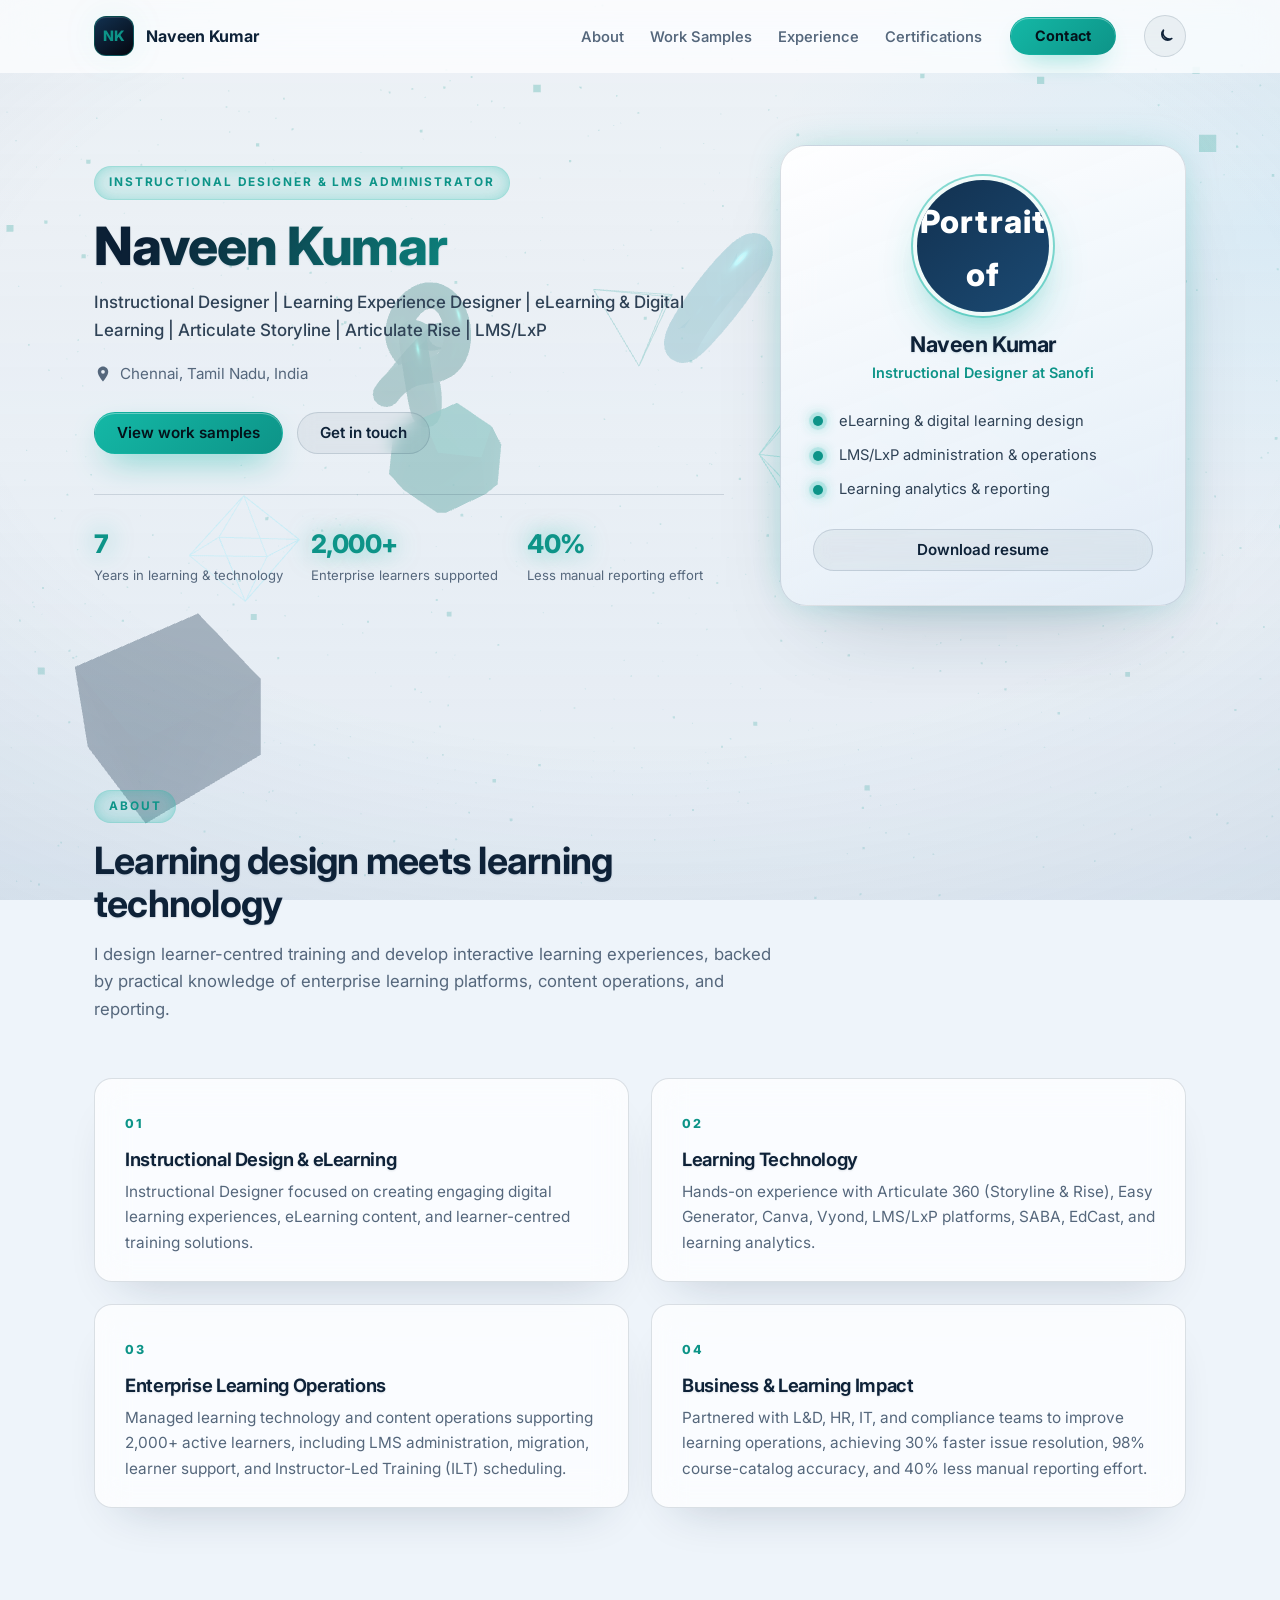
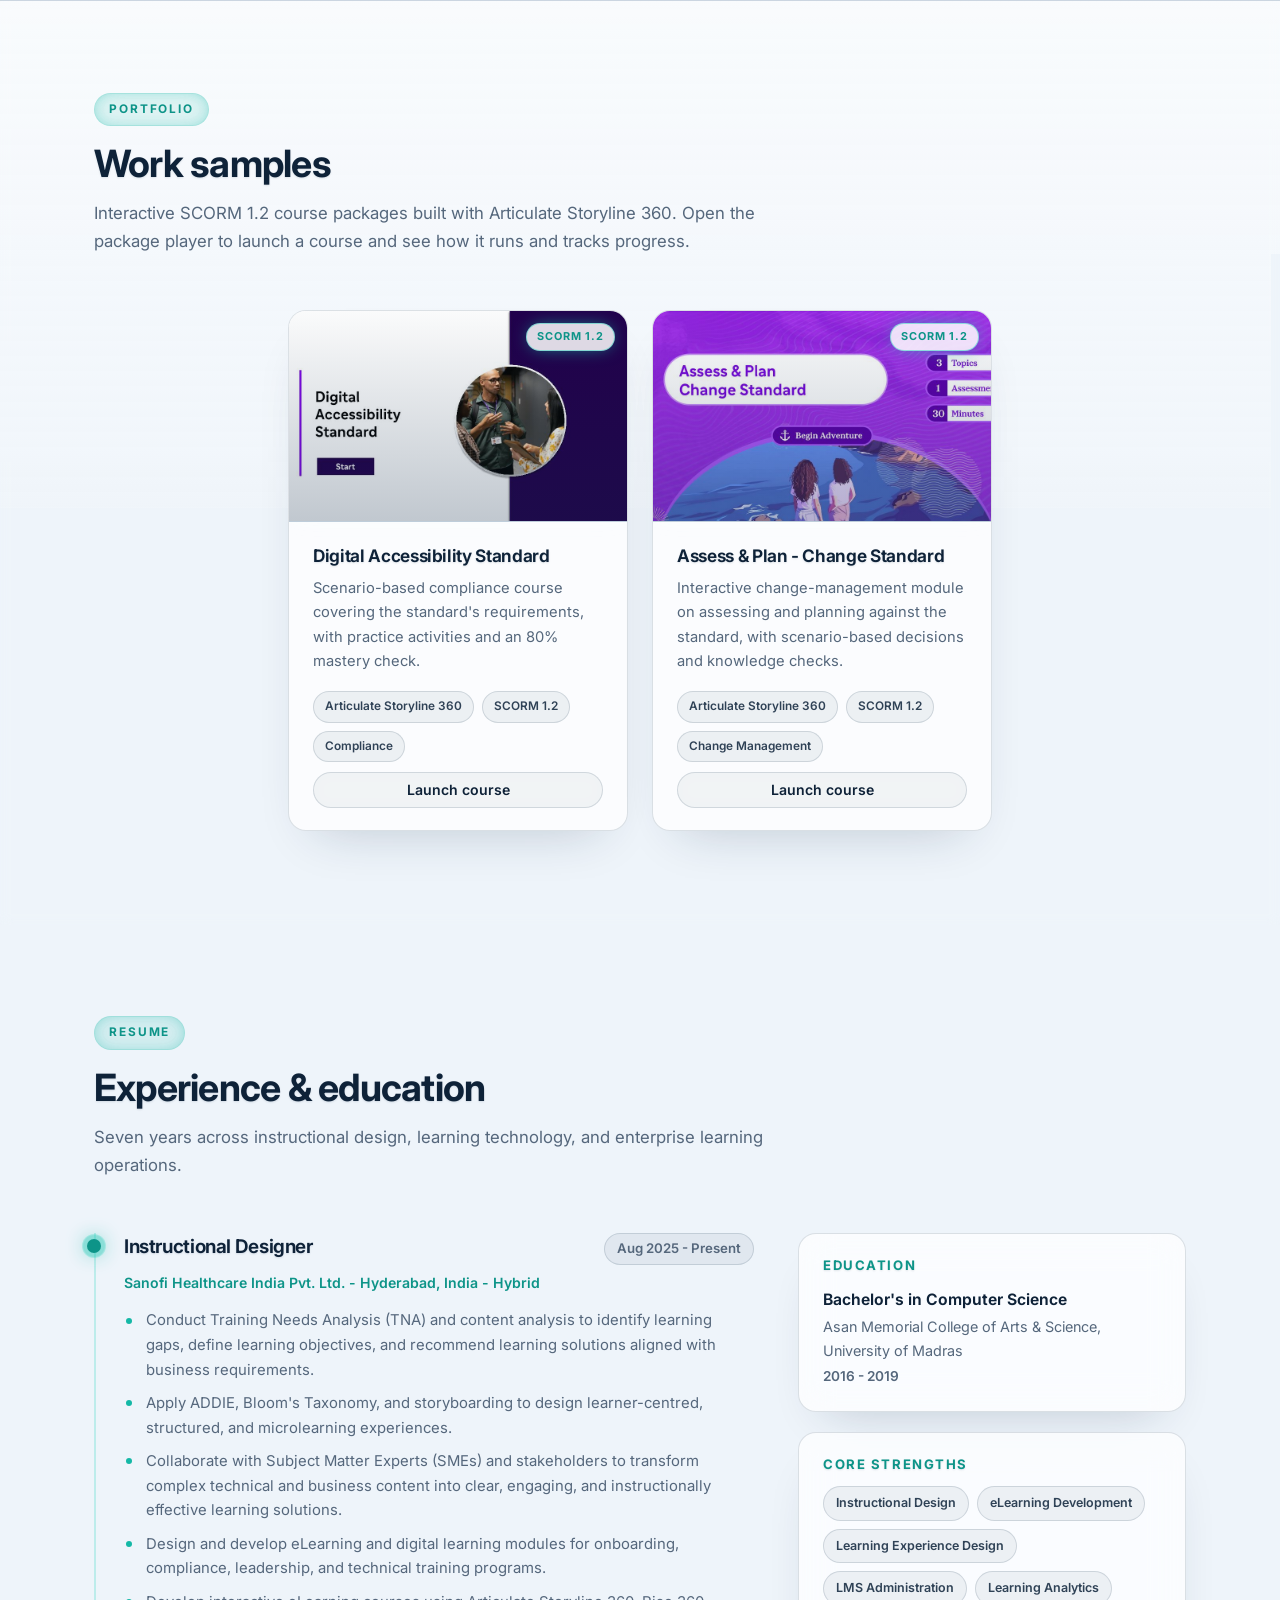
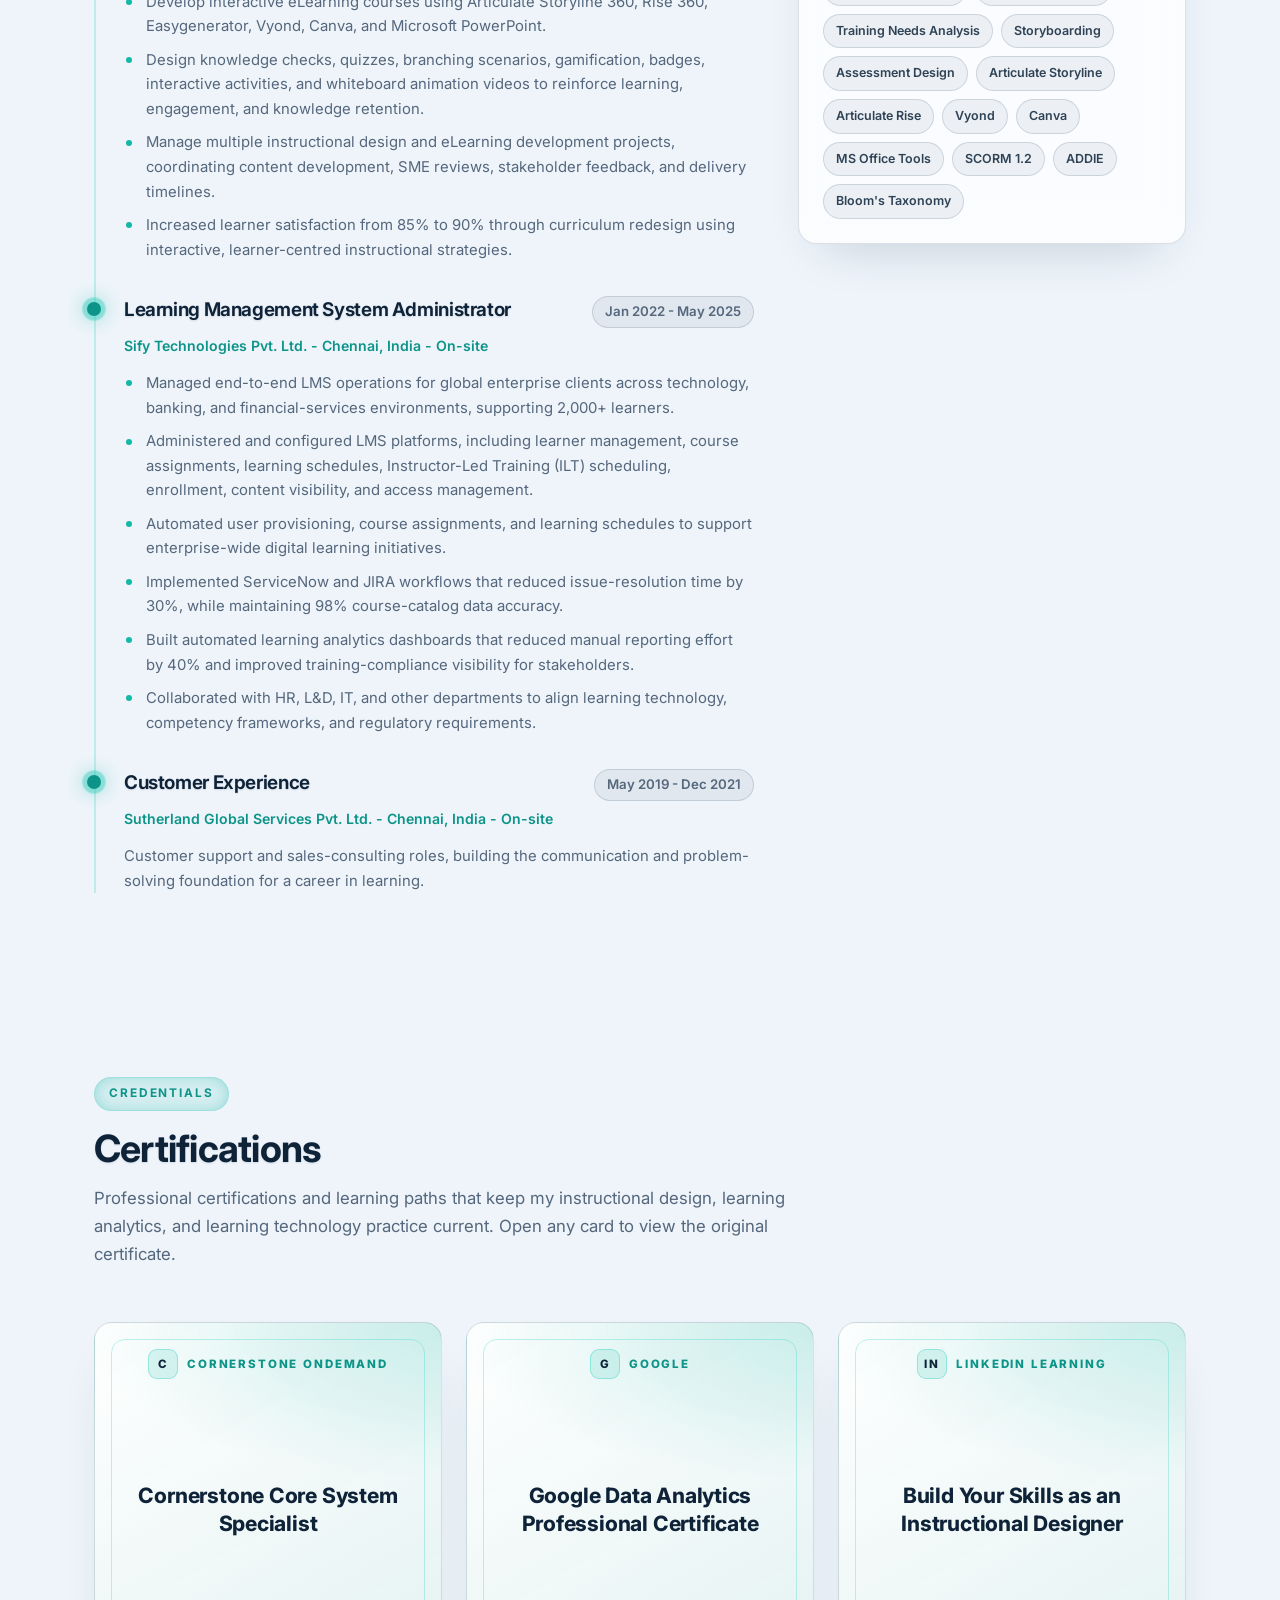
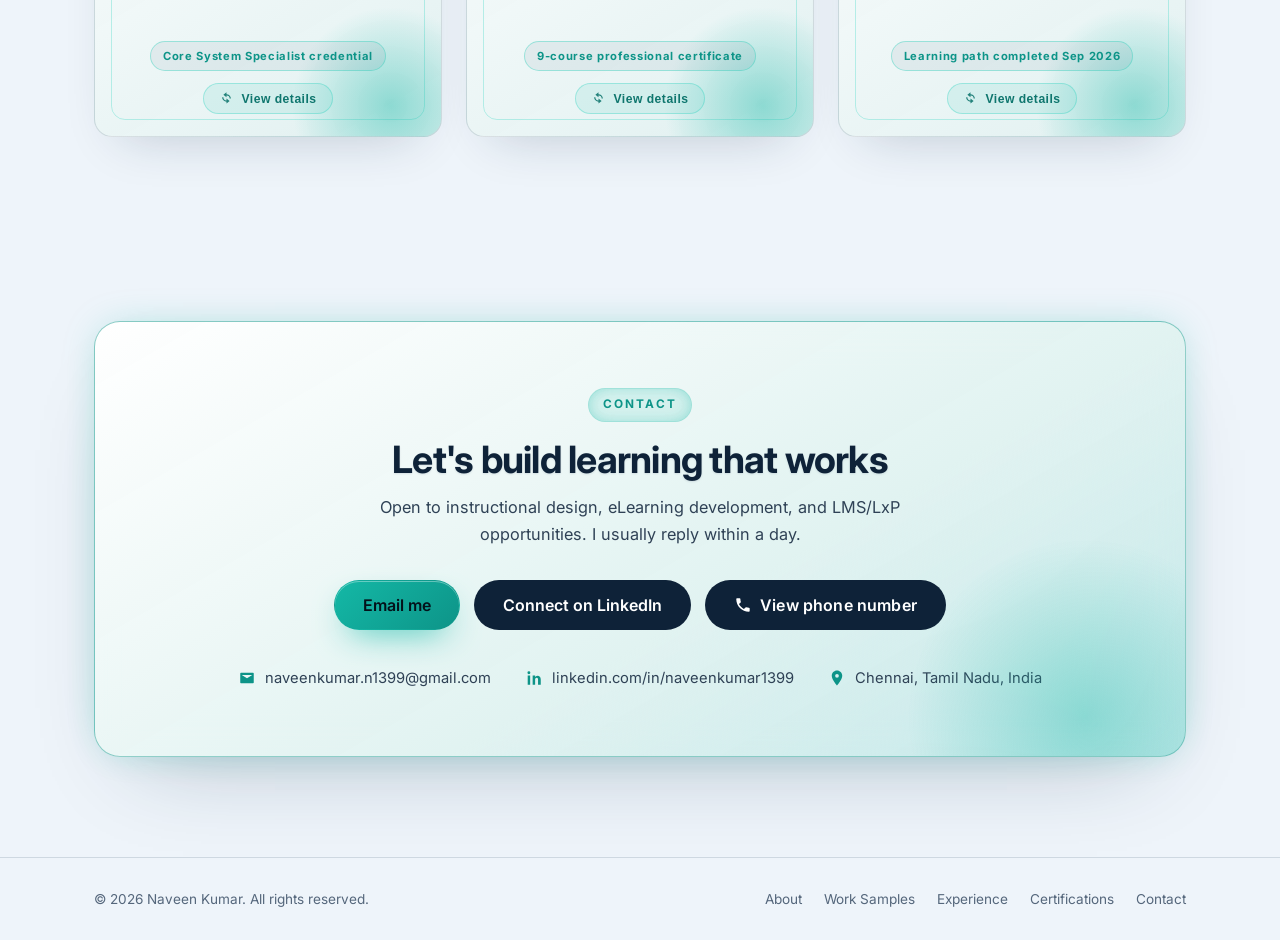
==== index.html @ db0d4ca7 "feat: publish SCORM courses in Work Samples - Replace the three placeholder course cards with the tw" ====
<!DOCTYPE html>
<html lang="en" data-theme="light">
<head>
  <meta charset="UTF-8" />
  <meta name="viewport" content="width=device-width, initial-scale=1.0" />
  <title>Naveen Kumar | Instructional Designer &amp; LMS Administrator</title>
  <meta name="description" content="Naveen Kumar is an Instructional Designer and LMS Administrator with 7 years of experience creating engaging digital learning experiences and running enterprise learning operations." />
  <meta name="author" content="Naveen Kumar" />
  <meta name="theme-color" content="#eef4fa" />

  <meta property="og:type" content="website" />
  <meta property="og:title" content="Naveen Kumar | Instructional Designer &amp; LMS Administrator" />
  <meta property="og:description" content="Instructional Designer and learning technology professional focused on eLearning, digital learning, LMS administration, and learning analytics." />
  <meta name="twitter:card" content="summary_large_image" />
  <meta property="og:image" content="https://naveenkumar1399.github.io/naveen-portfolio/assets/img/naveen-kumar.jpg" />
  <meta property="og:url" content="https://naveenkumar1399.github.io/naveen-portfolio/" />
  <meta name="twitter:image" content="https://naveenkumar1399.github.io/naveen-portfolio/assets/img/naveen-kumar.jpg" />

  <link rel="icon" href="data:image/svg+xml,%3Csvg xmlns='http://www.w3.org/2000/svg' viewBox='0 0 64 64'%3E%3Crect width='64' height='64' rx='14' fill='%230b1f33'/%3E%3Ctext x='50%25' y='54%25' text-anchor='middle' dominant-baseline='middle' font-family='Arial, sans-serif' font-size='30' font-weight='700' fill='%2314b8a6'%3ENK%3C/text%3E%3C/svg%3E" />

  <link rel="preconnect" href="https://fonts.googleapis.com" />
  <link rel="preconnect" href="https://fonts.gstatic.com" crossorigin />
  <link href="https://fonts.googleapis.com/css2?family=Inter:wght@400;500;600;700;800&display=swap" rel="stylesheet" />

  <link rel="stylesheet" href="assets/css/styles.css?v=20261004f" />

  <script>
    (function () {
      try {
        var saved = window.localStorage.getItem("nk-theme");
        var theme = saved === "dark" || saved === "light" ? saved : "light";
        document.documentElement.setAttribute("data-theme", theme);
      } catch (error) {
        document.documentElement.setAttribute("data-theme", "light");
      }
    })();
  </script>
</head>
<body>
  <canvas id="bg-canvas" aria-hidden="true"></canvas>

  <a class="skip-link" href="#home">Skip to content</a>

  <header class="site-header" id="site-header">
    <div class="container header-inner">
      <a class="brand" href="#home" aria-label="Naveen Kumar home">
        <span class="brand-mark">NK</span>
        <span class="brand-text">Naveen Kumar</span>
      </a>

      <button class="nav-toggle" id="nav-toggle" type="button" aria-expanded="false" aria-controls="primary-nav" aria-label="Open navigation menu">
        <span class="nav-toggle-bar"></span>
        <span class="nav-toggle-bar"></span>
        <span class="nav-toggle-bar"></span>
      </button>

      <nav class="primary-nav" id="primary-nav" aria-label="Primary">
        <ul>
          <li><a href="#about">About</a></li>
          <li><a href="#work">Work Samples</a></li>
          <li><a href="#experience">Experience</a></li>
          <li><a href="#certifications">Certifications</a></li>
        </ul>
        <a class="btn btn-primary nav-cta" href="#contact">Contact</a>
        <button class="theme-toggle" id="theme-toggle" type="button" aria-label="Switch to dark theme" aria-pressed="false" title="Toggle light and dark theme">
          <svg class="theme-icon theme-icon-moon" viewBox="0 0 24 24" aria-hidden="true" focusable="false"><path d="M20 14.5A8 8 0 0 1 9.5 4a7 7 0 1 0 10.5 10.5Z" fill="none" stroke="currentColor" stroke-width="2" stroke-linecap="round" stroke-linejoin="round"/></svg>
          <svg class="theme-icon theme-icon-sun" viewBox="0 0 24 24" aria-hidden="true" focusable="false"><circle cx="12" cy="12" r="4.5" fill="none" stroke="currentColor" stroke-width="2"/><path d="M12 2v2M12 20v2M2 12h2M20 12h2M5 5l1.5 1.5M17.5 17.5 19 19M19 5l-1.5 1.5M6.5 17.5 5 19" fill="none" stroke="currentColor" stroke-width="2" stroke-linecap="round"/></svg>
        </button>
      </nav>
    </div>
  </header>

  <main id="main">
    <section class="hero" id="home">
      <div class="container hero-grid">
        <div class="hero-copy">
          <p class="eyebrow">Instructional Designer &amp; LMS Administrator</p>
          <h1>Naveen Kumar</h1>
          <p class="hero-headline">Instructional Designer | Learning Experience Designer | eLearning &amp; Digital Learning | Articulate Storyline | Articulate Rise | LMS/LxP</p>
          <p class="hero-location">
            <svg class="icon" aria-hidden="true" viewBox="0 0 24 24"><path d="M12 2C8.1 2 5 5.1 5 9c0 5.2 7 13 7 13s7-7.8 7-13c0-3.9-3.1-7-7-7Zm0 9.5A2.5 2.5 0 1 1 12 6.5a2.5 2.5 0 0 1 0 5Z"/></svg>
            Chennai, Tamil Nadu, India
          </p>
          <div class="hero-actions">
            <a class="btn btn-primary" href="#work">View work samples</a>
            <a class="btn btn-ghost" href="#contact">Get in touch</a>
          </div>
          <ul class="hero-stats" aria-label="Highlights">
            <li><strong>7</strong><span>Years in learning &amp; technology</span></li>
            <li><strong>2,000+</strong><span>Enterprise learners supported</span></li>
            <li><strong>40%</strong><span>Less manual reporting effort</span></li>
          </ul>
        </div>

        <div class="hero-card" data-reveal data-tilt>
          <div class="avatar">
            <img src="assets/img/naveen-kumar.jpg" alt="Portrait of Naveen Kumar" width="579" height="772" />
          </div>
          <h2>Naveen Kumar</h2>
          <p class="hero-card-role">Instructional Designer at Sanofi</p>
          <ul class="hero-card-list">
            <li>eLearning &amp; digital learning design</li>
            <li>LMS/LxP administration &amp; operations</li>
            <li>Learning analytics &amp; reporting</li>
          </ul>
          <a class="btn btn-outline btn-block" href="assets/files/naveen-kumar-resume.pdf" download>Download resume</a>
        </div>
      </div>
    </section>

    <section class="section" id="about">
      <div class="container">
        <div class="section-head" data-reveal>
          <p class="eyebrow">About</p>
          <h2>Learning design meets learning technology</h2>
          <p class="section-lead">I design learner-centred training and develop interactive learning experiences, backed by practical knowledge of enterprise learning platforms, content operations, and reporting.</p>
        </div>

        <div class="about-grid">
          <article class="about-card" data-reveal data-tilt>
            <span class="about-index">01</span>
            <h3>Instructional Design &amp; eLearning</h3>
            <p>Instructional Designer focused on creating engaging digital learning experiences, eLearning content, and learner-centred training solutions.</p>
          </article>
          <article class="about-card" data-reveal data-tilt>
            <span class="about-index">02</span>
            <h3>Learning Technology</h3>
            <p>Hands-on experience with Articulate 360 (Storyline &amp; Rise), Easy Generator, Canva, Vyond, LMS/LxP platforms, SABA, EdCast, and learning analytics.</p>
          </article>
          <article class="about-card" data-reveal data-tilt>
            <span class="about-index">03</span>
            <h3>Enterprise Learning Operations</h3>
            <p>Managed learning technology and content operations supporting 2,000+ active learners, including LMS administration, migration, learner support, and Instructor-Led Training (ILT) scheduling.</p>
          </article>
          <article class="about-card" data-reveal data-tilt>
            <span class="about-index">04</span>
            <h3>Business &amp; Learning Impact</h3>
            <p>Partnered with L&amp;D, HR, IT, and compliance teams to improve learning operations, achieving 30% faster issue resolution, 98% course-catalog accuracy, and 40% less manual reporting effort.</p>
          </article>
        </div>
      </div>
    </section>

    <section class="section section-alt" id="work">
      <div class="container">
        <div class="section-head" data-reveal>
          <p class="eyebrow">Portfolio</p>
          <h2>Work samples</h2>
          <p class="section-lead">Interactive SCORM 1.2 course packages built with Articulate Storyline 360. Open the package player to launch a course and see how it runs and tracks progress.</p>
        </div>

        <div class="work-grid">
          <article class="work-card" data-reveal data-tilt>
            <div class="work-thumb">
              <img src="assets/scorm/digital-accessibility-standard/story_content/thumbnail.jpg" alt="Preview for the Digital Accessibility Standard course" loading="lazy" />
              <span class="work-badge">SCORM 1.2</span>
            </div>
            <div class="work-body">
              <h3>Digital Accessibility Standard</h3>
              <p>Scenario-based compliance course covering the standard's requirements, with practice activities and an 80% mastery check.</p>
              <ul class="tag-list">
                <li>Articulate Storyline 360</li>
                <li>SCORM 1.2</li>
                <li>Compliance</li>
              </ul>
              <a class="btn btn-outline btn-sm" href="player.html?course=digital-accessibility-standard">Launch course</a>
            </div>
          </article>

          <article class="work-card" data-reveal data-tilt>
            <div class="work-thumb">
              <img src="assets/scorm/assess-plan-change-standard/story_content/thumbnail.jpg" alt="Preview for the Assess &amp; Plan - Change Standard course" loading="lazy" />
              <span class="work-badge">SCORM 1.2</span>
            </div>
            <div class="work-body">
              <h3>Assess &amp; Plan - Change Standard</h3>
              <p>Interactive change-management module on assessing and planning against the standard, with scenario-based decisions and knowledge checks.</p>
              <ul class="tag-list">
                <li>Articulate Storyline 360</li>
                <li>SCORM 1.2</li>
                <li>Change Management</li>
              </ul>
              <a class="btn btn-outline btn-sm" href="player.html?course=assess-plan-change-standard">Launch course</a>
            </div>
          </article>
        </div>
      </div>
    </section>

    <section class="section" id="experience">
      <div class="container">
        <div class="section-head" data-reveal>
          <p class="eyebrow">Resume</p>
          <h2>Experience &amp; education</h2>
          <p class="section-lead">Seven years across instructional design, learning technology, and enterprise learning operations.</p>
        </div>

        <div class="resume-layout">
          <div class="timeline">
            <article class="timeline-item" data-reveal>
              <div class="timeline-head">
                <h3>Instructional Designer</h3>
                <span class="timeline-date">Aug 2025 - Present</span>
              </div>
              <p class="timeline-meta">Sanofi Healthcare India Pvt. Ltd. - Hyderabad, India - Hybrid</p>
              <ul class="timeline-list">
                <li>Conduct Training Needs Analysis (TNA) and content analysis to identify learning gaps, define learning objectives, and recommend learning solutions aligned with business requirements.</li>
                <li>Apply ADDIE, Bloom's Taxonomy, and storyboarding to design learner-centred, structured, and microlearning experiences.</li>
                <li>Collaborate with Subject Matter Experts (SMEs) and stakeholders to transform complex technical and business content into clear, engaging, and instructionally effective learning solutions.</li>
                <li>Design and develop eLearning and digital learning modules for onboarding, compliance, leadership, and technical training programs.</li>
                <li>Develop interactive eLearning courses using Articulate Storyline 360, Rise 360, Easygenerator, Vyond, Canva, and Microsoft PowerPoint.</li>
                <li>Design knowledge checks, quizzes, branching scenarios, gamification, badges, interactive activities, and whiteboard animation videos to reinforce learning, engagement, and knowledge retention.</li>
                <li>Manage multiple instructional design and eLearning development projects, coordinating content development, SME reviews, stakeholder feedback, and delivery timelines.</li>
                <li>Increased learner satisfaction from 85% to 90% through curriculum redesign using interactive, learner-centred instructional strategies.</li>
              </ul>
            </article>

            <article class="timeline-item" data-reveal>
              <div class="timeline-head">
                <h3>Learning Management System Administrator</h3>
                <span class="timeline-date">Jan 2022 - May 2025</span>
              </div>
              <p class="timeline-meta">Sify Technologies Pvt. Ltd. - Chennai, India - On-site</p>
              <ul class="timeline-list">
                <li>Managed end-to-end LMS operations for global enterprise clients across technology, banking, and financial-services environments, supporting 2,000+ learners.</li>
                <li>Administered and configured LMS platforms, including learner management, course assignments, learning schedules, Instructor-Led Training (ILT) scheduling, enrollment, content visibility, and access management.</li>
                <li>Automated user provisioning, course assignments, and learning schedules to support enterprise-wide digital learning initiatives.</li>
                <li>Implemented ServiceNow and JIRA workflows that reduced issue-resolution time by 30%, while maintaining 98% course-catalog data accuracy.</li>
                <li>Built automated learning analytics dashboards that reduced manual reporting effort by 40% and improved training-compliance visibility for stakeholders.</li>
                <li>Collaborated with HR, L&amp;D, IT, and other departments to align learning technology, competency frameworks, and regulatory requirements.</li>
              </ul>
            </article>

            <article class="timeline-item" data-reveal>
              <div class="timeline-head">
                <h3>Customer Experience</h3>
                <span class="timeline-date">May 2019 - Dec 2021</span>
              </div>
              <p class="timeline-meta">Sutherland Global Services Pvt. Ltd. - Chennai, India - On-site</p>
              <p class="timeline-note">Customer support and sales-consulting roles, building the communication and problem-solving foundation for a career in learning.</p>
            </article>
          </div>

          <aside class="resume-side">
            <div class="side-card" data-reveal data-tilt>
              <h3>Education</h3>
              <p class="side-title">Bachelor's in Computer Science</p>
              <p class="side-meta">Asan Memorial College of Arts &amp; Science, University of Madras</p>
              <p class="side-date">2016 - 2019</p>
            </div>
            <div class="side-card" data-reveal data-tilt>
              <h3>Core strengths</h3>
              <ul class="chip-list">
                <li>Instructional Design</li>
                <li>eLearning Development</li>
                <li>Learning Experience Design</li>
                <li>LMS Administration</li>
                <li>Learning Analytics</li>
                <li>Training Needs Analysis</li>
                <li>Storyboarding</li>
                <li>Assessment Design</li>
                <li>Articulate Storyline</li>
                <li>Articulate Rise</li>
                <li>Vyond</li>
                <li>Canva</li>
                <li>MS Office Tools</li>
                <li>SCORM 1.2</li>
                <li>ADDIE</li>
                <li>Bloom's Taxonomy</li>
              </ul>
            </div>
          </aside>
        </div>
      </div>
    </section>

    <section class="section section-certs" id="certifications">
      <div class="container">
        <div class="section-head" data-reveal>
          <p class="eyebrow">Credentials</p>
          <h2>Certifications</h2>
          <p class="section-lead">Professional certifications and learning paths that keep my instructional design, learning analytics, and learning technology practice current. Open any card to view the original certificate.</p>
        </div>

        <div class="cert-grid">
          <article class="cert-card" data-reveal>
            <div class="cert-flip">
              <div class="cert-face cert-front">
                <span class="cert-issuer">
                  <span class="cert-issuer-mark">C</span>
                  Cornerstone OnDemand
                </span>
                <p class="cert-seal">Cornerstone Core System Specialist</p>
                <div class="cert-front-foot">
                  <span class="cert-ribbon">Core System Specialist credential</span>
                  <button class="cert-flip-toggle" type="button" data-cert-flip>
                    <svg class="icon" aria-hidden="true" viewBox="0 0 24 24"><path d="M12 5V2L7 6l5 4V7a5 5 0 0 1 5 5h2a7 7 0 0 0-7-7Zm-5 5H5a7 7 0 0 0 7 7v3l5-4-5-4v3a5 5 0 0 1-5-5Z"/></svg>
                    View details
                  </button>
                </div>
              </div>
              <div class="cert-face cert-back">
                <h3>Cornerstone Core System Specialist</h3>
                <p class="cert-meta">Cornerstone OnDemand &middot; Issued Oct 2026</p>
                <p class="cert-cred"><strong>Credential ID:</strong> 3afedf22-fa6c-4b36-a67e-3aca06ec3f6c</p>
                <ul class="cert-skills">
                  <li>System Administration</li>
                  <li>Users, Groups &amp; Security Roles</li>
                  <li>System Configuration</li>
                  <li>Custom Pages &amp; Emails</li>
                  <li>Reporting</li>
                </ul>
                <div class="cert-actions">
                  <button class="btn btn-primary btn-sm" type="button" data-cert-open="assets/files/certificates/cornerstone-core-system-specialist.pdf" data-cert-title="Cornerstone Core System Specialist">View certificate</button>
                  <button class="cert-flip-back" type="button" data-cert-flip>
                    <svg class="icon" aria-hidden="true" viewBox="0 0 24 24"><path d="M15 18l-6-6 6-6"/></svg>
                    Back
                  </button>
                </div>
              </div>
            </div>
          </article>

          <article class="cert-card" data-reveal>
            <div class="cert-flip">
              <div class="cert-face cert-front">
                <span class="cert-issuer">
                  <span class="cert-issuer-mark">G</span>
                  Google
                </span>
                <p class="cert-seal">Google Data Analytics Professional Certificate</p>
                <div class="cert-front-foot">
                  <span class="cert-ribbon">9-course professional certificate</span>
                  <button class="cert-flip-toggle" type="button" data-cert-flip>
                    <svg class="icon" aria-hidden="true" viewBox="0 0 24 24"><path d="M12 5V2L7 6l5 4V7a5 5 0 0 1 5 5h2a7 7 0 0 0-7-7Zm-5 5H5a7 7 0 0 0 7 7v3l5-4-5-4v3a5 5 0 0 1-5-5Z"/></svg>
                    View details
                  </button>
                </div>
              </div>
              <div class="cert-face cert-back">
                <h3>Google Data Analytics Professional Certificate</h3>
                <p class="cert-meta">Google via Coursera &middot; Issued Jul 2025</p>
                <p class="cert-cred"><strong>Credential:</strong> coursera.org/verify/professional-cert/PO6W2OP6JRH4</p>
                <ul class="cert-skills">
                  <li>Data Analysis</li>
                  <li>SQL</li>
                  <li>Tableau</li>
                  <li>R Programming</li>
                  <li>Data Visualization</li>
                </ul>
                <div class="cert-actions">
                  <button class="btn btn-primary btn-sm" type="button" data-cert-open="assets/files/certificates/google-data-analytics-professional-certificate.pdf" data-cert-title="Google Data Analytics Professional Certificate">View certificate</button>
                  <a class="btn btn-outline btn-sm" href="https://coursera.org/verify/professional-cert/PO6W2OP6JRH4" target="_blank" rel="noopener noreferrer">Verify credential</a>
                  <button class="cert-flip-back" type="button" data-cert-flip>
                    <svg class="icon" aria-hidden="true" viewBox="0 0 24 24"><path d="M15 18l-6-6 6-6"/></svg>
                    Back
                  </button>
                </div>
              </div>
            </div>
          </article>

          <article class="cert-card" data-reveal>
            <div class="cert-flip">
              <div class="cert-face cert-front">
                <span class="cert-issuer">
                  <span class="cert-issuer-mark">in</span>
                  LinkedIn Learning
                </span>
                <p class="cert-seal">Build Your Skills as an Instructional Designer</p>
                <div class="cert-front-foot">
                  <span class="cert-ribbon">Learning path completed Sep 2026</span>
                  <button class="cert-flip-toggle" type="button" data-cert-flip>
                    <svg class="icon" aria-hidden="true" viewBox="0 0 24 24"><path d="M12 5V2L7 6l5 4V7a5 5 0 0 1 5 5h2a7 7 0 0 0-7-7Zm-5 5H5a7 7 0 0 0 7 7v3l5-4-5-4v3a5 5 0 0 1-5-5Z"/></svg>
                    View details
                  </button>
                </div>
              </div>
              <div class="cert-face cert-back">
                <h3>Build Your Skills as an Instructional Designer</h3>
                <p class="cert-meta">LinkedIn Learning &middot; Completed Sep 19, 2026 &middot; 6h 35m</p>
                <p class="cert-cred"><strong>Certificate ID:</strong> 92671c406e8a9181b6e2be0c33030f8ade44d1dbb69646f8abb63472164da065</p>
                <ul class="cert-skills">
                  <li>Instructional Design</li>
                  <li>Training and Development</li>
                  <li>Learning Analytics</li>
                </ul>
                <div class="cert-actions">
                  <button class="btn btn-primary btn-sm" type="button" data-cert-open="assets/files/certificates/linkedin-instructional-designer-learning-path.pdf" data-cert-title="Build Your Skills as an Instructional Designer">View certificate</button>
                  <button class="cert-flip-back" type="button" data-cert-flip>
                    <svg class="icon" aria-hidden="true" viewBox="0 0 24 24"><path d="M15 18l-6-6 6-6"/></svg>
                    Back
                  </button>
                </div>
              </div>
            </div>
          </article>
        </div>
      </div>
    </section>

    <section class="section section-contact" id="contact">
      <div class="container">
        <div class="contact-card" data-reveal>
          <p class="eyebrow eyebrow-light">Contact</p>
          <h2>Let's build learning that works</h2>
          <p class="contact-lead">Open to instructional design, eLearning development, and LMS/LxP opportunities. I usually reply within a day.</p>

          <div class="contact-actions">
            <a class="btn btn-primary btn-lg" href="mailto:naveenkumar.n1399@gmail.com">Email me</a>
            <a class="btn btn-light btn-lg" href="https://www.linkedin.com/in/naveenkumar1399/" target="_blank" rel="noopener noreferrer">Connect on LinkedIn</a>
            <button class="btn btn-light btn-lg contact-phone-toggle" type="button" id="view-phone" data-phone="+91 729-969-7333" aria-pressed="false" aria-label="View phone number">
              <svg class="icon" aria-hidden="true" viewBox="0 0 24 24"><path d="M6.6 10.8c1.4 2.8 3.8 5.2 6.6 6.6l2.2-2.2c.3-.3.7-.4 1-.2 1.1.4 2.3.6 3.5.6.6 0 1 .4 1 1V20c0 .6-.4 1-1 1C10.6 21 3 13.4 3 4c0-.6.4-1 1-1h3.5c.6 0 1 .4 1 1 0 1.2.2 2.4.6 3.5.1.4 0 .8-.2 1L6.6 10.8Z"/></svg>
              <span id="phone-text">View phone number</span>
            </button>
          </div>

          <ul class="contact-list">
            <li>
              <svg class="icon" aria-hidden="true" viewBox="0 0 24 24"><path d="M4 5h16a1 1 0 0 1 1 1v12a1 1 0 0 1-1 1H4a1 1 0 0 1-1-1V6a1 1 0 0 1 1-1Zm8 7.2 7-4.2H5l7 4.2Z"/></svg>
              <a href="mailto:naveenkumar.n1399@gmail.com">naveenkumar.n1399@gmail.com</a>
            </li>
            <li>
              <svg class="icon" aria-hidden="true" viewBox="0 0 24 24"><path d="M6.9 8.5H3.6V21h3.3V8.5ZM5.2 3a1.9 1.9 0 1 0 0 3.9 1.9 1.9 0 0 0 0-3.9ZM21 13.9c0-3.4-1.8-5-4.2-5-1.9 0-2.8 1-3.3 1.8V8.5H10.2V21h3.3v-6.6c0-1.5.3-2.9 2.1-2.9 1.8 0 1.8 1.7 1.8 3V21H21v-7.1Z"/></svg>
              <a href="https://www.linkedin.com/in/naveenkumar1399/" target="_blank" rel="noopener noreferrer">linkedin.com/in/naveenkumar1399</a>
            </li>
            <li>
              <svg class="icon" aria-hidden="true" viewBox="0 0 24 24"><path d="M12 2C8.1 2 5 5.1 5 9c0 5.2 7 13 7 13s7-7.8 7-13c0-3.9-3.1-7-7-7Zm0 9.5A2.5 2.5 0 1 1 12 6.5a2.5 2.5 0 0 1 0 5Z"/></svg>
              <span>Chennai, Tamil Nadu, India</span>
            </li>
          </ul>
        </div>
      </div>
    </section>
  </main>

  <footer class="site-footer">
    <div class="container footer-inner">
      <p>&copy; <span id="year">2026</span> Naveen Kumar. All rights reserved.</p>
      <nav class="footer-nav" aria-label="Footer">
        <a href="#about">About</a>
        <a href="#work">Work Samples</a>
        <a href="#experience">Experience</a>
        <a href="#certifications">Certifications</a>
        <a href="#contact">Contact</a>
      </nav>
    </div>
  </footer>

  <div class="cert-modal" id="cert-modal" role="dialog" aria-modal="true" aria-labelledby="cert-modal-title" aria-hidden="true">
    <div class="cert-modal-panel">
      <div class="cert-modal-head">
        <h3 id="cert-modal-title">Certificate</h3>
        <div class="cert-modal-actions">
          <button class="btn btn-outline btn-sm" id="cert-modal-download" type="button" disabled aria-disabled="true" title="Downloading certificates is disabled">Download</button>
          <button class="cert-modal-close" type="button" data-cert-close aria-label="Close certificate viewer">&times;</button>
        </div>
      </div>
      <div class="cert-modal-body">
        <iframe id="cert-frame" title="Certificate preview" src="about:blank" loading="lazy"></iframe>
      </div>
    </div>
  </div>

  <script src="assets/vendor/three.min.js?v=20261004"></script>
  <script src="assets/js/three-bg.js?v=20261004" defer></script>
  <script src="assets/js/main.js?v=20261004e" defer></script>
</body>
</html>
---- assets/css/styles.css ----
:root {
  color-scheme: light;

  --navy-900: #04070f;
  --navy-800: #0b1f33;
  --navy-700: #123150;
  --navy-600: #1b4a73;
  --teal-600: #0d9488;
  --teal-500: #14b8a6;
  --teal-400: #0d9488;
  --teal-100: rgba(20, 184, 166, 0.14);
  --ice-400: #38bdf8;
  --ink: #0e2238;
  --muted: #55677c;
  --muted-strong: #2f4256;

  --surface: rgba(255, 255, 255, 0.74);
  --surface-2: rgba(255, 255, 255, 0.9);
  --surface-solid: #ffffff;

  --border: rgba(15, 42, 70, 0.14);
  --border-strong: rgba(13, 148, 136, 0.45);
  --bg: #eef4fa;

  --page-bg:
    radial-gradient(1100px 620px at 8% -8%, rgba(13, 148, 136, 0.16), transparent 62%),
    radial-gradient(900px 560px at 100% 4%, rgba(56, 189, 248, 0.14), transparent 60%),
    radial-gradient(900px 700px at 50% 120%, rgba(148, 197, 235, 0.38), transparent 65%),
    var(--bg);
  --overlay:
    radial-gradient(1200px 700px at 50% 40%, transparent 55%, rgba(120, 152, 184, 0.18) 100%),
    linear-gradient(180deg, rgba(255, 255, 255, 0.25), rgba(226, 236, 246, 0.4));

  --header-bg: rgba(255, 255, 255, 0.72);
  --header-bg-scrolled: rgba(255, 255, 255, 0.88);
  --header-shadow: 0 16px 44px -30px rgba(15, 42, 70, 0.45);
  --mobile-nav-bg: rgba(255, 255, 255, 0.97);
  --footer-bg: rgba(238, 244, 250, 0.92);

  --glass-soft: rgba(15, 42, 70, 0.05);
  --glass-soft-hover: rgba(20, 184, 166, 0.14);
  --chip-bg: rgba(15, 42, 70, 0.06);
  --chip-bg-hover: rgba(15, 42, 70, 0.12);

  --btn-light-bg: #0e2238;
  --btn-light-color: #ffffff;
  --btn-light-bg-hover: #123150;

  --heading-shadow: 0 1px 2px rgba(15, 42, 70, 0.12);
  --hero-title-grad: linear-gradient(120deg, #0b1f33 10%, #0d9488 60%, #0369a1 100%);
  --avatar-ring: rgba(255, 255, 255, 0.9);

  --hero-card-bg: linear-gradient(160deg, rgba(255, 255, 255, 0.94), rgba(226, 236, 246, 0.88));
  --section-alt-bg: linear-gradient(180deg, rgba(255, 255, 255, 0.62), rgba(226, 236, 246, 0.38));
  --thumb-bg: #dbe7f2;
  --thumb-overlay: linear-gradient(180deg, rgba(15, 42, 70, 0.02), rgba(15, 42, 70, 0.26));
  --badge-bg: rgba(255, 255, 255, 0.85);

  --contact-card-bg: linear-gradient(150deg, rgba(255, 255, 255, 0.96), rgba(224, 242, 240, 0.94) 60%, rgba(20, 184, 166, 0.2));
  --contact-text: #2f4256;
  --contact-strong: #0e2238;

  --cert-front-bg:
    radial-gradient(600px 260px at 100% 0%, rgba(20, 184, 166, 0.2), transparent 60%),
    linear-gradient(150deg, rgba(255, 255, 255, 0.98), rgba(224, 240, 240, 0.96));
  --cert-back-bg: linear-gradient(160deg, rgba(255, 255, 255, 0.98), rgba(226, 236, 246, 0.97));
  --cert-seal: #0e2238;
  --cert-issuer-mark-color: #0e2238;
  --cert-ribbon-bg: rgba(15, 42, 70, 0.06);
  --cert-toggle: #0f766e;
  --cert-toggle-hover: #0b1f33;

  --modal-overlay: rgba(206, 220, 234, 0.8);
  --modal-head-bg: rgba(255, 255, 255, 0.9);
  --modal-body-bg: #f2f6fb;

  --shadow-sm: 0 1px 2px rgba(15, 42, 70, 0.08);
  --shadow-md: 0 24px 50px -28px rgba(15, 42, 70, 0.24);
  --shadow-lg: 0 40px 90px -44px rgba(15, 42, 70, 0.3);
  --glow-teal: 0 0 40px -12px rgba(20, 184, 166, 0.4);
  --radius-sm: 10px;
  --radius: 18px;
  --radius-lg: 26px;
  --max-width: 1140px;
  --header-height: 72px;
  --font: "Inter", -apple-system, BlinkMacSystemFont, "Segoe UI", Roboto, Helvetica, Arial, sans-serif;
}

[data-theme="dark"] {
  color-scheme: dark;

  --teal-400: #2dd4bf;
  --ink: #eaf2fb;
  --muted: #9fb3c8;
  --muted-strong: #c3d3e2;

  --surface: rgba(13, 29, 48, 0.58);
  --surface-2: rgba(16, 36, 58, 0.78);
  --surface-solid: #0b1c2f;

  --border: rgba(125, 211, 252, 0.16);
  --border-strong: rgba(45, 212, 191, 0.42);
  --bg: #04070f;

  --page-bg:
    radial-gradient(1100px 620px at 8% -8%, rgba(13, 148, 136, 0.22), transparent 62%),
    radial-gradient(900px 560px at 100% 4%, rgba(56, 189, 248, 0.16), transparent 60%),
    radial-gradient(900px 700px at 50% 120%, rgba(23, 57, 92, 0.4), transparent 65%),
    var(--bg);
  --overlay:
    radial-gradient(1200px 700px at 50% 40%, transparent 55%, rgba(2, 6, 14, 0.72) 100%),
    linear-gradient(180deg, rgba(4, 7, 15, 0.35), rgba(4, 7, 15, 0.55));

  --header-bg: rgba(6, 14, 26, 0.62);
  --header-bg-scrolled: rgba(5, 11, 20, 0.78);
  --header-shadow: 0 16px 44px -30px rgba(0, 0, 0, 0.95);
  --mobile-nav-bg: rgba(5, 11, 20, 0.96);
  --footer-bg: rgba(4, 9, 17, 0.85);

  --glass-soft: rgba(226, 232, 240, 0.06);
  --glass-soft-hover: rgba(20, 184, 166, 0.16);
  --chip-bg: rgba(148, 163, 184, 0.1);
  --chip-bg-hover: rgba(148, 163, 184, 0.16);

  --btn-light-bg: rgba(255, 255, 255, 0.92);
  --btn-light-color: #04070f;
  --btn-light-bg-hover: #ffffff;

  --heading-shadow: 0 2px 30px rgba(4, 7, 15, 0.6);
  --hero-title-grad: linear-gradient(120deg, #ffffff 20%, #99f6e4 60%, #7dd3fc 100%);
  --avatar-ring: rgba(4, 7, 15, 0.9);

  --hero-card-bg: linear-gradient(160deg, rgba(16, 36, 58, 0.9), rgba(7, 18, 32, 0.82));
  --section-alt-bg: linear-gradient(180deg, rgba(9, 22, 38, 0.55), rgba(6, 14, 26, 0.35));
  --thumb-bg: #0e2238;
  --thumb-overlay: linear-gradient(180deg, rgba(4, 7, 15, 0.05), rgba(4, 7, 15, 0.55));
  --badge-bg: rgba(4, 7, 15, 0.75);

  --contact-card-bg: linear-gradient(150deg, rgba(11, 31, 51, 0.94), rgba(18, 49, 80, 0.9) 60%, rgba(13, 148, 136, 0.28));
  --contact-text: #cbd5e1;
  --contact-strong: #ffffff;

  --cert-front-bg:
    radial-gradient(600px 260px at 100% 0%, rgba(20, 184, 166, 0.24), transparent 60%),
    linear-gradient(150deg, rgba(18, 49, 80, 0.96), rgba(6, 14, 26, 0.96));
  --cert-back-bg: linear-gradient(160deg, rgba(13, 29, 48, 0.97), rgba(6, 14, 26, 0.97));
  --cert-seal: #f8fafc;
  --cert-issuer-mark-color: #ffffff;
  --cert-ribbon-bg: rgba(4, 7, 15, 0.5);
  --cert-toggle: #99f6e4;
  --cert-toggle-hover: #ffffff;

  --modal-overlay: rgba(2, 6, 14, 0.82);
  --modal-head-bg: rgba(6, 14, 26, 0.7);
  --modal-body-bg: #0a1526;

  --shadow-sm: 0 1px 2px rgba(0, 0, 0, 0.4);
  --shadow-md: 0 24px 50px -24px rgba(0, 0, 0, 0.8);
  --shadow-lg: 0 40px 90px -40px rgba(0, 0, 0, 0.9);
  --glow-teal: 0 0 40px -8px rgba(20, 184, 166, 0.55);
}

*,
*::before,
*::after {
  box-sizing: border-box;
}

html {
  scroll-behavior: smooth;
  scroll-padding-top: calc(var(--header-height) + 16px);
  -webkit-text-size-adjust: 100%;
  background: var(--page-bg);
  background-color: var(--bg);
  transition: background-color 0.3s ease;
}

body {
  position: relative;
  margin: 0;
  min-height: 100vh;
  font-family: var(--font);
  font-size: 16px;
  line-height: 1.65;
  color: var(--muted-strong);
  background: transparent;
  -webkit-font-smoothing: antialiased;
  -moz-osx-font-smoothing: grayscale;
}

body::after {
  content: "";
  position: fixed;
  inset: 0;
  z-index: -1;
  pointer-events: none;
  background: var(--overlay);
}

#bg-canvas {
  position: fixed;
  inset: 0;
  z-index: -1;
  width: 100%;
  height: 100%;
  display: block;
}

#bg-canvas.is-hidden {
  display: none;
}

[data-theme="light"] #bg-canvas {
  opacity: 0.72;
}

img {
  max-width: 100%;
  display: block;
}

a {
  color: var(--teal-400);
  text-decoration: none;
}

a:hover {
  text-decoration: underline;
}

h1,
h2,
h3 {
  color: var(--ink);
  line-height: 1.15;
  margin: 0 0 0.5em;
  letter-spacing: -0.02em;
  text-shadow: var(--heading-shadow);
}

h1 {
  font-size: clamp(2.1rem, 5vw, 3.3rem);
  font-weight: 800;
}

h2 {
  font-size: clamp(1.6rem, 3.5vw, 2.35rem);
  font-weight: 700;
}

h3 {
  font-size: 1.15rem;
  font-weight: 650;
}

p {
  margin: 0 0 1rem;
}

ul {
  margin: 0;
  padding: 0;
  list-style: none;
}

.icon {
  width: 18px;
  height: 18px;
  flex: 0 0 auto;
  fill: currentColor;
}

.container {
  width: 100%;
  max-width: var(--max-width);
  margin: 0 auto;
  padding: 0 24px;
}

.skip-link {
  position: absolute;
  left: -9999px;
  top: 0;
  z-index: 999;
  background: var(--navy-800);
  color: #fff;
  padding: 12px 18px;
  border-radius: 0 0 8px 0;
}

.skip-link:focus {
  left: 0;
}

:focus-visible {
  outline: 3px solid var(--teal-400);
  outline-offset: 3px;
  border-radius: 4px;
}

.btn {
  display: inline-flex;
  align-items: center;
  justify-content: center;
  gap: 8px;
  padding: 12px 22px;
  border-radius: 999px;
  border: 1.5px solid transparent;
  font-family: inherit;
  font-size: 0.95rem;
  font-weight: 600;
  line-height: 1;
  cursor: pointer;
  text-decoration: none;
  transition: transform 0.25s ease, background-color 0.25s ease, color 0.25s ease, border-color 0.25s ease, box-shadow 0.25s ease;
}

.btn:hover {
  text-decoration: none;
  transform: translateY(-3px);
}

.btn:disabled,
.btn[disabled],
.btn[aria-disabled="true"] {
  opacity: 0.5;
  cursor: not-allowed;
  transform: none;
  pointer-events: none;
  box-shadow: none;
}

.btn-primary {
  background: linear-gradient(135deg, var(--teal-500), var(--teal-600));
  color: #04121a;
  box-shadow: 0 14px 34px -14px rgba(20, 184, 166, 0.95), inset 0 1px 0 rgba(255, 255, 255, 0.35);
}

.btn-primary:hover {
  background: linear-gradient(135deg, var(--teal-400), var(--teal-500));
  color: #04121a;
  box-shadow: 0 20px 42px -14px rgba(45, 212, 191, 0.95), var(--glow-teal);
}

.btn-ghost {
  background: var(--glass-soft);
  color: var(--ink);
  border-color: var(--border);
  backdrop-filter: blur(8px);
  -webkit-backdrop-filter: blur(8px);
}

.btn-ghost:hover {
  border-color: var(--border-strong);
  color: var(--teal-400);
  background: var(--glass-soft-hover);
}

.btn-outline {
  background: var(--glass-soft);
  color: var(--ink);
  border-color: var(--border);
  backdrop-filter: blur(8px);
  -webkit-backdrop-filter: blur(8px);
}

.btn-outline:hover {
  border-color: var(--border-strong);
  color: var(--teal-400);
  background: var(--glass-soft-hover);
}

.btn-light {
  background: var(--btn-light-bg);
  color: var(--btn-light-color);
}

.btn-light:hover {
  background: var(--btn-light-bg-hover);
  color: var(--btn-light-color);
}

.btn-lg {
  padding: 15px 28px;
  font-size: 1rem;
}

.btn-block {
  width: 100%;
}

.btn-sm {
  padding: 10px 18px;
  font-size: 0.88rem;
}

.site-header {
  position: sticky;
  top: 0;
  z-index: 100;
  background: var(--header-bg);
  backdrop-filter: blur(18px) saturate(150%);
  -webkit-backdrop-filter: blur(18px) saturate(150%);
  border-bottom: 1px solid transparent;
  transition: border-color 0.25s ease, box-shadow 0.25s ease, background-color 0.25s ease;
}

.site-header.is-scrolled {
  border-bottom-color: var(--border);
  box-shadow: var(--header-shadow);
  background: var(--header-bg-scrolled);
}

.header-inner {
  display: flex;
  align-items: center;
  justify-content: space-between;
  min-height: var(--header-height);
  gap: 16px;
}

.brand {
  display: inline-flex;
  align-items: center;
  gap: 12px;
  color: var(--ink);
  font-weight: 700;
  text-decoration: none;
}

.brand:hover {
  text-decoration: none;
}

.brand-mark {
  display: grid;
  place-items: center;
  width: 40px;
  height: 40px;
  border-radius: 12px;
  background: linear-gradient(145deg, var(--navy-700), var(--navy-900));
  color: var(--teal-400);
  font-size: 0.9rem;
  font-weight: 800;
  letter-spacing: 0.02em;
  border: 1px solid var(--border-strong);
  box-shadow: var(--glow-teal), inset 0 1px 0 rgba(255, 255, 255, 0.12);
  transform-style: preserve-3d;
  transition: transform 0.35s ease;
}

.brand:hover .brand-mark {
  transform: rotateY(18deg) rotateX(-8deg) translateZ(6px);
}

.brand-text {
  font-size: 1rem;
}

.primary-nav {
  display: flex;
  align-items: center;
  gap: 28px;
}

.primary-nav ul {
  display: flex;
  align-items: center;
  gap: 26px;
}

.primary-nav ul a {
  color: var(--muted);
  font-size: 0.92rem;
  font-weight: 550;
  text-decoration: none;
  position: relative;
  padding: 6px 0;
}

.primary-nav ul a::after {
  content: "";
  position: absolute;
  left: 0;
  right: 0;
  bottom: 0;
  height: 2px;
  background: linear-gradient(90deg, var(--teal-500), var(--ice-400));
  border-radius: 2px;
  transform: scaleX(0);
  transform-origin: left;
  transition: transform 0.22s ease;
  box-shadow: 0 0 12px rgba(20, 184, 166, 0.8);
}

.primary-nav ul a:hover {
  color: var(--ink);
  text-decoration: none;
}

.primary-nav ul a:hover::after,
.primary-nav ul a.is-active::after {
  transform: scaleX(1);
}

.primary-nav ul a.is-active {
  color: var(--ink);
}

.nav-cta {
  position: relative;
  padding: 11px 24px;
  font-size: 0.9rem;
  font-weight: 700;
  letter-spacing: 0.01em;
  box-shadow: 0 12px 28px -14px rgba(20, 184, 166, 0.9), inset 0 1px 0 rgba(255, 255, 255, 0.35);
  transition: transform 0.25s ease, box-shadow 0.25s ease, filter 0.25s ease;
}

.nav-cta:hover {
  transform: translateY(-1px);
  filter: brightness(1.05);
  box-shadow: 0 16px 34px -14px rgba(20, 184, 166, 1), inset 0 1px 0 rgba(255, 255, 255, 0.45);
}

.nav-cta:focus-visible {
  outline: 2px solid var(--teal-400);
  outline-offset: 3px;
}

.theme-toggle {
  position: relative;
  display: inline-grid;
  place-items: center;
  width: 42px;
  height: 42px;
  padding: 0;
  border-radius: 50%;
  border: 1px solid var(--border);
  background: var(--glass-soft);
  color: var(--ink);
  cursor: pointer;
  transition: transform 0.25s ease, border-color 0.25s ease, background-color 0.25s ease, color 0.25s ease;
}

.theme-toggle:hover {
  transform: translateY(-1px);
  border-color: var(--border-strong);
  color: var(--teal-400);
  background: var(--glass-soft-hover);
}

.theme-toggle:focus-visible {
  outline: 2px solid var(--teal-400);
  outline-offset: 3px;
}

.theme-toggle .theme-icon {
  grid-area: 1 / 1;
  width: 19px;
  height: 19px;
  transition: opacity 0.25s ease, transform 0.35s ease;
}

.theme-toggle .theme-icon-sun {
  opacity: 0;
  transform: rotate(-90deg) scale(0.6);
}

[data-theme="dark"] .theme-toggle .theme-icon-sun {
  opacity: 1;
  transform: none;
}

[data-theme="dark"] .theme-toggle .theme-icon-moon {
  opacity: 0;
  transform: rotate(90deg) scale(0.6);
}

.nav-toggle {
  display: none;
  flex-direction: column;
  justify-content: center;
  gap: 5px;
  width: 44px;
  height: 44px;
  padding: 0 10px;
  background: var(--glass-soft);
  border: 1px solid var(--border);
  border-radius: 10px;
  cursor: pointer;
}

.nav-toggle-bar {
  display: block;
  width: 100%;
  height: 2px;
  background: var(--ink);
  border-radius: 2px;
  transition: transform 0.25s ease, opacity 0.2s ease;
}

.nav-toggle[aria-expanded="true"] .nav-toggle-bar:nth-child(1) {
  transform: translateY(7px) rotate(45deg);
}

.nav-toggle[aria-expanded="true"] .nav-toggle-bar:nth-child(2) {
  opacity: 0;
}

.nav-toggle[aria-expanded="true"] .nav-toggle-bar:nth-child(3) {
  transform: translateY(-7px) rotate(-45deg);
}

.hero {
  position: relative;
  padding: 72px 0 92px;
  overflow: hidden;
}

.hero-grid {
  display: grid;
  grid-template-columns: 1.55fr 1fr;
  gap: 56px;
  align-items: center;
  perspective: 1400px;
}

.eyebrow {
  display: inline-flex;
  align-items: center;
  gap: 8px;
  margin: 0 0 16px;
  padding: 6px 14px;
  border-radius: 999px;
  color: var(--teal-400);
  background: rgba(20, 184, 166, 0.1);
  border: 1px solid rgba(20, 184, 166, 0.28);
  font-size: 0.74rem;
  font-weight: 700;
  letter-spacing: 0.16em;
  text-transform: uppercase;
  box-shadow: inset 0 0 20px -8px rgba(20, 184, 166, 0.7);
}

.eyebrow-light {
  color: var(--teal-400);
}

.hero h1 {
  margin-bottom: 0.25em;
  background: var(--hero-title-grad);
  -webkit-background-clip: text;
  background-clip: text;
  -webkit-text-fill-color: transparent;
}

.hero-headline {
  max-width: 620px;
  color: var(--muted-strong);
  font-size: 1.06rem;
  font-weight: 500;
}

.hero-location {
  display: flex;
  align-items: center;
  gap: 8px;
  color: var(--muted);
  font-size: 0.95rem;
}

.hero-actions {
  display: flex;
  flex-wrap: wrap;
  gap: 14px;
  margin: 26px 0 40px;
}

.hero-stats {
  display: grid;
  grid-template-columns: repeat(3, minmax(0, 1fr));
  gap: 20px;
  padding-top: 28px;
  border-top: 1px solid var(--border);
}

.hero-stats li {
  display: flex;
  flex-direction: column;
  gap: 2px;
}

.hero-stats strong {
  color: var(--teal-400);
  font-size: 1.6rem;
  font-weight: 800;
  letter-spacing: -0.02em;
  text-shadow: 0 0 24px rgba(20, 184, 166, 0.6);
}

.hero-stats span {
  color: var(--muted);
  font-size: 0.82rem;
  line-height: 1.35;
}

.hero-card {
  position: relative;
  background: var(--hero-card-bg);
  border: 1px solid var(--border);
  border-radius: var(--radius-lg);
  padding: 34px 32px;
  text-align: center;
  box-shadow: var(--shadow-lg), var(--glow-teal);
  backdrop-filter: blur(20px) saturate(140%);
  -webkit-backdrop-filter: blur(20px) saturate(140%);
  transform-style: preserve-3d;
}

.hero-card::before {
  content: "";
  position: absolute;
  inset: 0;
  border-radius: inherit;
  background: radial-gradient(220px 180px at var(--glare-x, 50%) var(--glare-y, 0%), rgba(125, 211, 252, 0.22), transparent 70%);
  opacity: 0;
  transition: opacity 0.3s ease;
  pointer-events: none;
}

.hero-card.is-tilting::before {
  opacity: 1;
}

.avatar {
  display: grid;
  place-items: center;
  width: 132px;
  height: 132px;
  margin: 0 auto 20px;
  border-radius: 50%;
  overflow: hidden;
  background: linear-gradient(140deg, var(--navy-700), var(--navy-600));
  color: #fff;
  font-size: 2rem;
  font-weight: 800;
  letter-spacing: 0.04em;
  box-shadow: 0 0 0 4px var(--avatar-ring), 0 0 0 6px rgba(20, 184, 166, 0.5), 0 22px 50px -18px rgba(20, 184, 166, 0.8);
  transform: translateZ(50px);
  transform-style: preserve-3d;
}

.avatar img {
  width: 100%;
  height: 100%;
  object-fit: cover;
  object-position: 50% 18%;
}

.hero-card h2 {
  margin-bottom: 4px;
  font-size: 1.35rem;
  transform: translateZ(34px);
}

.hero-card-role {
  color: var(--teal-400);
  font-size: 0.9rem;
  font-weight: 600;
  transform: translateZ(26px);
}

.hero-card-list {
  display: grid;
  gap: 10px;
  margin: 24px 0 28px;
  text-align: left;
  transform: translateZ(18px);
}

.hero-card-list li {
  position: relative;
  padding-left: 26px;
  color: var(--muted-strong);
  font-size: 0.92rem;
}

.hero-card-list li::before {
  content: "";
  position: absolute;
  left: 0;
  top: 0.52em;
  width: 10px;
  height: 10px;
  border-radius: 50%;
  background: var(--teal-400);
  box-shadow: 0 0 0 4px rgba(20, 184, 166, 0.16), 0 0 14px rgba(20, 184, 166, 0.9);
}

.btn-block {
  transform: translateZ(24px);
}

.section {
  position: relative;
  padding: 92px 0;
}

.section-alt {
  background: var(--section-alt-bg);
  border-top: 1px solid var(--border);
  border-bottom: 1px solid var(--border);
  backdrop-filter: blur(6px);
  -webkit-backdrop-filter: blur(6px);
}

.section-head {
  max-width: 700px;
  margin-bottom: 54px;
}

.section-head h2 {
  margin-bottom: 0.4em;
}

.section-lead {
  color: var(--muted);
  font-size: 1.05rem;
  margin: 0;
}

.about-grid {
  display: grid;
  grid-template-columns: repeat(2, minmax(0, 1fr));
  gap: 22px;
  perspective: 1400px;
}

.about-card {
  position: relative;
  background: var(--surface);
  border: 1px solid var(--border);
  border-radius: var(--radius);
  padding: 30px 30px 26px;
  box-shadow: var(--shadow-md);
  backdrop-filter: blur(16px) saturate(140%);
  -webkit-backdrop-filter: blur(16px) saturate(140%);
  transform-style: preserve-3d;
  overflow: hidden;
}

.about-card::after {
  content: "";
  position: absolute;
  inset: 0;
  border-radius: inherit;
  background: radial-gradient(260px 200px at var(--glare-x, 50%) var(--glare-y, 0%), rgba(45, 212, 191, 0.2), transparent 70%);
  opacity: 0;
  transition: opacity 0.3s ease;
  pointer-events: none;
}

.about-card.is-tilting::after {
  opacity: 1;
}

.about-index {
  display: inline-block;
  margin-bottom: 14px;
  color: var(--teal-400);
  font-size: 0.78rem;
  font-weight: 800;
  letter-spacing: 0.14em;
  transform: translateZ(30px);
}

.about-card h3 {
  margin-bottom: 0.5em;
  transform: translateZ(24px);
}

.about-card p {
  margin: 0;
  color: var(--muted);
  font-size: 0.96rem;
  transform: translateZ(14px);
}

.work-grid {
  display: grid;
  grid-template-columns: repeat(auto-fit, minmax(280px, 340px));
  justify-content: center;
  gap: 24px;
  perspective: 1400px;
}

.work-card {
  display: flex;
  flex-direction: column;
  background: var(--surface);
  border: 1px solid var(--border);
  border-radius: var(--radius);
  overflow: hidden;
  box-shadow: var(--shadow-md);
  backdrop-filter: blur(16px) saturate(140%);
  -webkit-backdrop-filter: blur(16px) saturate(140%);
  transform-style: preserve-3d;
}

.work-thumb {
  position: relative;
  aspect-ratio: 16 / 10;
  background: var(--thumb-bg);
  border-bottom: 1px solid var(--border);
  overflow: hidden;
  transform: translateZ(20px);
}

.work-thumb::after {
  content: "";
  position: absolute;
  inset: 0;
  background: var(--thumb-overlay);
}

.work-thumb img {
  width: 100%;
  height: 100%;
  object-fit: cover;
  transition: transform 0.5s ease;
}

.work-card:hover .work-thumb img {
  transform: scale(1.06);
}

.work-badge {
  position: absolute;
  z-index: 2;
  top: 12px;
  right: 12px;
  padding: 4px 10px;
  border-radius: 999px;
  background: var(--badge-bg);
  border: 1px solid rgba(45, 212, 191, 0.5);
  color: var(--teal-400);
  font-size: 0.68rem;
  font-weight: 700;
  letter-spacing: 0.08em;
  text-transform: uppercase;
  box-shadow: 0 0 18px -4px rgba(20, 184, 166, 0.8);
}

.work-body {
  display: flex;
  flex-direction: column;
  gap: 10px;
  padding: 24px 24px 22px;
  flex: 1;
  transform: translateZ(28px);
}

.work-body h3 {
  margin: 0;
  font-size: 1.08rem;
}

.work-body p {
  margin: 0;
  color: var(--muted);
  font-size: 0.92rem;
}

.tag-list {
  display: flex;
  flex-wrap: wrap;
  gap: 8px;
  margin-top: auto;
  padding-top: 8px;
}

.tag-list li {
  padding: 5px 11px;
  border-radius: 999px;
  background: var(--chip-bg);
  border: 1px solid var(--border);
  color: var(--muted-strong);
  font-size: 0.74rem;
  font-weight: 600;
}

.resume-layout {
  display: grid;
  grid-template-columns: 1.7fr 1fr;
  gap: 44px;
  align-items: start;
}

.timeline {
  position: relative;
  display: grid;
  gap: 34px;
  padding-left: 28px;
  border-left: 2px solid rgba(45, 212, 191, 0.25);
}

.timeline-item {
  position: relative;
}

.timeline-item::before {
  content: "";
  position: absolute;
  left: -37px;
  top: 6px;
  width: 14px;
  height: 14px;
  border-radius: 50%;
  background: var(--teal-400);
  box-shadow: 0 0 0 4px rgba(20, 184, 166, 0.16), 0 0 0 5px rgba(45, 212, 191, 0.28), 0 0 20px rgba(20, 184, 166, 0.9);
}

.timeline-head {
  display: flex;
  flex-wrap: wrap;
  align-items: baseline;
  justify-content: space-between;
  gap: 8px 16px;
}

.timeline-head h3 {
  margin: 0;
  font-size: 1.18rem;
}

.timeline-date {
  color: var(--muted);
  font-size: 0.83rem;
  font-weight: 600;
  white-space: nowrap;
  padding: 4px 12px;
  border-radius: 999px;
  background: var(--chip-bg);
  border: 1px solid var(--border);
}

.timeline-meta {
  margin: 6px 0 14px;
  color: var(--teal-400);
  font-size: 0.88rem;
  font-weight: 600;
}

.timeline-list {
  display: grid;
  gap: 9px;
}

.timeline-list li {
  position: relative;
  padding-left: 22px;
  color: var(--muted);
  font-size: 0.93rem;
}

.timeline-list li::before {
  content: "";
  position: absolute;
  left: 2px;
  top: 0.62em;
  width: 6px;
  height: 6px;
  border-radius: 50%;
  background: var(--teal-500);
}

.timeline-note {
  margin: 0;
  color: var(--muted);
  font-size: 0.93rem;
}

.resume-side {
  display: grid;
  gap: 20px;
}

.side-card {
  background: var(--surface);
  border: 1px solid var(--border);
  border-radius: var(--radius);
  padding: 24px;
  box-shadow: var(--shadow-md);
  backdrop-filter: blur(16px) saturate(140%);
  -webkit-backdrop-filter: blur(16px) saturate(140%);
}

.side-card h3 {
  margin-bottom: 14px;
  font-size: 0.82rem;
  font-weight: 700;
  letter-spacing: 0.12em;
  text-transform: uppercase;
  color: var(--teal-400);
}

.side-title {
  margin: 0 0 2px;
  color: var(--ink);
  font-weight: 650;
  font-size: 0.98rem;
}

.side-meta {
  margin: 0 0 2px;
  color: var(--muted);
  font-size: 0.9rem;
}

.side-date {
  margin: 0;
  color: var(--muted);
  font-size: 0.85rem;
  font-weight: 600;
}

.side-cred {
  margin: 6px 0 0;
  color: var(--muted);
  font-size: 0.8rem;
  word-break: break-word;
}

.chip-list {
  display: flex;
  flex-wrap: wrap;
  gap: 8px;
}

.chip-list li {
  padding: 6px 12px;
  border-radius: 999px;
  background: var(--chip-bg);
  border: 1px solid var(--border);
  color: var(--muted-strong);
  font-size: 0.78rem;
  font-weight: 600;
  transition: transform 0.25s ease, border-color 0.25s ease, color 0.25s ease;
}

.chip-list li:hover {
  transform: translateY(-2px);
  border-color: var(--border-strong);
  color: var(--teal-400);
}

.section-contact {
  padding: 92px 0 100px;
}

.contact-card {
  position: relative;
  background: var(--contact-card-bg);
  border: 1px solid var(--border-strong);
  border-radius: var(--radius-lg);
  padding: 66px 48px;
  text-align: center;
  color: var(--contact-text);
  box-shadow: var(--shadow-lg), var(--glow-teal);
  overflow: hidden;
  backdrop-filter: blur(18px);
  -webkit-backdrop-filter: blur(18px);
}

.contact-card::after {
  content: "";
  position: absolute;
  inset: auto -80px -140px auto;
  width: 360px;
  height: 360px;
  border-radius: 50%;
  background: radial-gradient(circle, rgba(20, 184, 166, 0.35), transparent 70%);
  pointer-events: none;
}

.contact-card h2 {
  color: var(--contact-strong);
  margin-bottom: 0.35em;
}

.contact-lead {
  max-width: 560px;
  margin: 0 auto 32px;
  color: var(--contact-text);
  font-size: 1.02rem;
}

.contact-actions {
  display: flex;
  flex-wrap: wrap;
  justify-content: center;
  gap: 14px;
  margin-bottom: 36px;
}

.contact-phone-toggle.is-revealed {
  border-color: var(--border-strong);
  color: var(--teal-400);
}

.contact-phone-toggle #phone-text {
  letter-spacing: 0.01em;
  font-variant-numeric: tabular-nums;
}

.contact-list {
  display: flex;
  flex-wrap: wrap;
  justify-content: center;
  gap: 14px 34px;
}

.contact-list li {
  display: flex;
  align-items: center;
  gap: 9px;
  color: var(--contact-text);
  font-size: 0.92rem;
}

.contact-list a {
  color: var(--contact-text);
}

.contact-list a:hover {
  color: var(--contact-strong);
}

.contact-list .icon {
  color: var(--teal-400);
}

/* Certifications */
.section-certs {
  overflow: hidden;
}

.cert-grid {
  display: grid;
  grid-template-columns: repeat(3, minmax(0, 1fr));
  gap: 24px;
  align-items: stretch;
}

.cert-card {
  position: relative;
  perspective: 1600px;
  -webkit-perspective: 1600px;
  min-height: 320px;
}

.cert-flip {
  position: relative;
  display: grid;
  height: 100%;
  min-height: 320px;
  transform-style: preserve-3d;
  -webkit-transform-style: preserve-3d;
  transition: transform 0.7s cubic-bezier(0.22, 1, 0.36, 1);
}

.cert-card.is-flipped .cert-flip {
  transform: rotateY(180deg);
  -webkit-transform: rotateY(180deg);
}

.cert-face {
  grid-area: 1 / 1;
  position: relative;
  display: flex;
  flex-direction: column;
  height: 100%;
  border-radius: var(--radius);
  border: 1px solid var(--border);
  overflow: hidden;
  box-shadow: var(--shadow-md);
  -webkit-backface-visibility: hidden;
  backface-visibility: hidden;
}

.cert-front {
  position: relative;
  justify-content: space-between;
  gap: 14px;
  padding: 26px 24px 22px;
  text-align: center;
  transform: rotateY(0deg);
  -webkit-transform: rotateY(0deg);
  background: var(--cert-front-bg);
}

.cert-front::before {
  content: "";
  position: absolute;
  inset: 16px;
  border: 1px solid rgba(45, 212, 191, 0.3);
  border-radius: 14px;
  pointer-events: none;
}

.cert-front::after {
  content: "";
  position: absolute;
  right: -50px;
  bottom: -70px;
  width: 200px;
  height: 200px;
  border-radius: 50%;
  background: radial-gradient(circle, rgba(20, 184, 166, 0.42), transparent 70%);
  pointer-events: none;
}

.cert-front .cert-issuer {
  position: relative;
  z-index: 1;
  align-self: center;
}

.cert-front .cert-seal {
  position: relative;
  z-index: 1;
  align-self: center;
  margin: auto 0;
  max-width: 22ch;
  font-size: 1.32rem;
}

.cert-front-foot {
  position: relative;
  z-index: 1;
  display: flex;
  flex-direction: column;
  align-items: center;
  gap: 12px;
}

.cert-issuer {
  display: inline-flex;
  align-items: center;
  gap: 9px;
  font-size: 0.72rem;
  font-weight: 800;
  letter-spacing: 0.16em;
  text-transform: uppercase;
  color: var(--teal-400);
}

.cert-issuer-mark {
  display: grid;
  place-items: center;
  width: 30px;
  height: 30px;
  border-radius: 9px;
  background: rgba(20, 184, 166, 0.14);
  border: 1px solid rgba(45, 212, 191, 0.4);
  font-size: 0.72rem;
  font-weight: 800;
  color: var(--cert-issuer-mark-color);
}

.cert-seal {
  color: var(--cert-seal);
  font-size: 1.12rem;
  font-weight: 750;
  line-height: 1.3;
  letter-spacing: -0.01em;
}

.cert-ribbon {
  display: inline-flex;
  align-items: center;
  gap: 6px;
  align-self: center;
  padding: 5px 12px;
  border-radius: 999px;
  background: var(--cert-ribbon-bg);
  border: 1px solid rgba(45, 212, 191, 0.4);
  color: var(--teal-400);
  font-size: 0.7rem;
  font-weight: 700;
  letter-spacing: 0.06em;
}

.cert-flip-toggle,
.cert-flip-back {
  display: inline-flex;
  align-items: center;
  justify-content: center;
  gap: 7px;
  align-self: center;
  padding: 7px 15px;
  border-radius: 999px;
  font-size: 0.76rem;
  font-weight: 700;
  letter-spacing: 0.04em;
  cursor: pointer;
  transition: background 0.2s ease, border-color 0.2s ease, color 0.2s ease;
}

.cert-flip-toggle {
  border: 1px solid rgba(45, 212, 191, 0.35);
  background: rgba(20, 184, 166, 0.1);
  color: var(--cert-toggle);
}

.cert-flip-toggle:hover {
  border-color: rgba(45, 212, 191, 0.6);
  background: rgba(20, 184, 166, 0.2);
  color: var(--cert-toggle-hover);
}

.cert-flip-back {
  align-self: flex-start;
  border: 1px solid var(--border);
  background: var(--chip-bg);
  color: var(--muted-strong);
}

.cert-flip-back:hover {
  border-color: var(--border-strong);
  background: var(--chip-bg-hover);
  color: var(--ink);
}

.cert-flip-toggle:focus-visible,
.cert-flip-back:focus-visible {
  outline: 2px solid var(--teal-400);
  outline-offset: 2px;
}

.cert-flip-toggle .icon,
.cert-flip-back .icon {
  width: 15px;
  height: 15px;
  opacity: 0.9;
}

.cert-back {
  transform: rotateY(180deg);
  -webkit-transform: rotateY(180deg);
  gap: 10px;
  padding: 24px;
  pointer-events: none;
  background: var(--cert-back-bg);
}

.cert-card.is-flipped .cert-back {
  pointer-events: auto;
}

.cert-card.is-flipped .cert-front {
  pointer-events: none;
}

.cert-back h3 {
  margin: 0;
  font-size: 1.1rem;
}

.cert-meta {
  margin: 0;
  color: var(--muted);
  font-size: 0.9rem;
}

.cert-cred {
  margin: 0;
  padding: 8px 12px;
  border-radius: 10px;
  background: var(--chip-bg);
  border: 1px solid var(--border);
  color: var(--muted-strong);
  font-size: 0.78rem;
  word-break: break-word;
}

.cert-cred strong {
  color: var(--teal-400);
  font-weight: 700;
}

.cert-skills {
  display: flex;
  flex-wrap: wrap;
  gap: 7px;
  margin: 2px 0 0;
}

.cert-skills li {
  padding: 4px 10px;
  border-radius: 999px;
  background: rgba(20, 184, 166, 0.1);
  border: 1px solid rgba(45, 212, 191, 0.25);
  color: var(--muted-strong);
  font-size: 0.72rem;
  font-weight: 600;
}

.cert-actions {
  display: flex;
  flex-wrap: wrap;
  gap: 10px;
  margin-top: auto;
  padding-top: 18px;
}

.cert-modal {
  position: fixed;
  inset: 0;
  z-index: 200;
  display: grid;
  place-items: center;
  padding: 24px;
  background: var(--modal-overlay);
  backdrop-filter: blur(10px);
  -webkit-backdrop-filter: blur(10px);
  opacity: 0;
  visibility: hidden;
  transition: opacity 0.25s ease, visibility 0.25s ease;
}

.cert-modal.is-open {
  opacity: 1;
  visibility: visible;
}

.cert-modal-panel {
  width: min(960px, 100%);
  height: min(86vh, 760px);
  display: flex;
  flex-direction: column;
  background: var(--surface-solid);
  border: 1px solid var(--border-strong);
  border-radius: var(--radius);
  overflow: hidden;
  box-shadow: var(--shadow-lg), var(--glow-teal);
  transform: translateY(16px) scale(0.98);
  transition: transform 0.3s ease;
}

.cert-modal.is-open .cert-modal-panel {
  transform: none;
}

.cert-modal-head {
  display: flex;
  align-items: center;
  gap: 12px;
  padding: 14px 18px;
  border-bottom: 1px solid var(--border);
  background: var(--modal-head-bg);
}

.cert-modal-head h3 {
  margin: 0;
  font-size: 0.98rem;
}

.cert-modal-head .cert-modal-actions {
  margin-left: auto;
  display: flex;
  gap: 10px;
}

.cert-modal-close {
  display: grid;
  place-items: center;
  width: 38px;
  height: 38px;
  border-radius: 10px;
  border: 1px solid var(--border);
  background: var(--glass-soft);
  color: var(--ink);
  font-size: 1.1rem;
  line-height: 1;
  cursor: pointer;
}

.cert-modal-close:hover {
  border-color: var(--border-strong);
  color: var(--teal-400);
}

.cert-modal-body {
  flex: 1;
  background: var(--modal-body-bg);
}

.cert-modal-body iframe {
  width: 100%;
  height: 100%;
  border: 0;
}

.site-footer {
  position: relative;
  background: var(--footer-bg);
  border-top: 1px solid var(--border);
  color: var(--muted);
  padding: 30px 0;
}

.footer-inner {
  display: flex;
  flex-wrap: wrap;
  align-items: center;
  justify-content: space-between;
  gap: 14px;
}

.footer-inner p {
  margin: 0;
  font-size: 0.85rem;
}

.footer-nav {
  display: flex;
  flex-wrap: wrap;
  gap: 22px;
}

.footer-nav a {
  color: var(--muted);
  font-size: 0.85rem;
}

.footer-nav a:hover {
  color: var(--ink);
}

[data-reveal] {
  opacity: 0;
  translate: 0 30px;
  rotate: 1 0 0 8deg;
  transform-origin: center top;
  transition: opacity 0.7s cubic-bezier(0.22, 1, 0.36, 1), translate 0.7s cubic-bezier(0.22, 1, 0.36, 1), rotate 0.7s cubic-bezier(0.22, 1, 0.36, 1);
}

[data-reveal].is-visible {
  opacity: 1;
  translate: 0 0;
  rotate: none;
}

[data-tilt] {
  transform: perspective(1000px) rotateX(var(--tilt-x, 0deg)) rotateY(var(--tilt-y, 0deg));
  transition: transform 0.4s cubic-bezier(0.22, 1, 0.36, 1), box-shadow 0.4s ease, border-color 0.4s ease;
  will-change: transform;
}

[data-reveal][data-tilt] {
  rotate: none;
  transition: opacity 0.7s cubic-bezier(0.22, 1, 0.36, 1), translate 0.7s cubic-bezier(0.22, 1, 0.36, 1), transform 0.4s cubic-bezier(0.22, 1, 0.36, 1), box-shadow 0.4s ease, border-color 0.4s ease;
}

[data-tilt]:hover {
  border-color: var(--border-strong);
  box-shadow: var(--shadow-lg), var(--glow-teal);
}

[data-tilt].is-tilting {
  transition: opacity 0.7s cubic-bezier(0.22, 1, 0.36, 1), translate 0.7s cubic-bezier(0.22, 1, 0.36, 1), transform 0.08s linear, box-shadow 0.4s ease, border-color 0.4s ease;
}

@media (prefers-reduced-motion: reduce) {
  html {
    scroll-behavior: auto;
  }

  [data-reveal],
  [data-tilt] {
    opacity: 1;
    translate: none;
    rotate: none;
    transform: none;
    transition: none;
  }

  .btn:hover,
  .about-card:hover,
  .work-card:hover,
  .hero-card:hover {
    transform: none;
  }

  #bg-canvas {
    opacity: 0.5;
  }

  .cert-flip {
    transition: none;
  }
}

@media (min-width: 901px) and (max-width: 1080px) {
  .cert-grid {
    gap: 18px;
  }

  .cert-front {
    padding: 22px 18px 18px;
  }

  .cert-seal {
    font-size: 1.12rem;
  }

  .cert-issuer {
    font-size: 0.64rem;
    letter-spacing: 0.1em;
    gap: 7px;
  }

  .cert-issuer-mark {
    width: 26px;
    height: 26px;
  }
}

@media (max-width: 900px) {
  .cert-grid {
    grid-template-columns: 1fr;
  }
}

@media (max-width: 1024px) {
  .hero-grid {
    grid-template-columns: 1fr;
    gap: 44px;
  }

  .hero-card {
    max-width: 480px;
  }

  .resume-layout {
    grid-template-columns: 1fr;
    gap: 40px;
  }
}

@media (max-width: 820px) {
  .nav-toggle {
    display: flex;
  }

  .primary-nav {
    position: absolute;
    top: var(--header-height);
    left: 0;
    right: 0;
    flex-direction: column;
    align-items: stretch;
    gap: 6px;
    padding: 16px 24px 24px;
    background: var(--mobile-nav-bg);
    border-bottom: 1px solid var(--border);
    box-shadow: var(--shadow-lg);
    transform: translateY(-12px);
    opacity: 0;
    visibility: hidden;
    transition: transform 0.25s ease, opacity 0.25s ease, visibility 0.25s ease;
  }

  .primary-nav.is-open {
    transform: translateY(0);
    opacity: 1;
    visibility: visible;
  }

  .primary-nav ul {
    flex-direction: column;
    align-items: stretch;
    gap: 2px;
  }

  .primary-nav ul a {
    display: block;
    padding: 12px 4px;
    border-bottom: 1px solid var(--border);
    font-size: 0.98rem;
  }

  .primary-nav ul a::after {
    display: none;
  }

  .nav-cta {
    margin-top: 14px;
    padding: 14px 20px;
  }

  .theme-toggle {
    align-self: center;
    margin-top: 12px;
  }

  .header-inner {
    position: relative;
  }

  .cert-grid {
    grid-template-columns: 1fr;
  }
}

@media (max-width: 640px) {
  .section {
    padding: 66px 0;
  }

  .hero {
    padding: 52px 0 66px;
  }

  .hero-stats {
    grid-template-columns: 1fr;
    gap: 14px;
  }

  .hero-stats li {
    flex-direction: row;
    align-items: baseline;
    gap: 10px;
  }

  .about-grid {
    grid-template-columns: 1fr;
  }

  .contact-card {
    padding: 46px 24px;
  }

  .contact-actions .btn {
    width: 100%;
  }

  .timeline {
    padding-left: 22px;
  }

  .timeline-item::before {
    left: -31px;
  }

  .cert-actions .btn {
    width: 100%;
  }
}
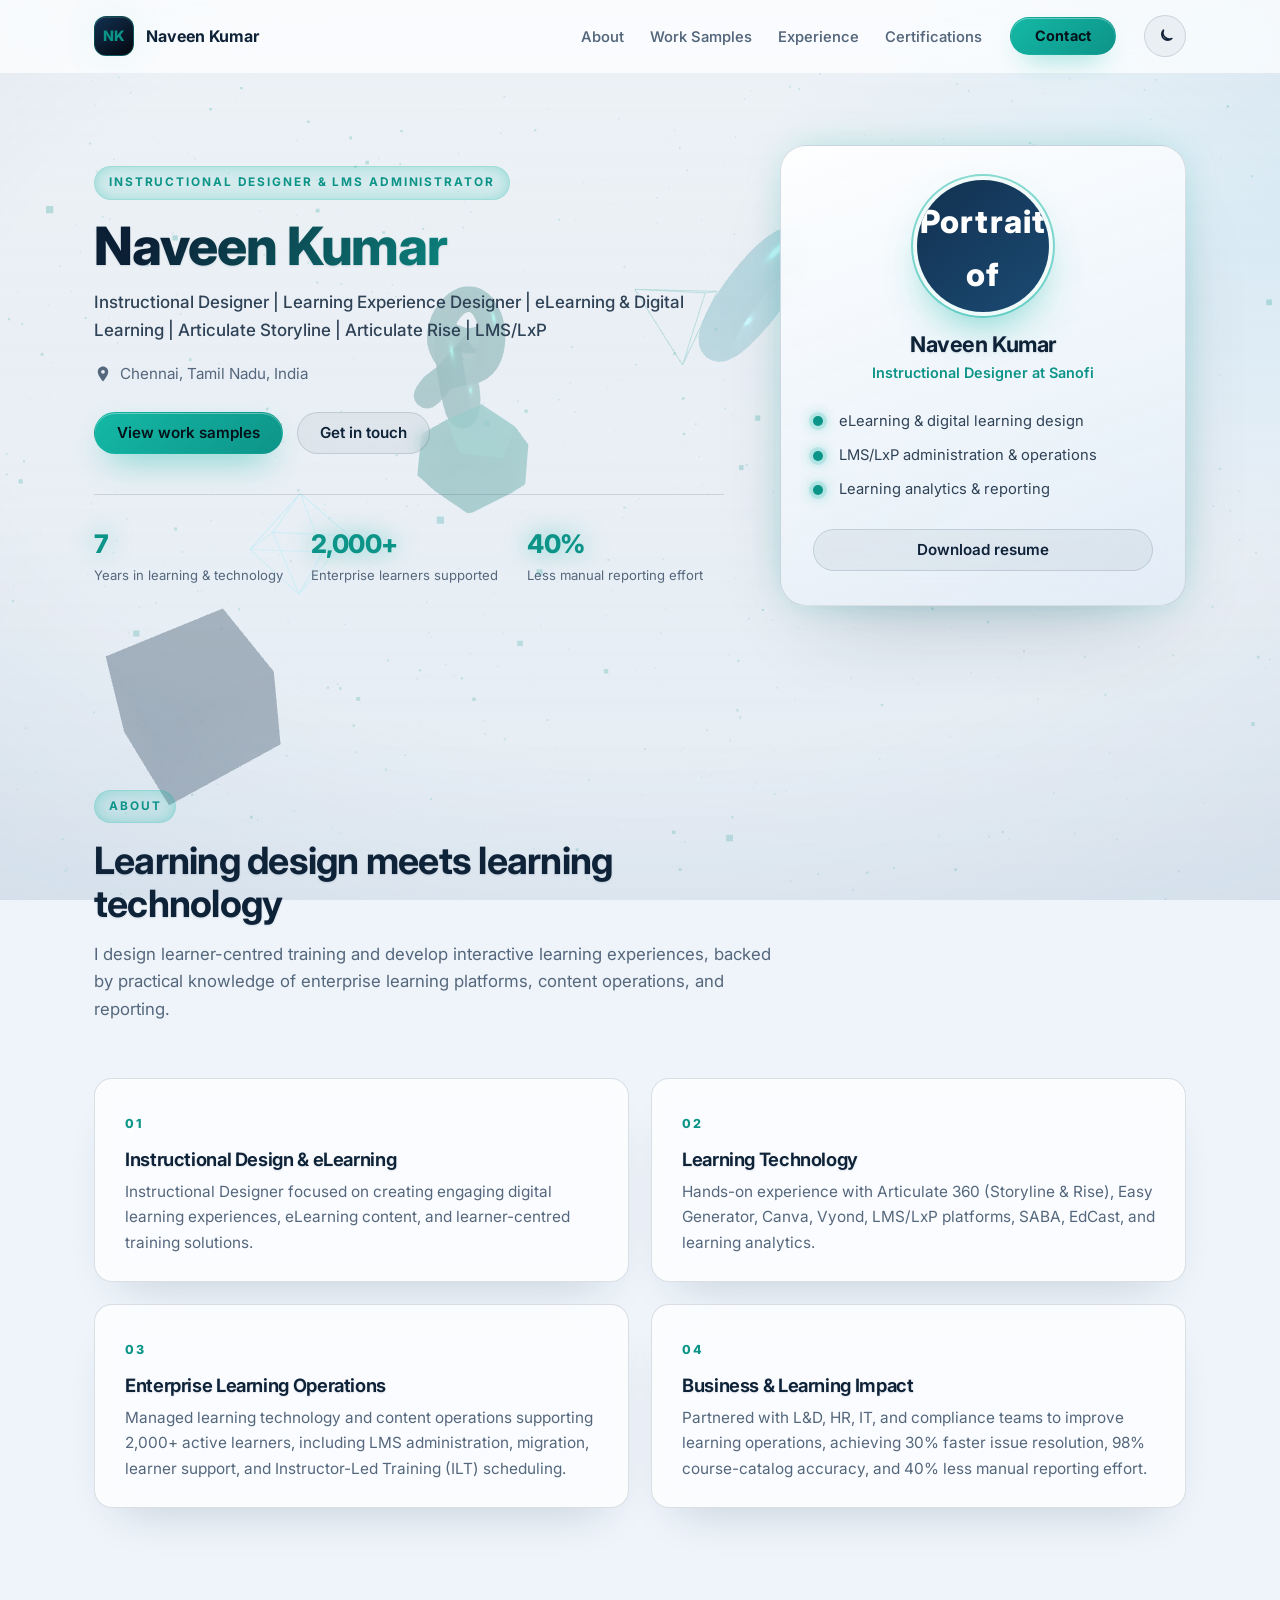
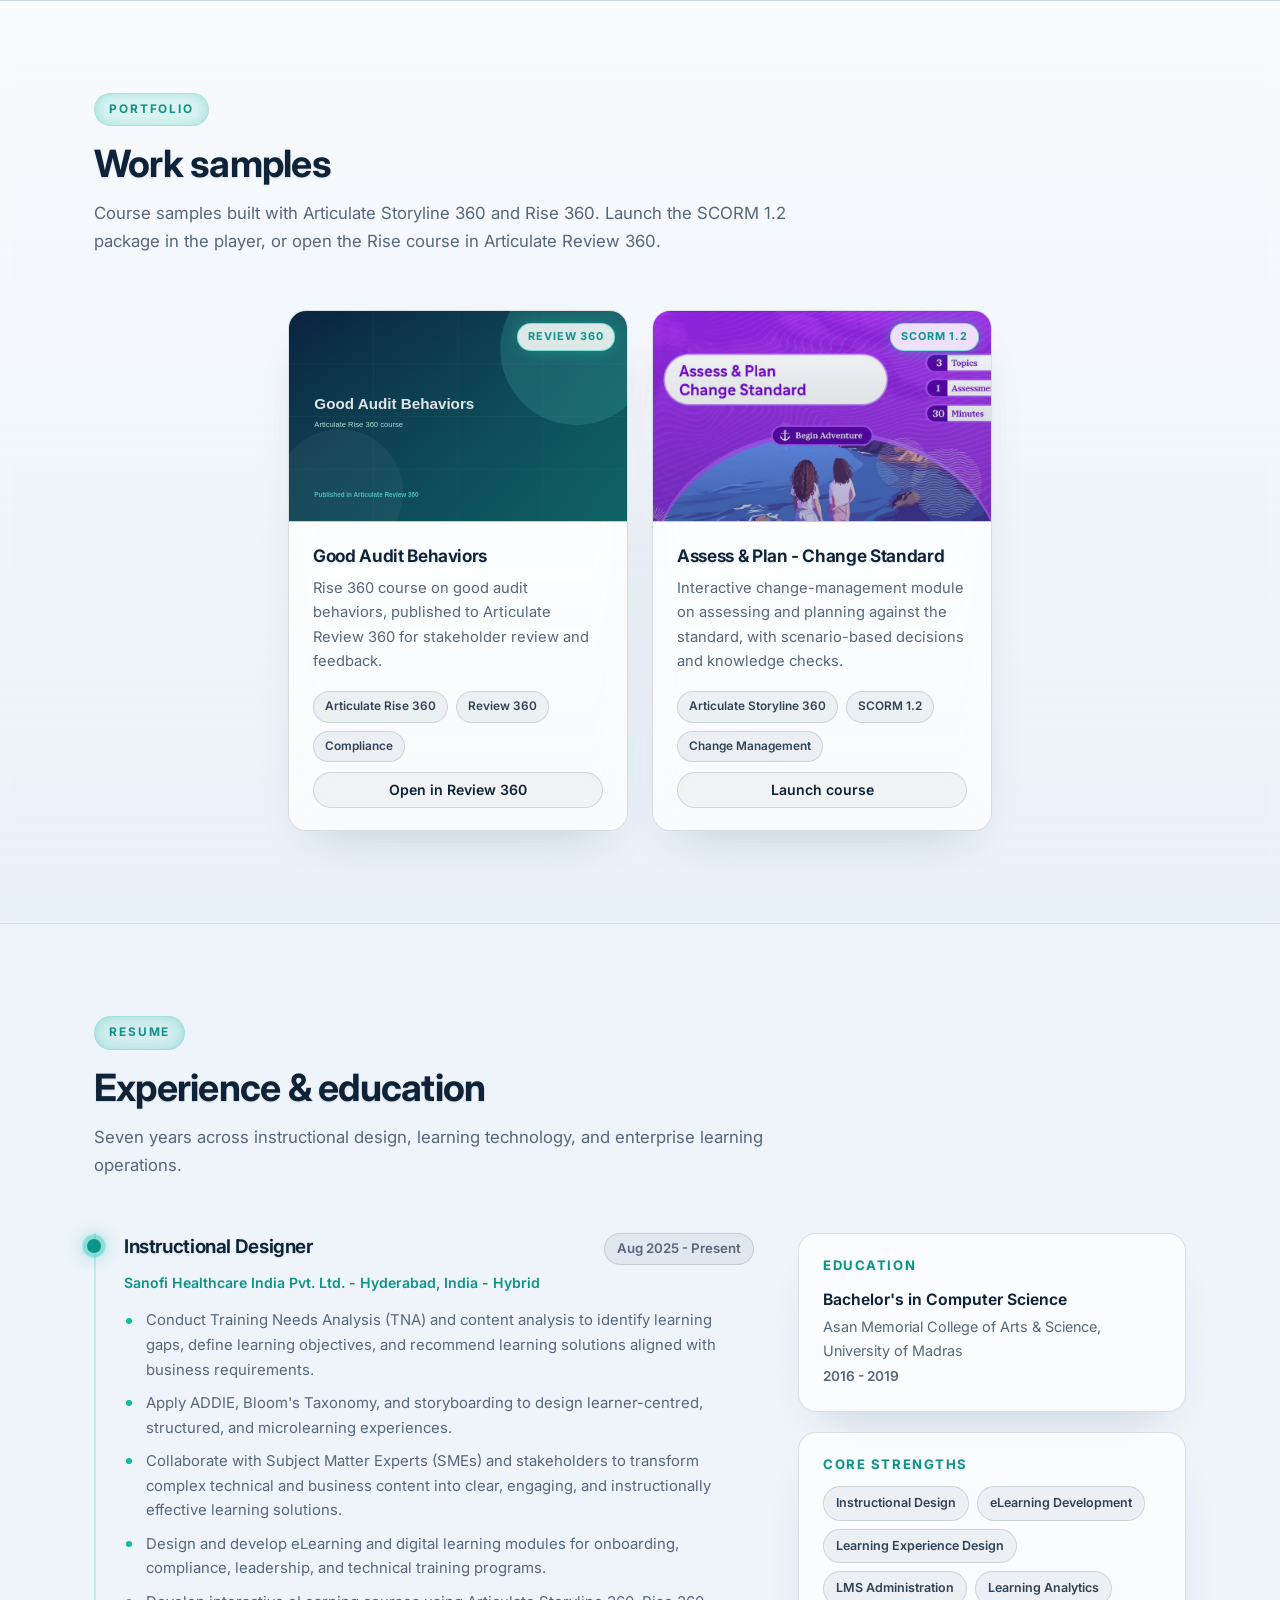
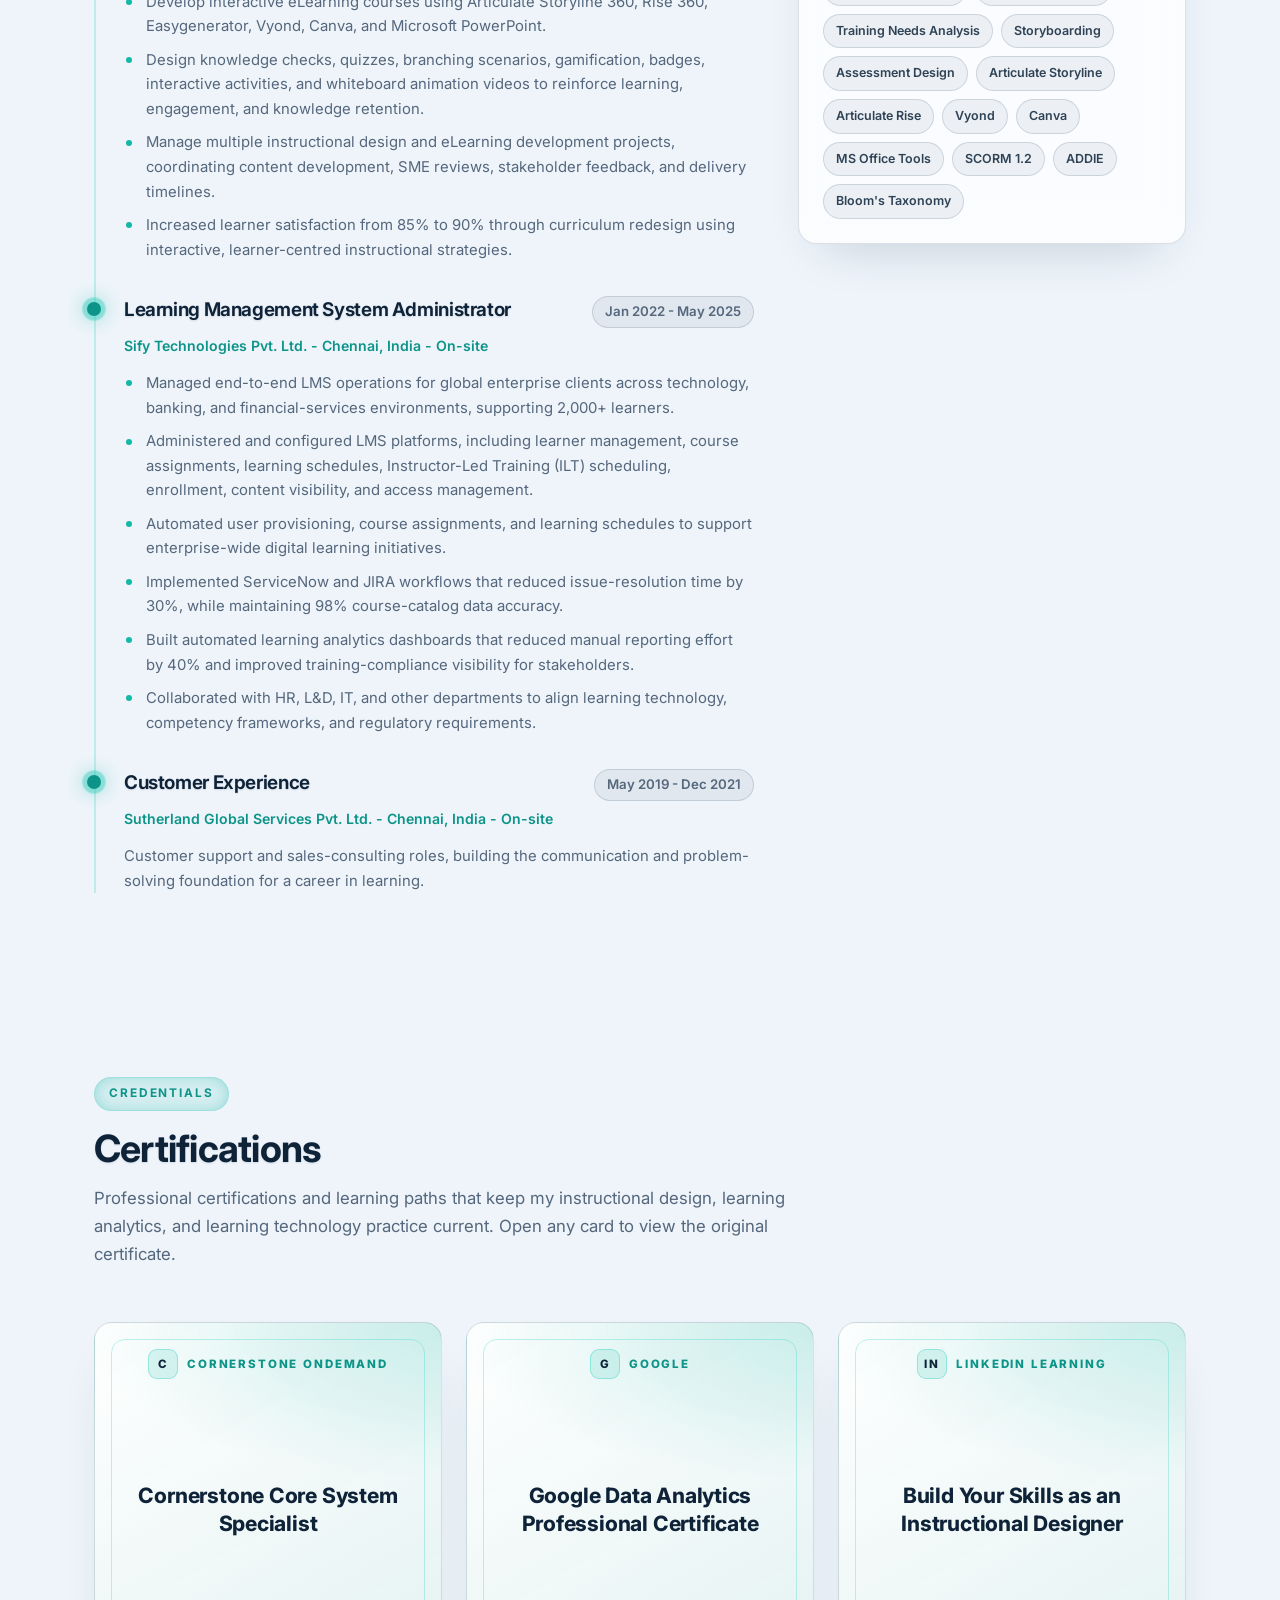
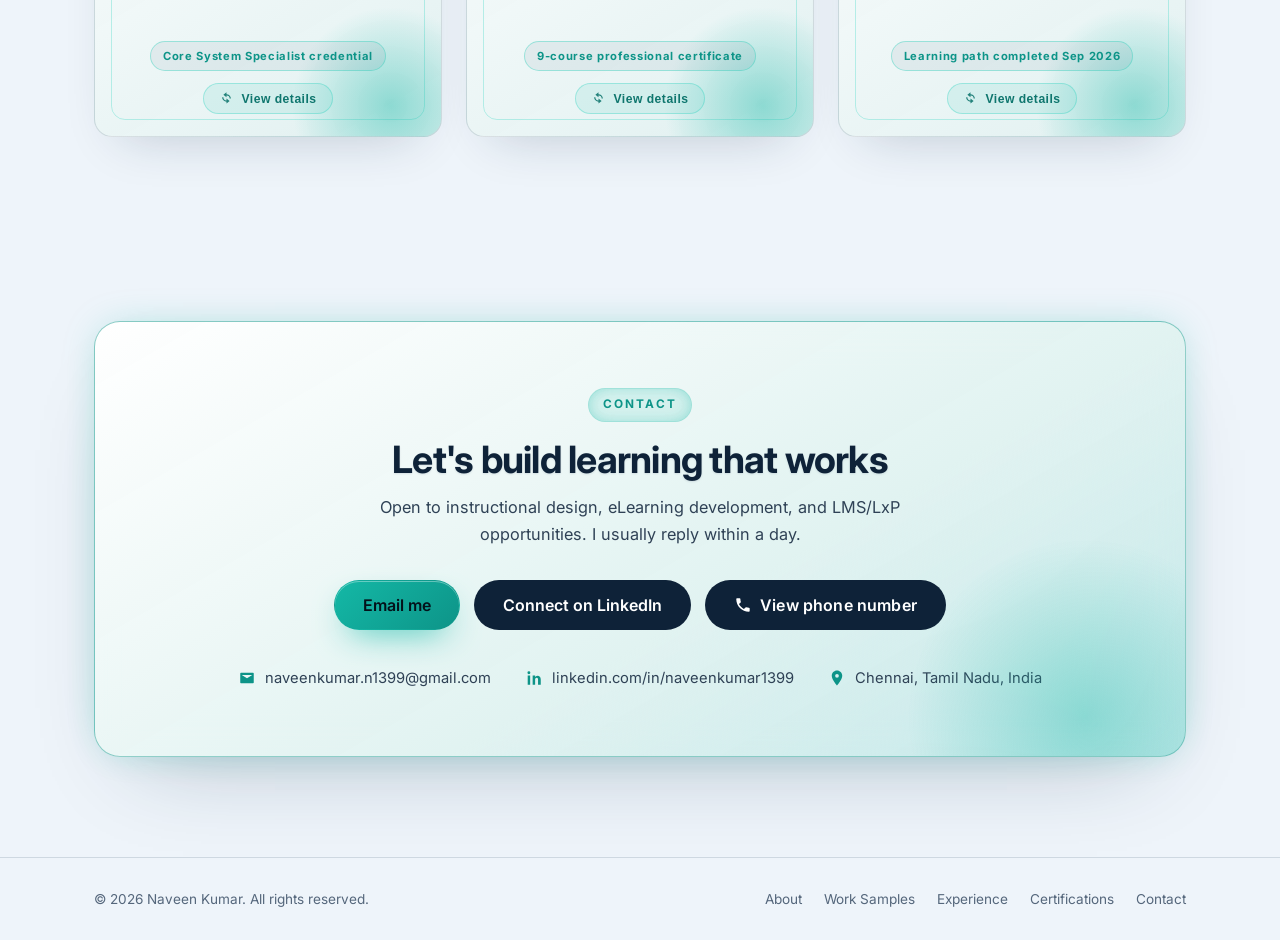
==== commit 64465adf: "feat: replace Digital Accessibility Standard with Good Audit Behaviors - Swap the Work Samples card " ====
--- a/index.html
+++ b/index.html
@@ -146,24 +146,24 @@
         <div class="section-head" data-reveal>
           <p class="eyebrow">Portfolio</p>
           <h2>Work samples</h2>
-          <p class="section-lead">Interactive SCORM 1.2 course packages built with Articulate Storyline 360. Open the package player to launch a course and see how it runs and tracks progress.</p>
+          <p class="section-lead">Course samples built with Articulate Storyline 360 and Rise 360. Launch the SCORM 1.2 package in the player, or open the Rise course in Articulate Review 360.</p>
         </div>
 
         <div class="work-grid">
           <article class="work-card" data-reveal data-tilt>
             <div class="work-thumb">
-              <img src="assets/scorm/digital-accessibility-standard/story_content/thumbnail.jpg" alt="Preview for the Digital Accessibility Standard course" loading="lazy" />
-              <span class="work-badge">SCORM 1.2</span>
+              <img src="assets/img/work-good-audit-behaviors.svg" alt="Preview for the Good Audit Behaviors Rise 360 course" loading="lazy" />
+              <span class="work-badge">Review 360</span>
             </div>
             <div class="work-body">
-              <h3>Digital Accessibility Standard</h3>
-              <p>Scenario-based compliance course covering the standard's requirements, with practice activities and an 80% mastery check.</p>
+              <h3>Good Audit Behaviors</h3>
+              <p>Rise 360 course on good audit behaviors, published to Articulate Review 360 for stakeholder review and feedback.</p>
               <ul class="tag-list">
-                <li>Articulate Storyline 360</li>
-                <li>SCORM 1.2</li>
+                <li>Articulate Rise 360</li>
+                <li>Review 360</li>
                 <li>Compliance</li>
               </ul>
-              <a class="btn btn-outline btn-sm" href="player.html?course=digital-accessibility-standard">Launch course</a>
+              <a class="btn btn-outline btn-sm" href="https://360.articulate.com/review/content/fa0231df-6f44-4d46-b136-dd26f69ee6f5/review" target="_blank" rel="noopener noreferrer">Open in Review 360</a>
             </div>
           </article>
 
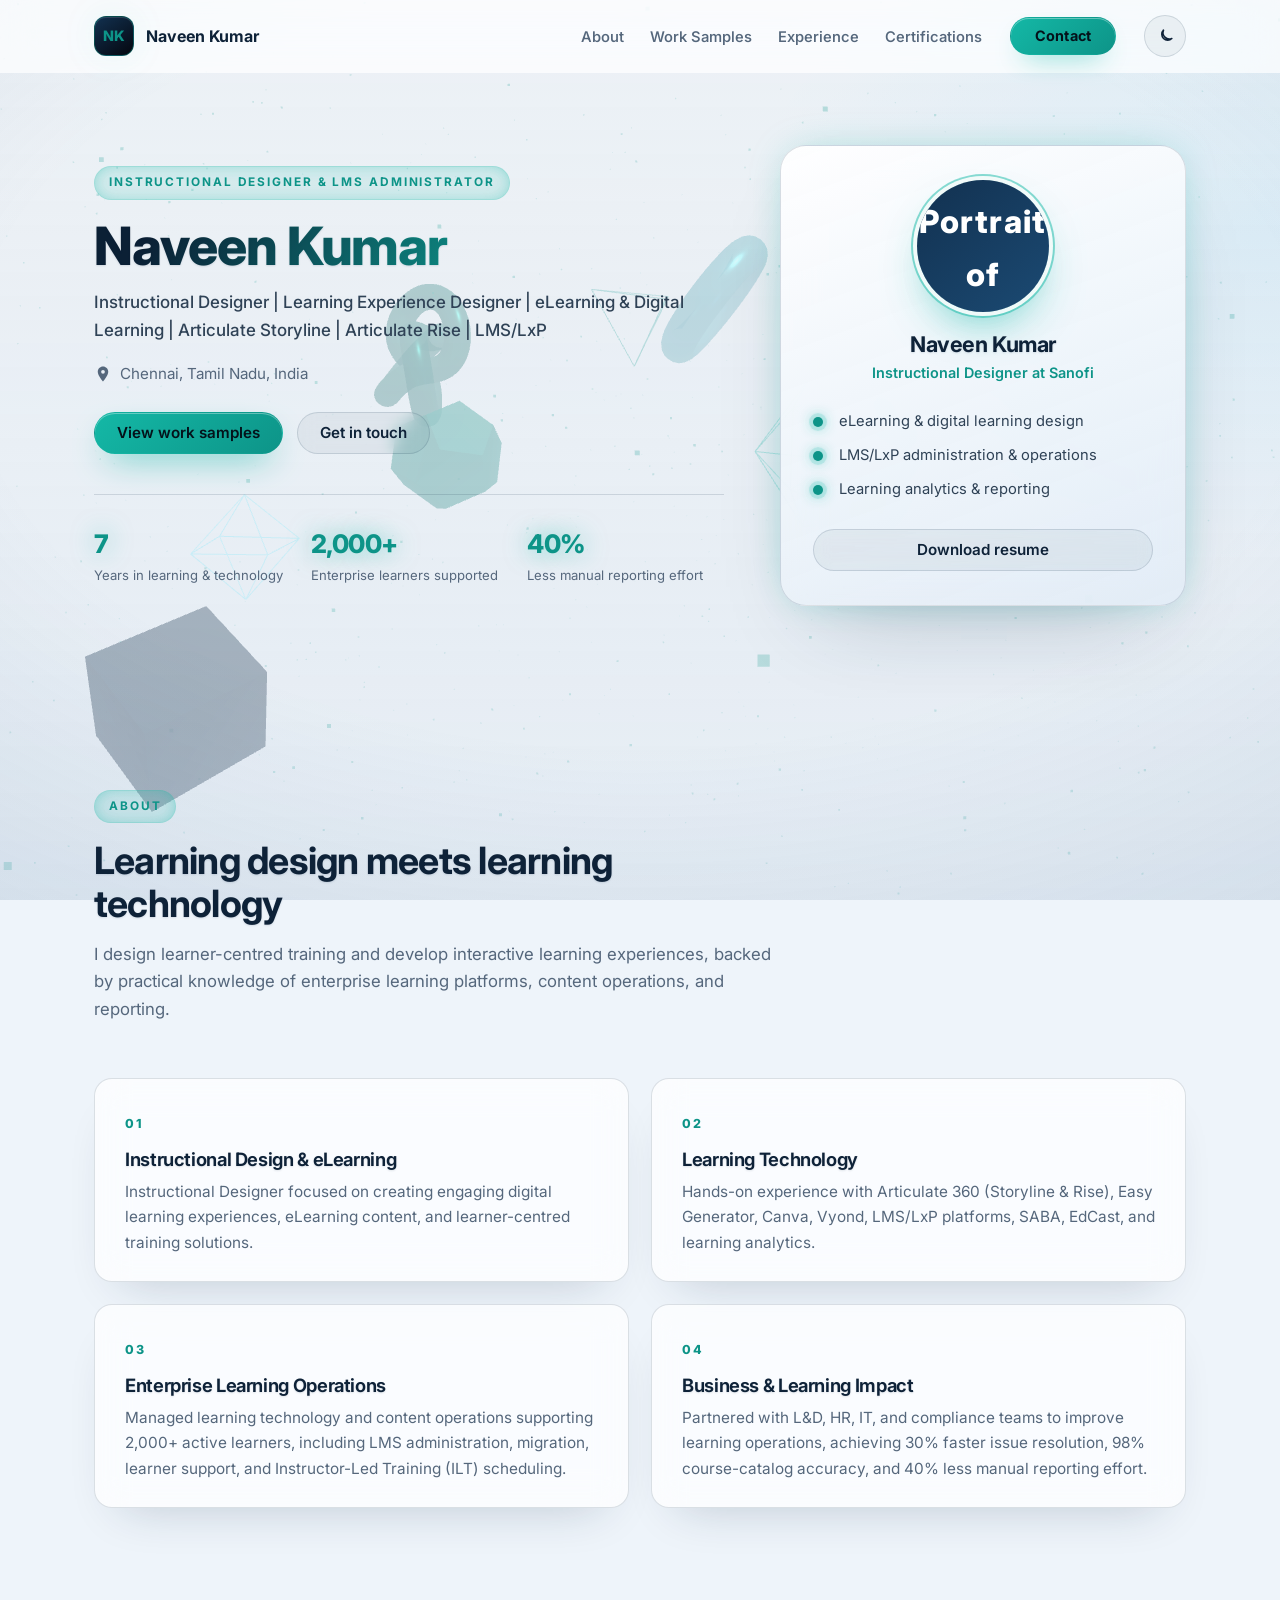
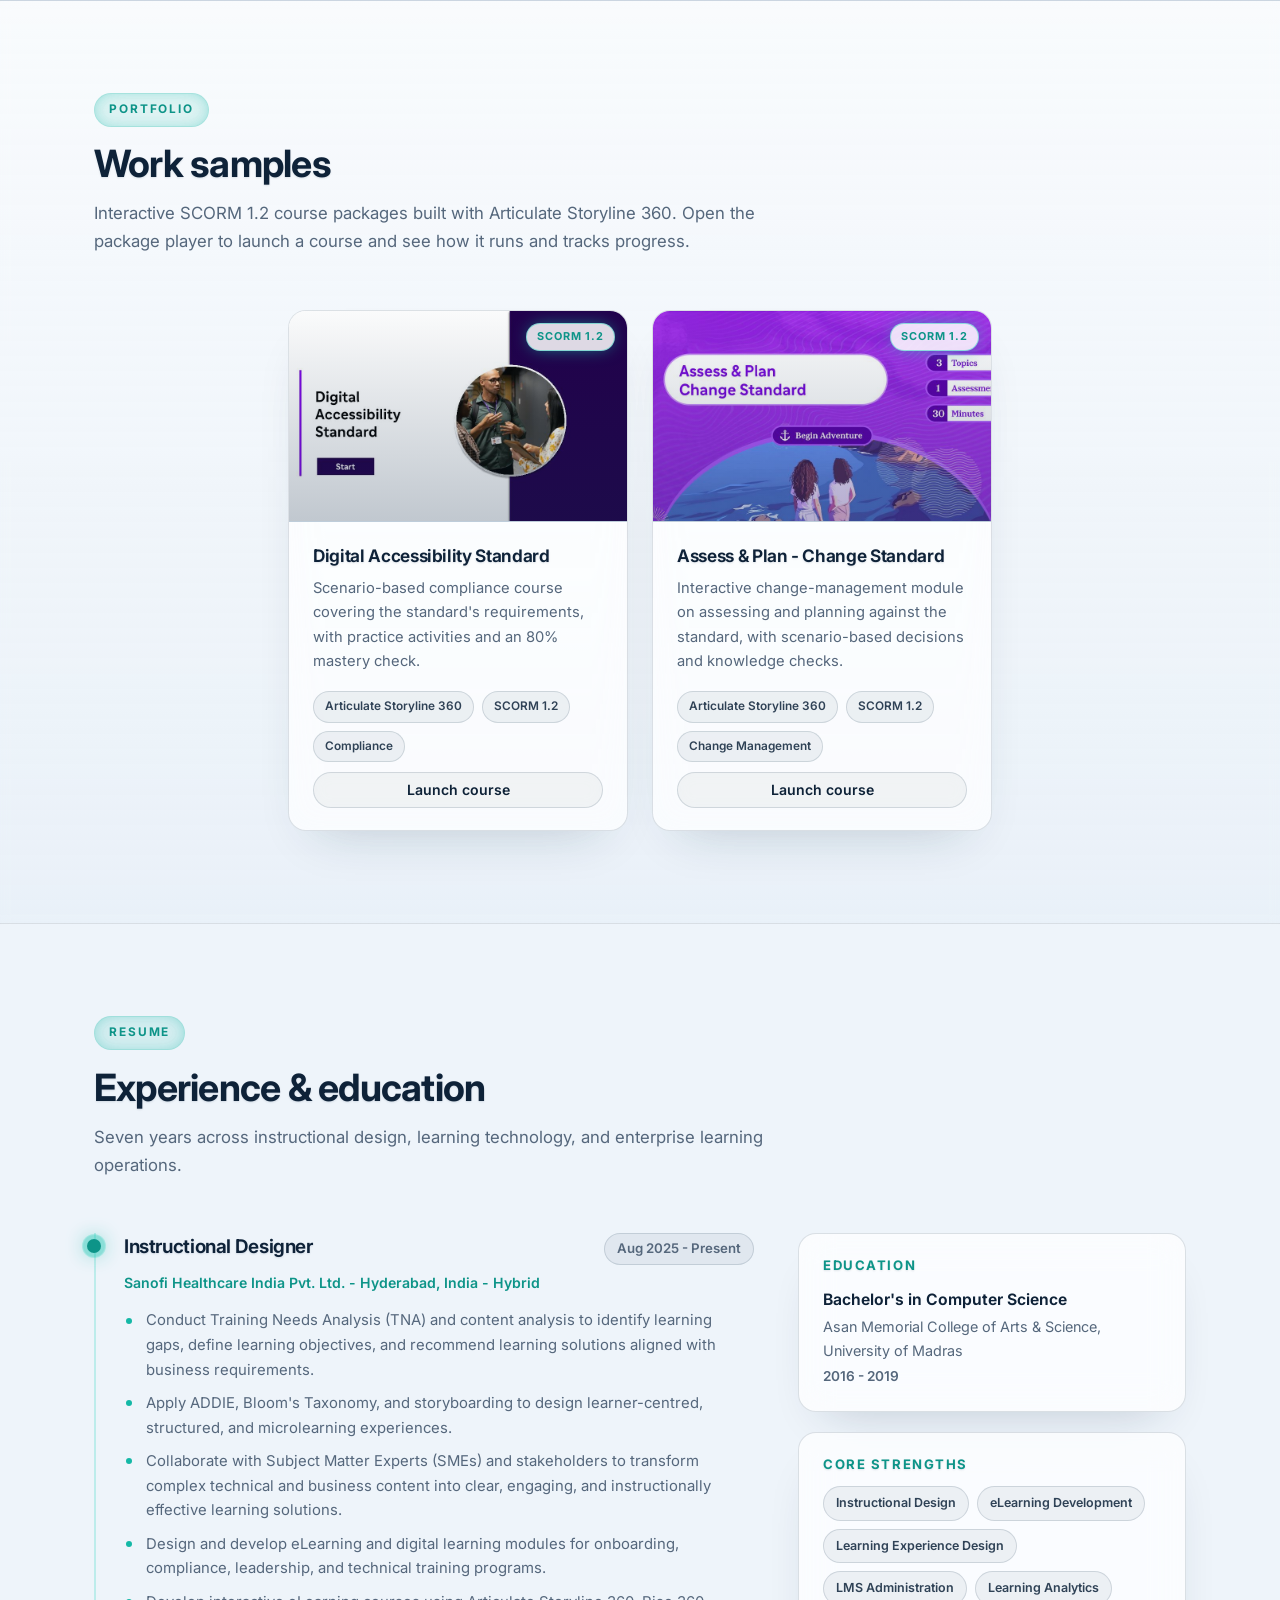
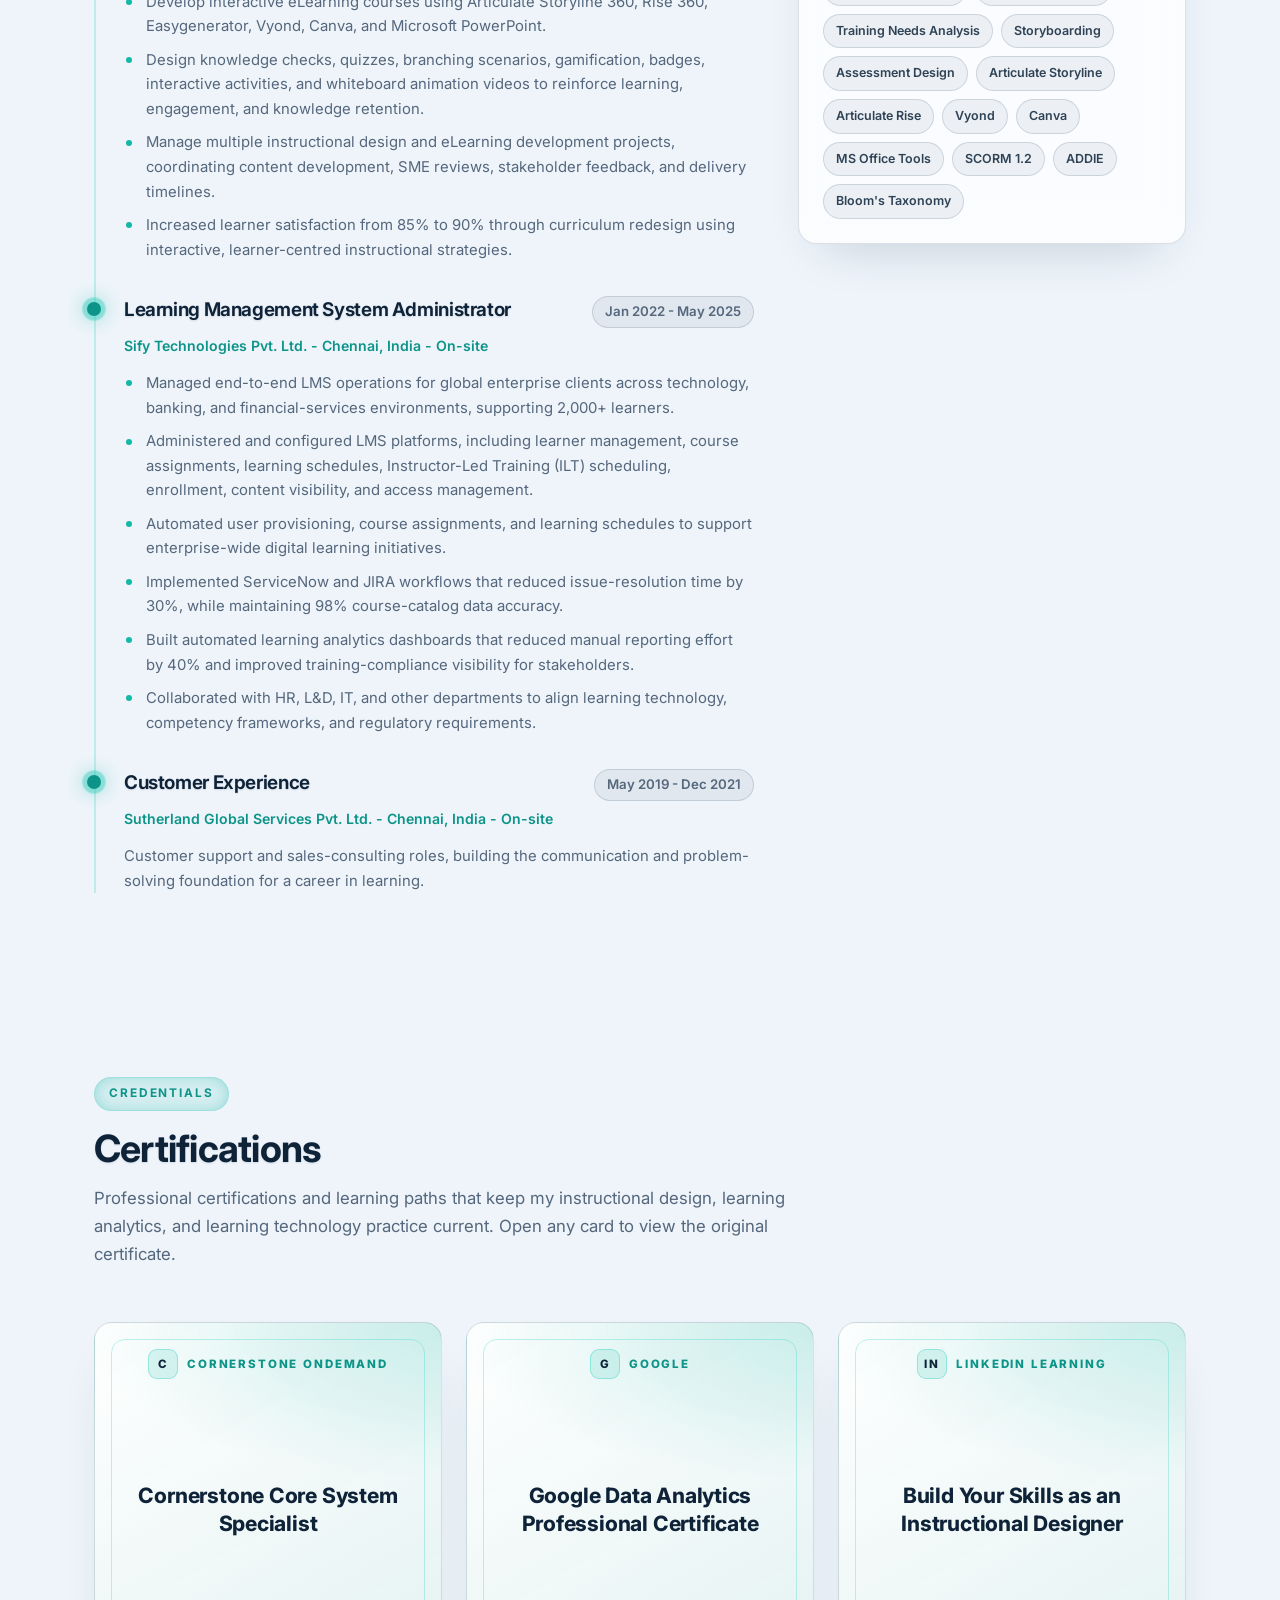
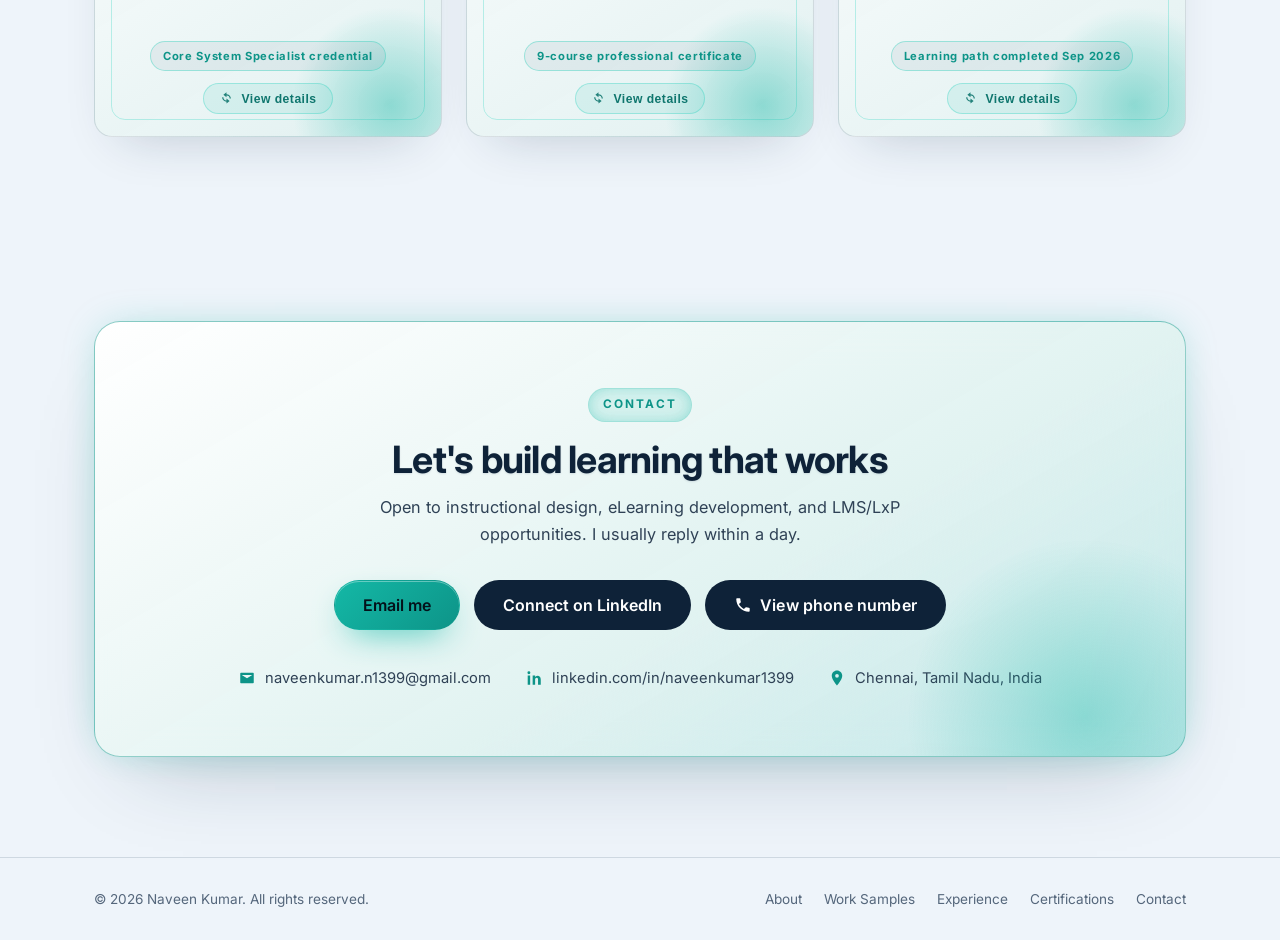
==== commit 0556bedc: "revert: restore Digital Accessibility Standard course This reverts commit 64465ad. Restores the Digi" ====
--- a/index.html
+++ b/index.html
@@ -146,24 +146,24 @@
         <div class="section-head" data-reveal>
           <p class="eyebrow">Portfolio</p>
           <h2>Work samples</h2>
-          <p class="section-lead">Course samples built with Articulate Storyline 360 and Rise 360. Launch the SCORM 1.2 package in the player, or open the Rise course in Articulate Review 360.</p>
+          <p class="section-lead">Interactive SCORM 1.2 course packages built with Articulate Storyline 360. Open the package player to launch a course and see how it runs and tracks progress.</p>
         </div>
 
         <div class="work-grid">
           <article class="work-card" data-reveal data-tilt>
             <div class="work-thumb">
-              <img src="assets/img/work-good-audit-behaviors.svg" alt="Preview for the Good Audit Behaviors Rise 360 course" loading="lazy" />
-              <span class="work-badge">Review 360</span>
+              <img src="assets/scorm/digital-accessibility-standard/story_content/thumbnail.jpg" alt="Preview for the Digital Accessibility Standard course" loading="lazy" />
+              <span class="work-badge">SCORM 1.2</span>
             </div>
             <div class="work-body">
-              <h3>Good Audit Behaviors</h3>
-              <p>Rise 360 course on good audit behaviors, published to Articulate Review 360 for stakeholder review and feedback.</p>
+              <h3>Digital Accessibility Standard</h3>
+              <p>Scenario-based compliance course covering the standard's requirements, with practice activities and an 80% mastery check.</p>
               <ul class="tag-list">
-                <li>Articulate Rise 360</li>
-                <li>Review 360</li>
+                <li>Articulate Storyline 360</li>
+                <li>SCORM 1.2</li>
                 <li>Compliance</li>
               </ul>
-              <a class="btn btn-outline btn-sm" href="https://360.articulate.com/review/content/fa0231df-6f44-4d46-b136-dd26f69ee6f5/review" target="_blank" rel="noopener noreferrer">Open in Review 360</a>
+              <a class="btn btn-outline btn-sm" href="player.html?course=digital-accessibility-standard">Launch course</a>
             </div>
           </article>
 
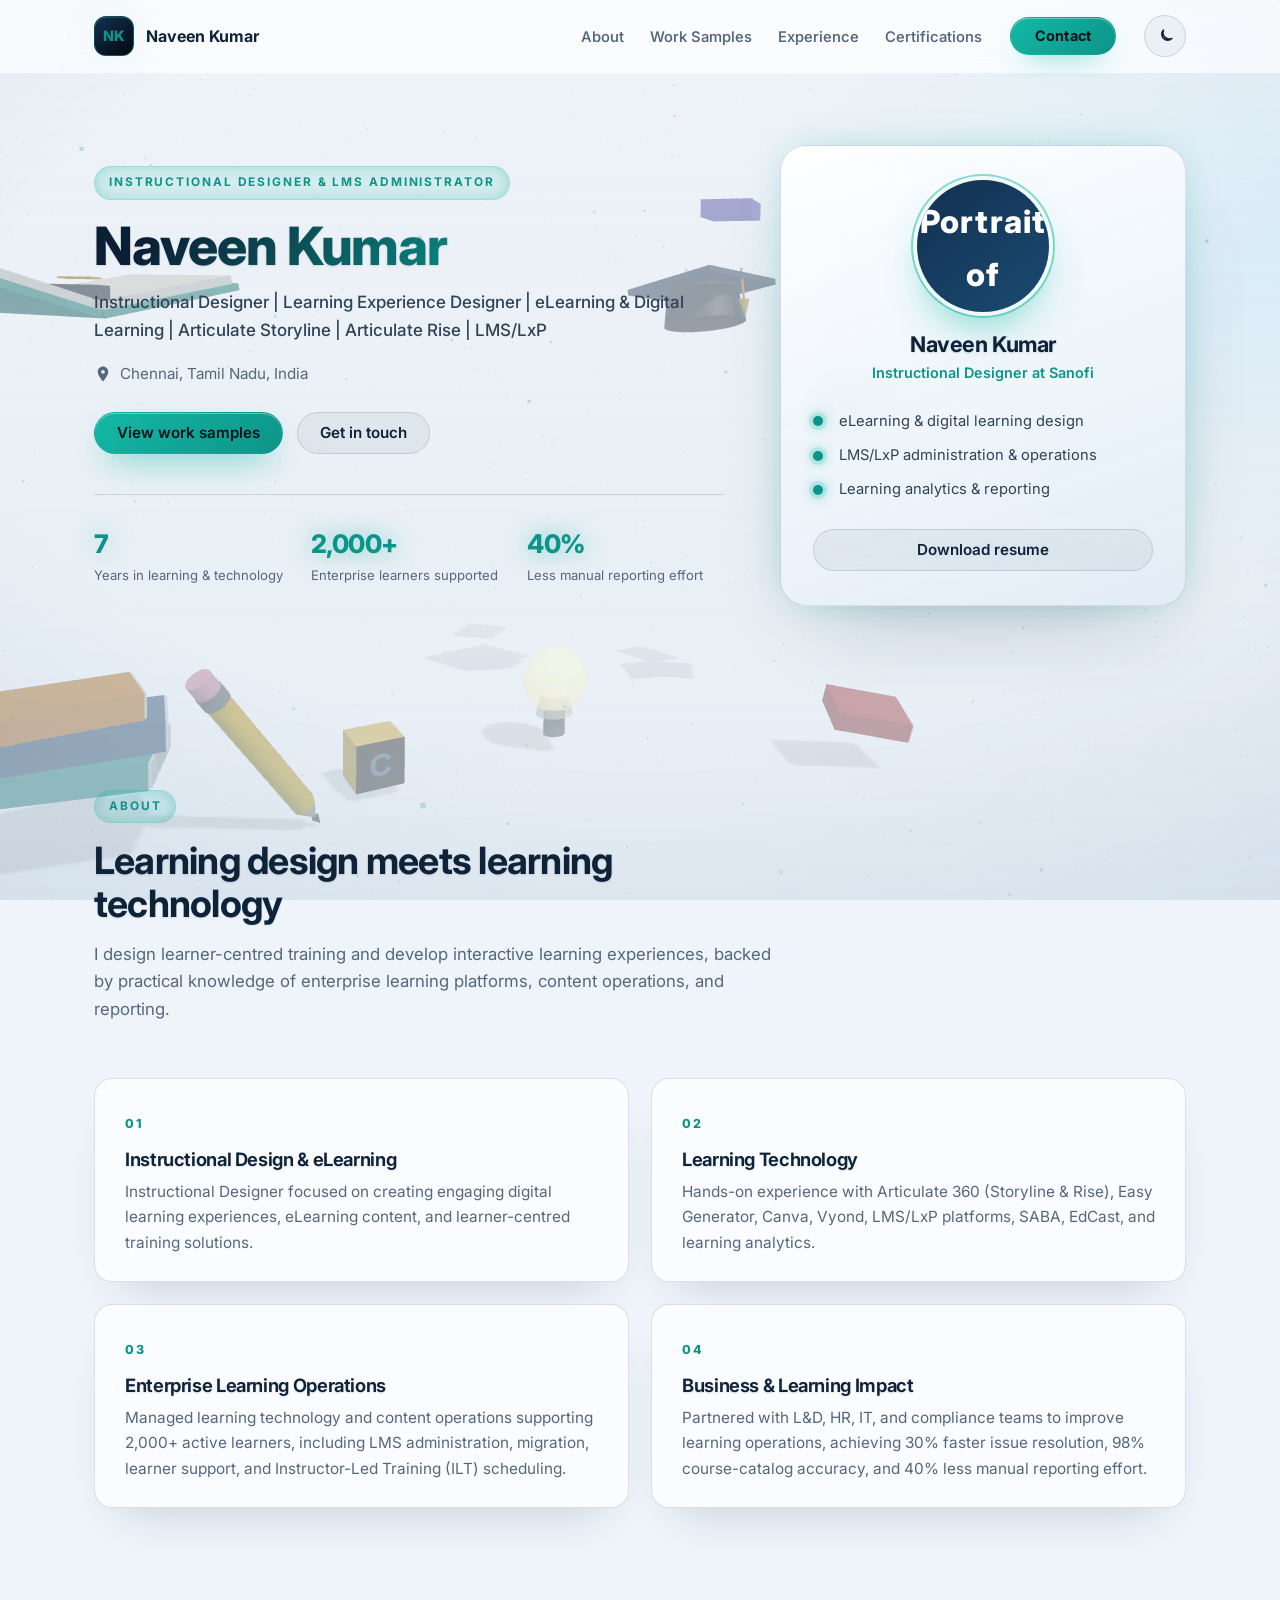
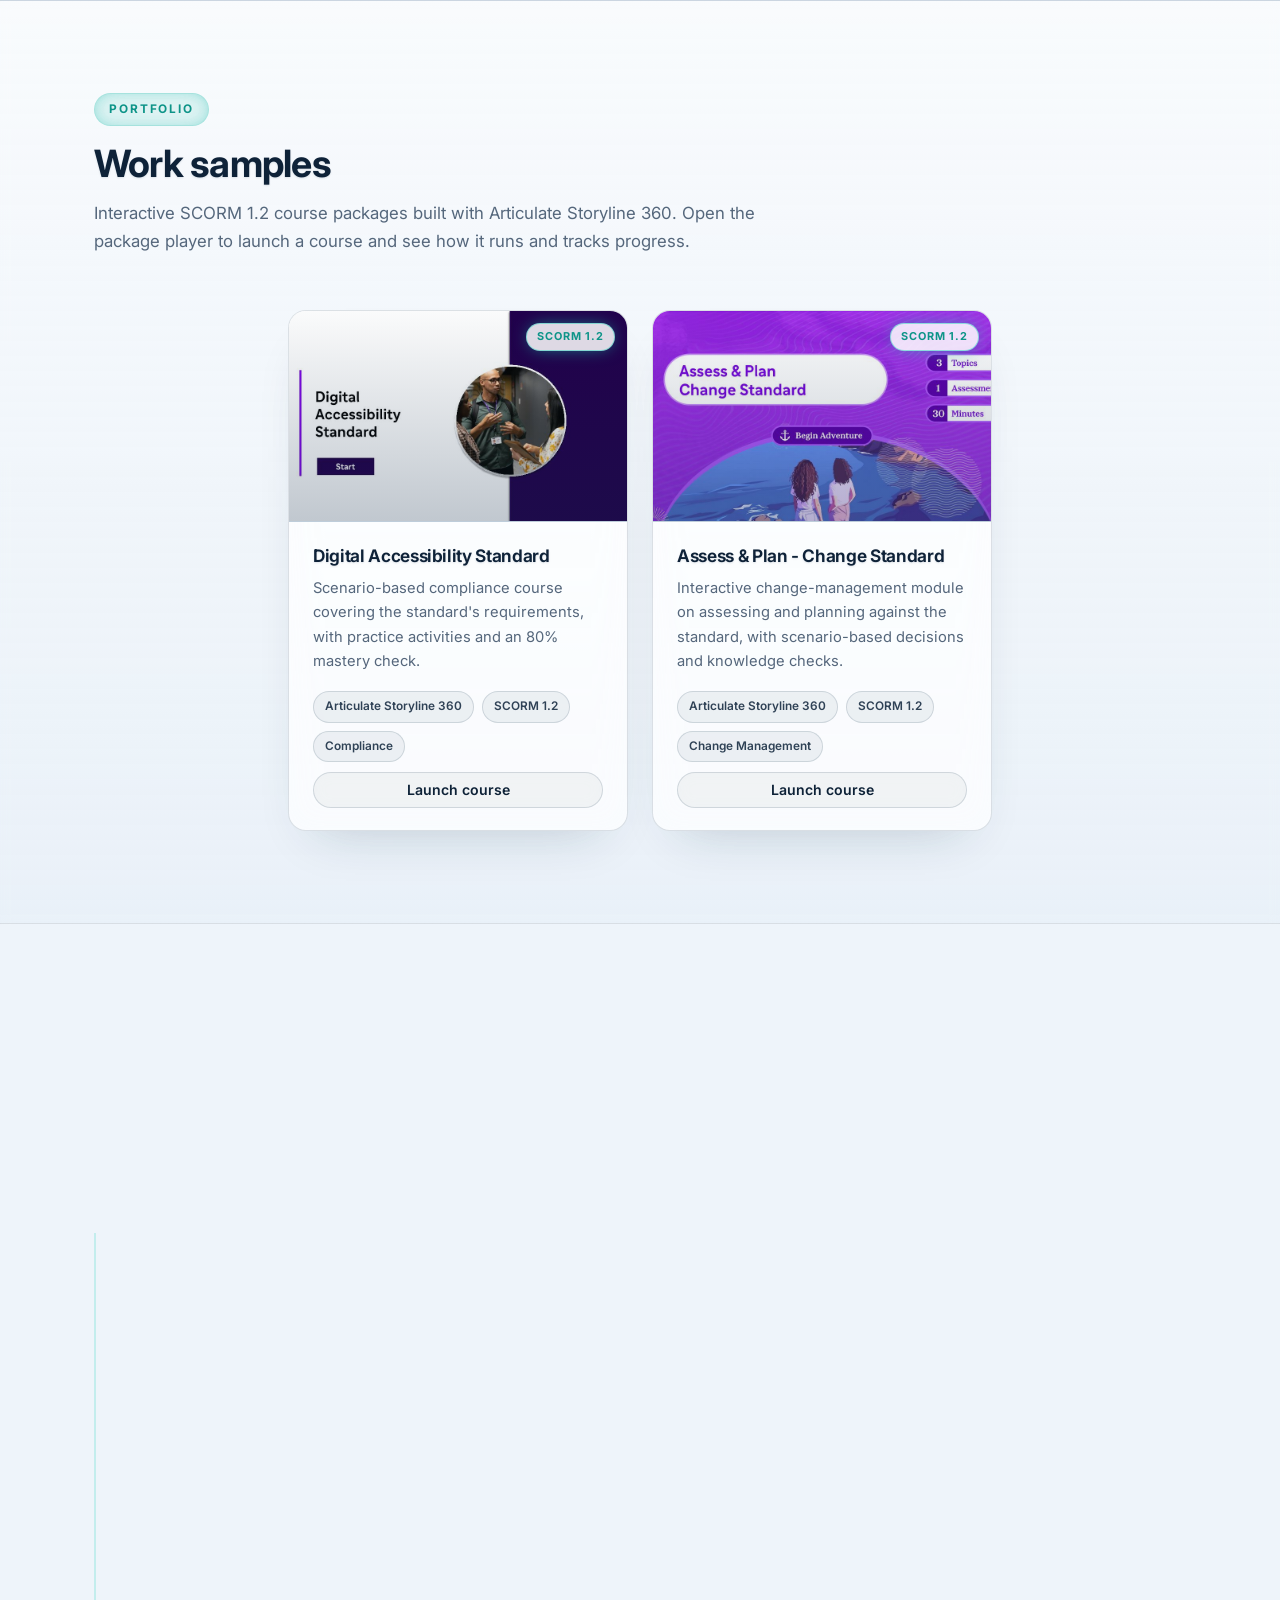
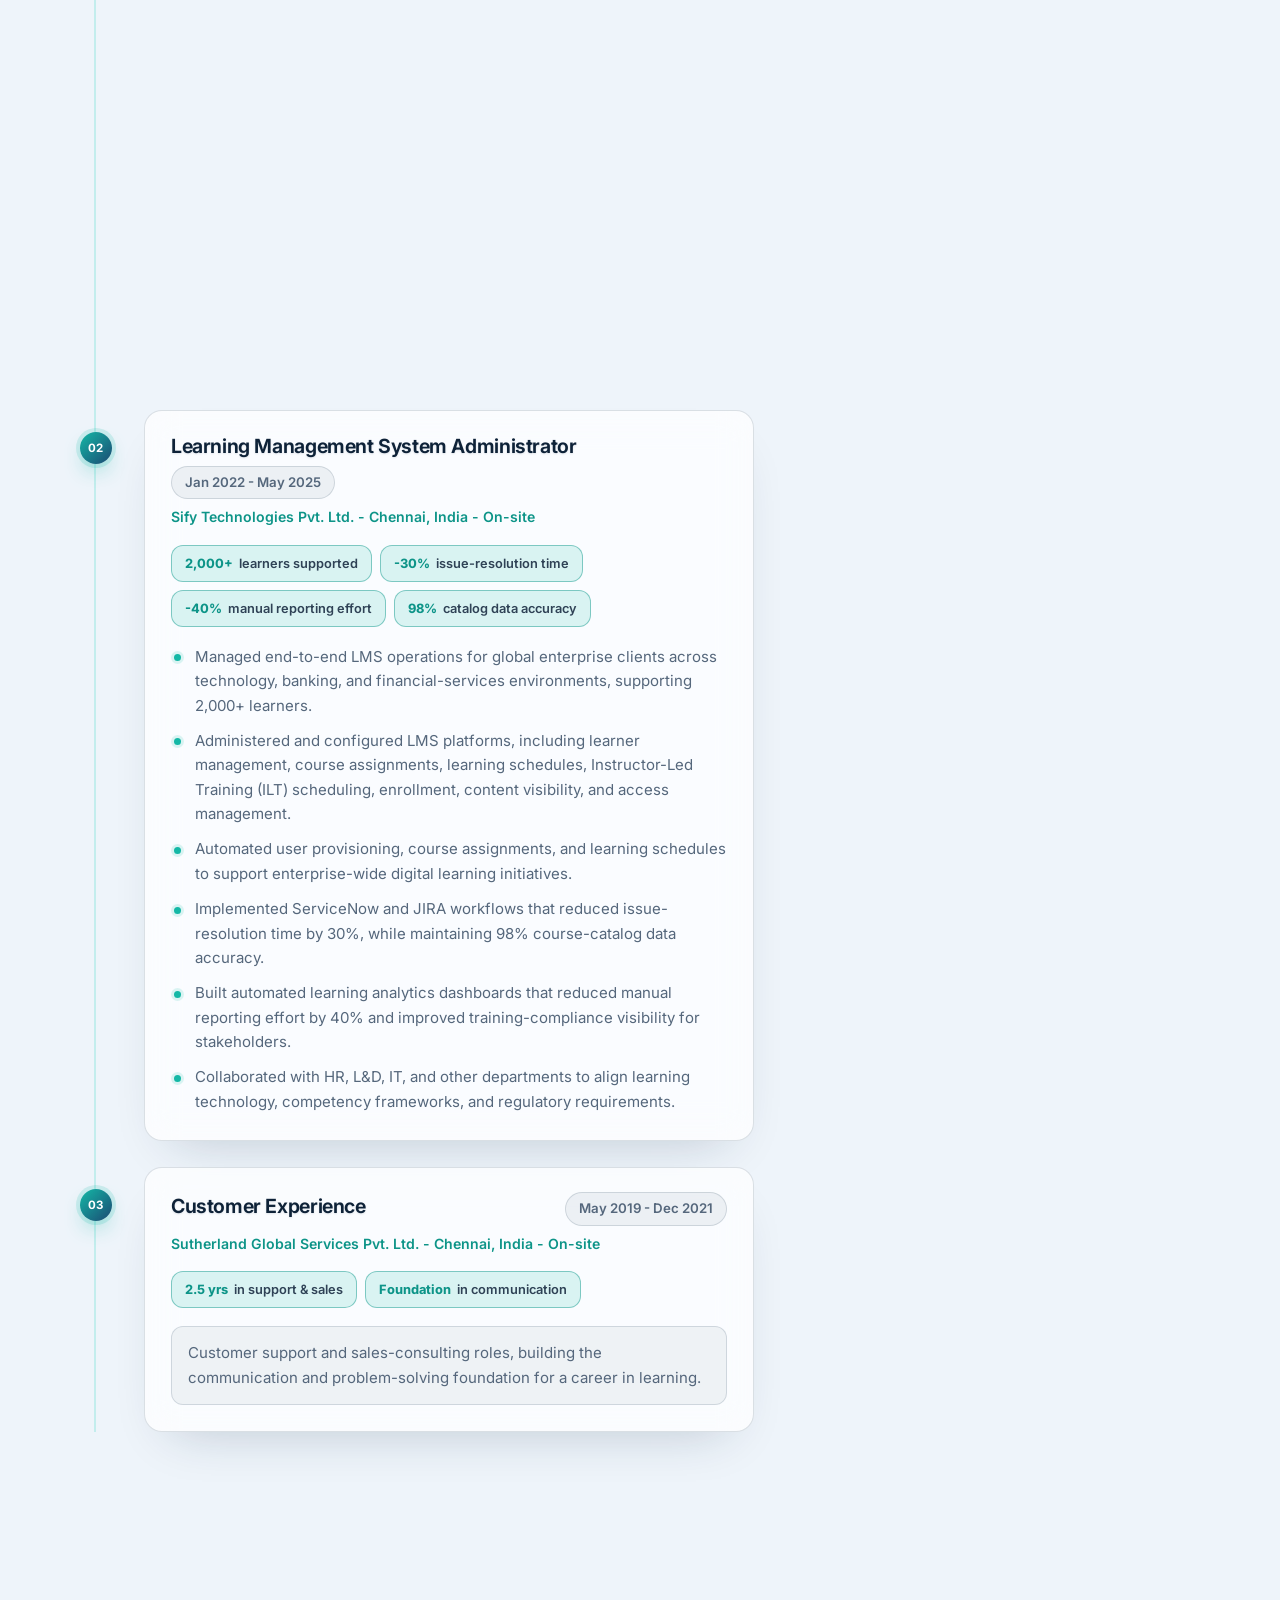
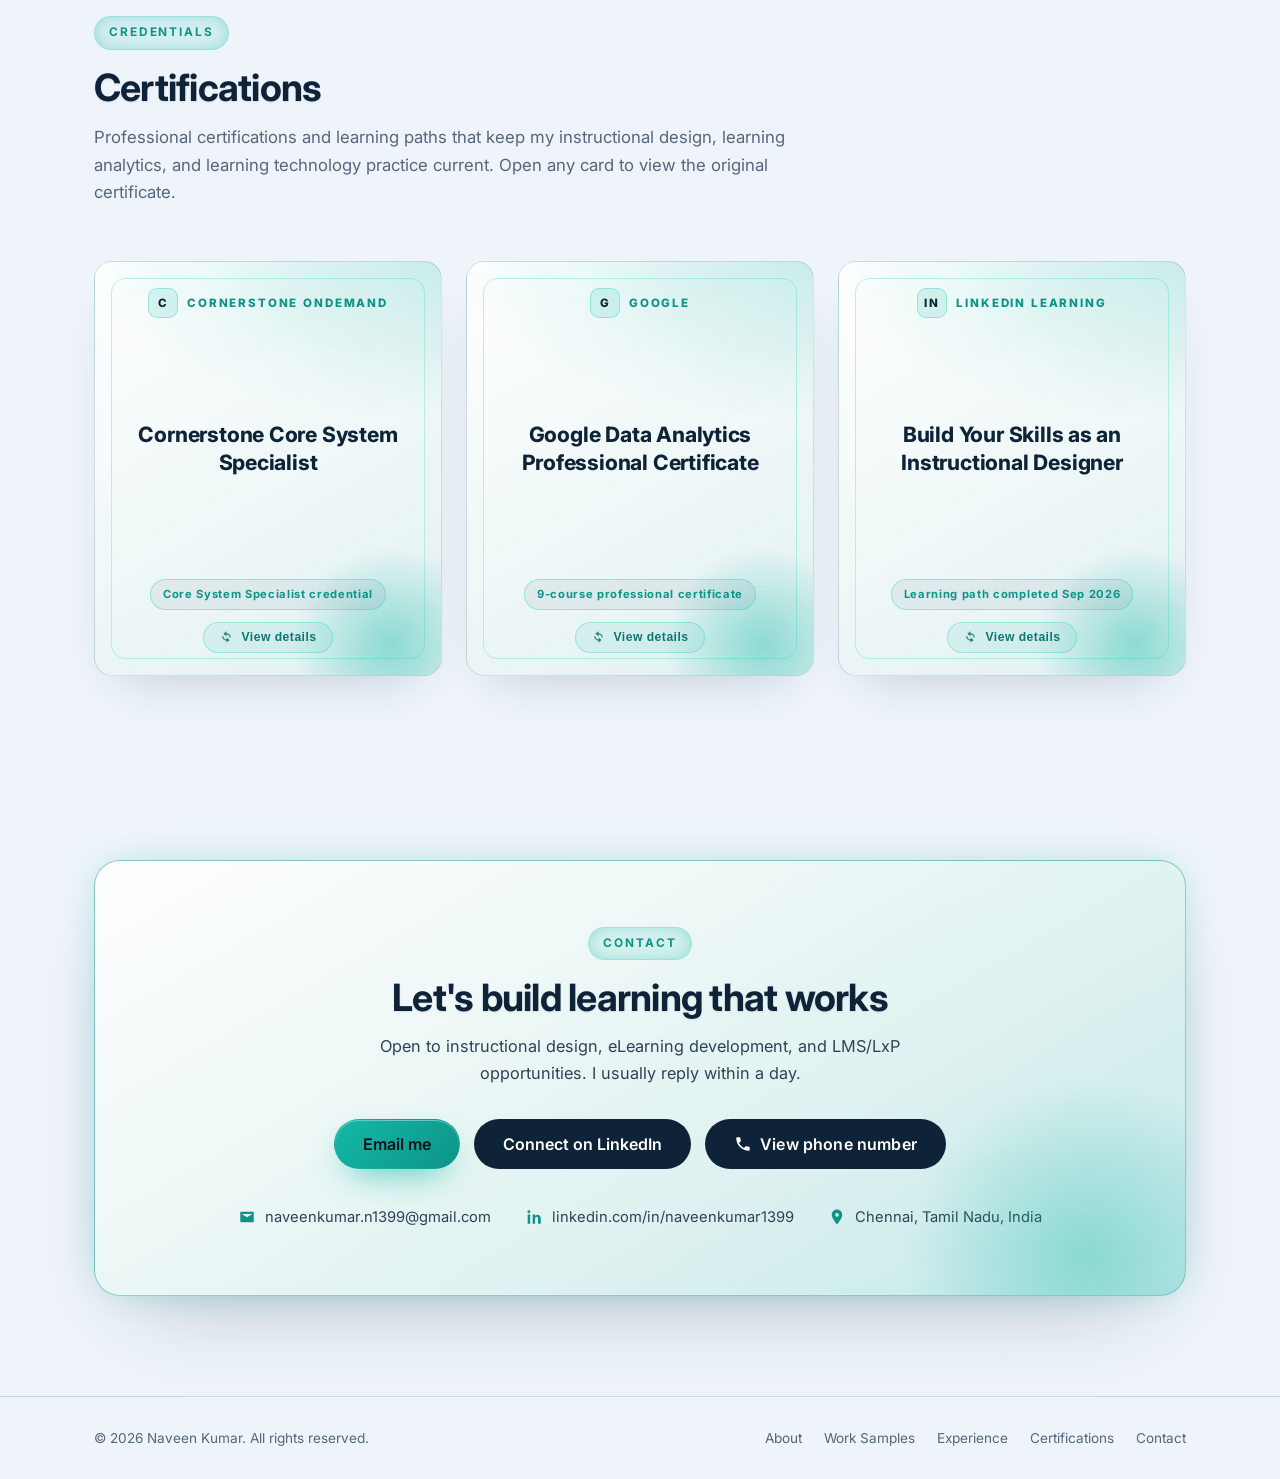
==== commit 9ac11c91: "feat: learning-themed 3D background and redesigned experience section - Replace the abstract floatin" ====
--- a/index.html
+++ b/index.html
@@ -22,7 +22,7 @@
   <link rel="preconnect" href="https://fonts.gstatic.com" crossorigin />
   <link href="https://fonts.googleapis.com/css2?family=Inter:wght@400;500;600;700;800&display=swap" rel="stylesheet" />
 
-  <link rel="stylesheet" href="assets/css/styles.css?v=20261004f" />
+  <link rel="stylesheet" href="assets/css/styles.css?v=20261007a" />
 
   <script>
     (function () {
@@ -198,46 +198,69 @@
         <div class="resume-layout">
           <div class="timeline">
             <article class="timeline-item" data-reveal>
-              <div class="timeline-head">
-                <h3>Instructional Designer</h3>
-                <span class="timeline-date">Aug 2025 - Present</span>
-              </div>
-              <p class="timeline-meta">Sanofi Healthcare India Pvt. Ltd. - Hyderabad, India - Hybrid</p>
-              <ul class="timeline-list">
-                <li>Conduct Training Needs Analysis (TNA) and content analysis to identify learning gaps, define learning objectives, and recommend learning solutions aligned with business requirements.</li>
-                <li>Apply ADDIE, Bloom's Taxonomy, and storyboarding to design learner-centred, structured, and microlearning experiences.</li>
-                <li>Collaborate with Subject Matter Experts (SMEs) and stakeholders to transform complex technical and business content into clear, engaging, and instructionally effective learning solutions.</li>
-                <li>Design and develop eLearning and digital learning modules for onboarding, compliance, leadership, and technical training programs.</li>
-                <li>Develop interactive eLearning courses using Articulate Storyline 360, Rise 360, Easygenerator, Vyond, Canva, and Microsoft PowerPoint.</li>
-                <li>Design knowledge checks, quizzes, branching scenarios, gamification, badges, interactive activities, and whiteboard animation videos to reinforce learning, engagement, and knowledge retention.</li>
-                <li>Manage multiple instructional design and eLearning development projects, coordinating content development, SME reviews, stakeholder feedback, and delivery timelines.</li>
-                <li>Increased learner satisfaction from 85% to 90% through curriculum redesign using interactive, learner-centred instructional strategies.</li>
-              </ul>
+              <span class="timeline-index" aria-hidden="true">01</span>
+              <div class="timeline-card">
+                <div class="timeline-head">
+                  <h3>Instructional Designer</h3>
+                  <span class="timeline-date">Aug 2025 - Present</span>
+                </div>
+                <p class="timeline-meta">Sanofi Healthcare India Pvt. Ltd. - Hyderabad, India - Hybrid</p>
+                <ul class="timeline-metrics">
+                  <li><strong>85% &rarr; 90%</strong> learner satisfaction</li>
+                  <li><strong>4+</strong> training programs designed</li>
+                </ul>
+                <ul class="timeline-list">
+                  <li>Conduct Training Needs Analysis (TNA) and content analysis to identify learning gaps, define learning objectives, and recommend learning solutions aligned with business requirements.</li>
+                  <li>Apply ADDIE, Bloom's Taxonomy, and storyboarding to design learner-centred, structured, and microlearning experiences.</li>
+                  <li>Collaborate with Subject Matter Experts (SMEs) and stakeholders to transform complex technical and business content into clear, engaging, and instructionally effective learning solutions.</li>
+                  <li>Design and develop eLearning and digital learning modules for onboarding, compliance, leadership, and technical training programs.</li>
+                  <li>Develop interactive eLearning courses using Articulate Storyline 360, Rise 360, Easygenerator, Vyond, Canva, and Microsoft PowerPoint.</li>
+                  <li>Design knowledge checks, quizzes, branching scenarios, gamification, badges, interactive activities, and whiteboard animation videos to reinforce learning, engagement, and knowledge retention.</li>
+                  <li>Manage multiple instructional design and eLearning development projects, coordinating content development, SME reviews, stakeholder feedback, and delivery timelines.</li>
+                  <li>Increased learner satisfaction from 85% to 90% through curriculum redesign using interactive, learner-centred instructional strategies.</li>
+                </ul>
+              </div>
             </article>
 
             <article class="timeline-item" data-reveal>
-              <div class="timeline-head">
-                <h3>Learning Management System Administrator</h3>
-                <span class="timeline-date">Jan 2022 - May 2025</span>
-              </div>
-              <p class="timeline-meta">Sify Technologies Pvt. Ltd. - Chennai, India - On-site</p>
-              <ul class="timeline-list">
-                <li>Managed end-to-end LMS operations for global enterprise clients across technology, banking, and financial-services environments, supporting 2,000+ learners.</li>
-                <li>Administered and configured LMS platforms, including learner management, course assignments, learning schedules, Instructor-Led Training (ILT) scheduling, enrollment, content visibility, and access management.</li>
-                <li>Automated user provisioning, course assignments, and learning schedules to support enterprise-wide digital learning initiatives.</li>
-                <li>Implemented ServiceNow and JIRA workflows that reduced issue-resolution time by 30%, while maintaining 98% course-catalog data accuracy.</li>
-                <li>Built automated learning analytics dashboards that reduced manual reporting effort by 40% and improved training-compliance visibility for stakeholders.</li>
-                <li>Collaborated with HR, L&amp;D, IT, and other departments to align learning technology, competency frameworks, and regulatory requirements.</li>
-              </ul>
+              <span class="timeline-index" aria-hidden="true">02</span>
+              <div class="timeline-card">
+                <div class="timeline-head">
+                  <h3>Learning Management System Administrator</h3>
+                  <span class="timeline-date">Jan 2022 - May 2025</span>
+                </div>
+                <p class="timeline-meta">Sify Technologies Pvt. Ltd. - Chennai, India - On-site</p>
+                <ul class="timeline-metrics">
+                  <li><strong>2,000+</strong> learners supported</li>
+                  <li><strong>-30%</strong> issue-resolution time</li>
+                  <li><strong>-40%</strong> manual reporting effort</li>
+                  <li><strong>98%</strong> catalog data accuracy</li>
+                </ul>
+                <ul class="timeline-list">
+                  <li>Managed end-to-end LMS operations for global enterprise clients across technology, banking, and financial-services environments, supporting 2,000+ learners.</li>
+                  <li>Administered and configured LMS platforms, including learner management, course assignments, learning schedules, Instructor-Led Training (ILT) scheduling, enrollment, content visibility, and access management.</li>
+                  <li>Automated user provisioning, course assignments, and learning schedules to support enterprise-wide digital learning initiatives.</li>
+                  <li>Implemented ServiceNow and JIRA workflows that reduced issue-resolution time by 30%, while maintaining 98% course-catalog data accuracy.</li>
+                  <li>Built automated learning analytics dashboards that reduced manual reporting effort by 40% and improved training-compliance visibility for stakeholders.</li>
+                  <li>Collaborated with HR, L&amp;D, IT, and other departments to align learning technology, competency frameworks, and regulatory requirements.</li>
+                </ul>
+              </div>
             </article>
 
             <article class="timeline-item" data-reveal>
-              <div class="timeline-head">
-                <h3>Customer Experience</h3>
-                <span class="timeline-date">May 2019 - Dec 2021</span>
-              </div>
-              <p class="timeline-meta">Sutherland Global Services Pvt. Ltd. - Chennai, India - On-site</p>
-              <p class="timeline-note">Customer support and sales-consulting roles, building the communication and problem-solving foundation for a career in learning.</p>
+              <span class="timeline-index" aria-hidden="true">03</span>
+              <div class="timeline-card">
+                <div class="timeline-head">
+                  <h3>Customer Experience</h3>
+                  <span class="timeline-date">May 2019 - Dec 2021</span>
+                </div>
+                <p class="timeline-meta">Sutherland Global Services Pvt. Ltd. - Chennai, India - On-site</p>
+                <ul class="timeline-metrics">
+                  <li><strong>2.5 yrs</strong> in support &amp; sales</li>
+                  <li><strong>Foundation</strong> in communication</li>
+                </ul>
+                <p class="timeline-note">Customer support and sales-consulting roles, building the communication and problem-solving foundation for a career in learning.</p>
+              </div>
             </article>
           </div>
 
@@ -463,7 +486,7 @@
   </div>
 
   <script src="assets/vendor/three.min.js?v=20261004"></script>
-  <script src="assets/js/three-bg.js?v=20261004" defer></script>
+  <script src="assets/js/three-bg.js?v=20261007a" defer></script>
   <script src="assets/js/main.js?v=20261004e" defer></script>
 </body>
 </html>
--- a/assets/css/styles.css
+++ b/assets/css/styles.css
@@ -1000,25 +1000,48 @@
 .timeline {
   position: relative;
   display: grid;
-  gap: 34px;
-  padding-left: 28px;
-  border-left: 2px solid rgba(45, 212, 191, 0.25);
+  gap: 26px;
+  padding-left: 48px;
+  border-left: 2px solid rgba(45, 212, 191, 0.22);
 }
 
 .timeline-item {
   position: relative;
 }
 
-.timeline-item::before {
-  content: "";
+.timeline-index {
   position: absolute;
-  left: -37px;
-  top: 6px;
-  width: 14px;
-  height: 14px;
+  left: -64px;
+  top: 22px;
+  z-index: 1;
+  display: grid;
+  place-items: center;
+  width: 32px;
+  height: 32px;
   border-radius: 50%;
-  background: var(--teal-400);
-  box-shadow: 0 0 0 4px rgba(20, 184, 166, 0.16), 0 0 0 5px rgba(45, 212, 191, 0.28), 0 0 20px rgba(20, 184, 166, 0.9);
+  font-size: 0.72rem;
+  font-weight: 700;
+  letter-spacing: 0.02em;
+  color: #ffffff;
+  background: linear-gradient(135deg, var(--teal-500), var(--navy-600));
+  box-shadow: 0 0 0 4px rgba(20, 184, 166, 0.16), 0 10px 22px -8px rgba(20, 184, 166, 0.85);
+}
+
+.timeline-card {
+  background: var(--surface);
+  border: 1px solid var(--border);
+  border-radius: var(--radius);
+  padding: 24px 26px 26px;
+  box-shadow: var(--shadow-md);
+  backdrop-filter: blur(16px) saturate(140%);
+  -webkit-backdrop-filter: blur(16px) saturate(140%);
+  transition: transform 0.3s ease, border-color 0.3s ease, box-shadow 0.3s ease;
+}
+
+.timeline-card:hover {
+  transform: translateY(-4px);
+  border-color: var(--border-strong);
+  box-shadow: var(--shadow-lg);
 }
 
 .timeline-head {
@@ -1031,7 +1054,7 @@
 
 .timeline-head h3 {
   margin: 0;
-  font-size: 1.18rem;
+  font-size: 1.22rem;
 }
 
 .timeline-date {
@@ -1039,46 +1062,79 @@
   font-size: 0.83rem;
   font-weight: 600;
   white-space: nowrap;
-  padding: 4px 12px;
+  padding: 5px 13px;
   border-radius: 999px;
   background: var(--chip-bg);
   border: 1px solid var(--border);
 }
 
 .timeline-meta {
-  margin: 6px 0 14px;
+  margin: 6px 0 16px;
   color: var(--teal-400);
   font-size: 0.88rem;
   font-weight: 600;
 }
 
+.timeline-metrics {
+  display: flex;
+  flex-wrap: wrap;
+  gap: 8px;
+  margin: 0 0 18px;
+  padding: 0;
+}
+
+.timeline-metrics li {
+  display: inline-flex;
+  align-items: center;
+  gap: 6px;
+  padding: 7px 13px;
+  border-radius: 12px;
+  background: var(--teal-100);
+  border: 1px solid var(--border-strong);
+  color: var(--muted-strong);
+  font-size: 0.8rem;
+  font-weight: 600;
+}
+
+.timeline-metrics li strong {
+  color: var(--teal-400);
+  font-weight: 750;
+}
+
 .timeline-list {
   display: grid;
-  gap: 9px;
+  gap: 11px;
 }
 
 .timeline-list li {
   position: relative;
-  padding-left: 22px;
+  padding-left: 24px;
   color: var(--muted);
-  font-size: 0.93rem;
+  font-size: 0.94rem;
+  line-height: 1.62;
 }
 
 .timeline-list li::before {
   content: "";
   position: absolute;
-  left: 2px;
+  left: 3px;
   top: 0.62em;
-  width: 6px;
-  height: 6px;
+  width: 7px;
+  height: 7px;
   border-radius: 50%;
   background: var(--teal-500);
+  box-shadow: 0 0 0 3px rgba(20, 184, 166, 0.14);
 }
 
 .timeline-note {
   margin: 0;
   color: var(--muted);
-  font-size: 0.93rem;
+  font-size: 0.94rem;
+  line-height: 1.62;
+  padding: 14px 16px;
+  border-radius: 12px;
+  background: var(--glass-soft);
+  border: 1px solid var(--border);
 }
 
 .resume-side {
@@ -1848,11 +1904,22 @@
   }
 
   .timeline {
-    padding-left: 22px;
-  }
-
-  .timeline-item::before {
-    left: -31px;
+    padding-left: 38px;
+  }
+
+  .timeline-index {
+    left: -52px;
+    width: 28px;
+    height: 28px;
+    font-size: 0.66rem;
+  }
+
+  .timeline-card {
+    padding: 20px 18px 22px;
+  }
+
+  .timeline-metrics li {
+    font-size: 0.76rem;
   }
 
   .cert-actions .btn {
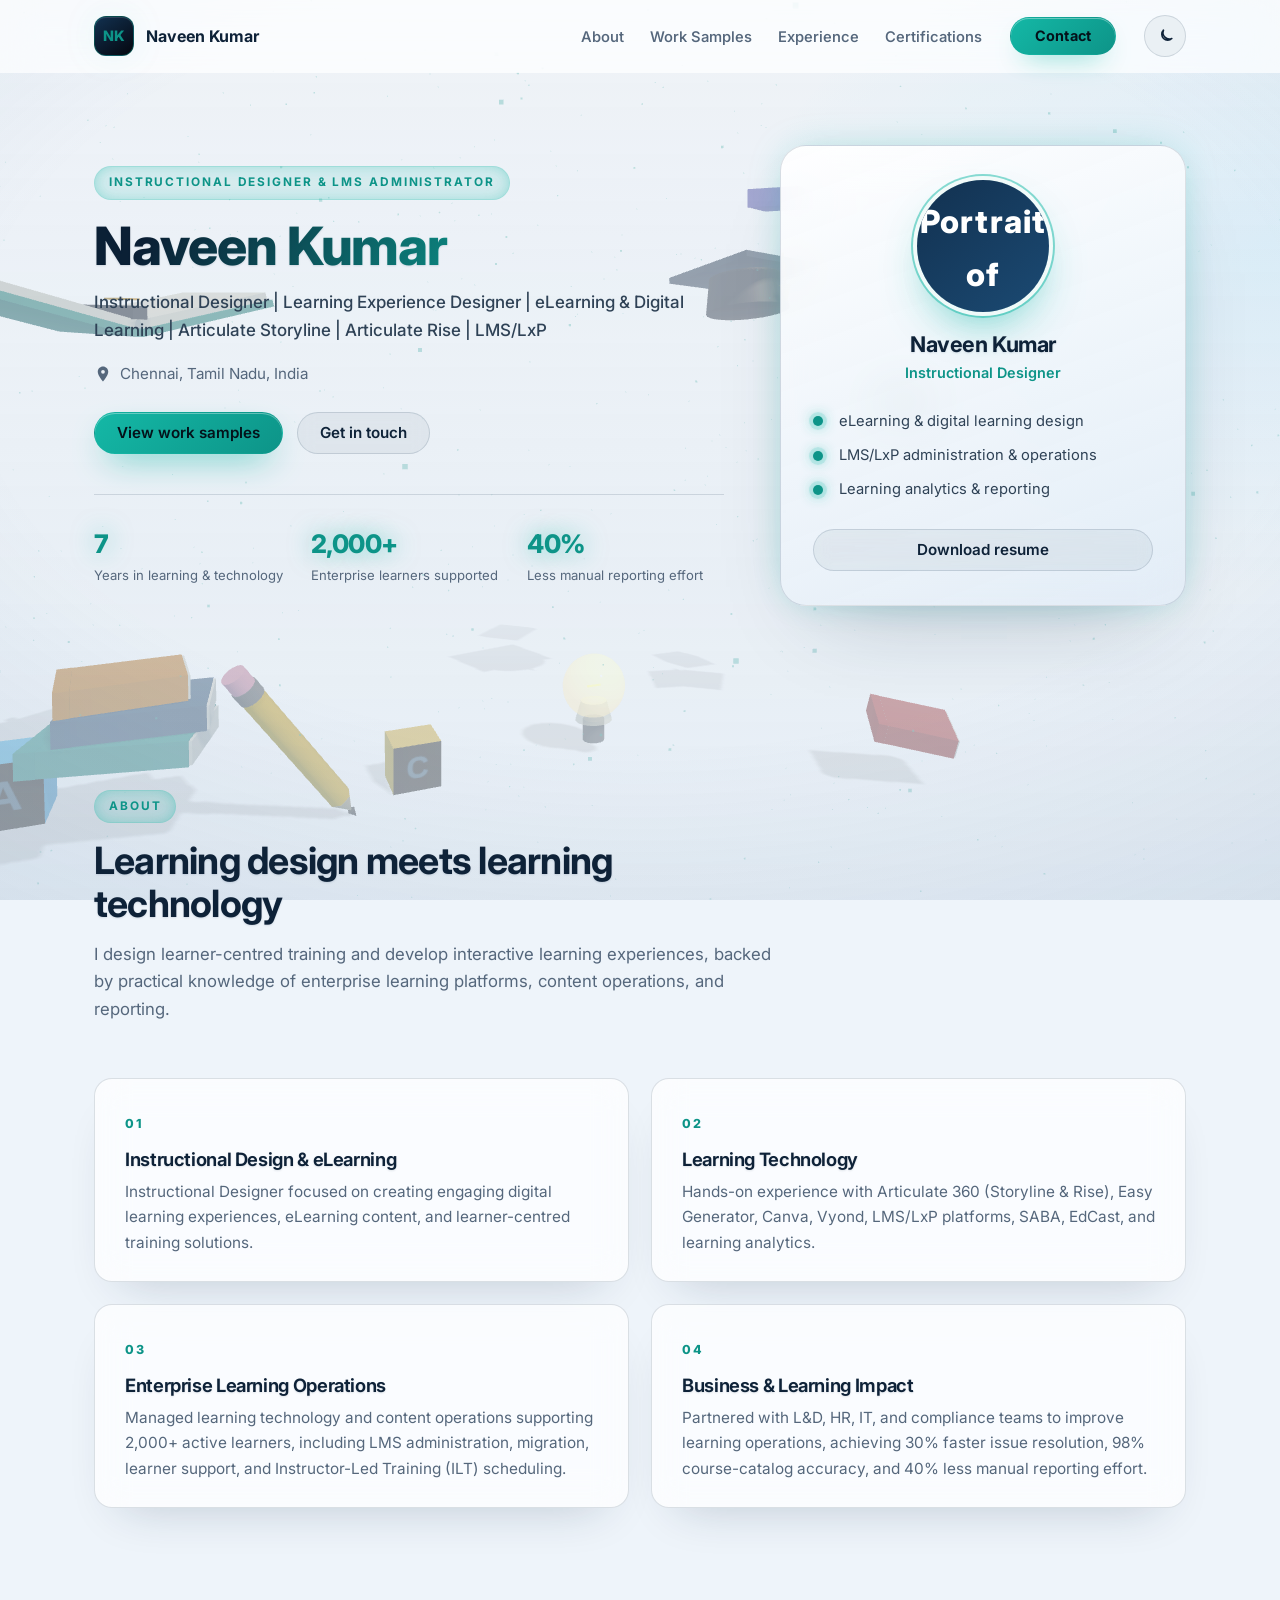
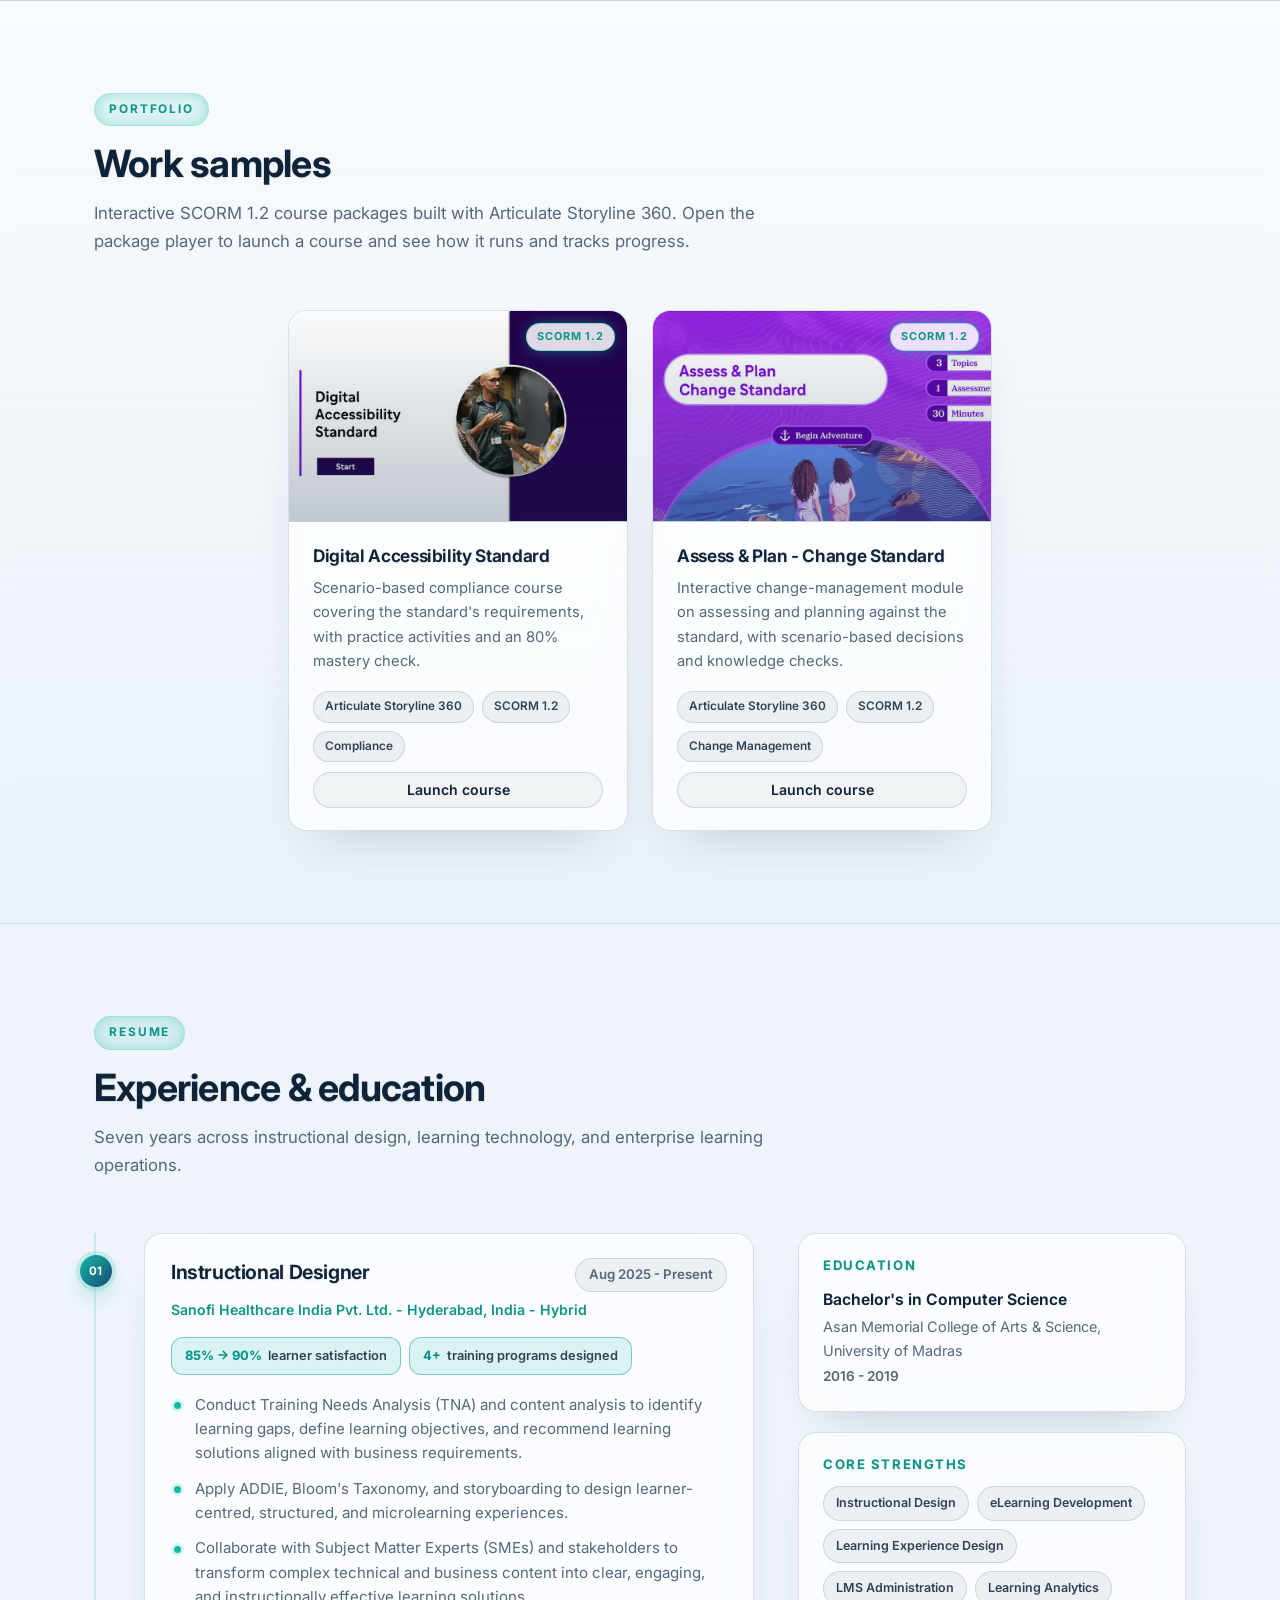
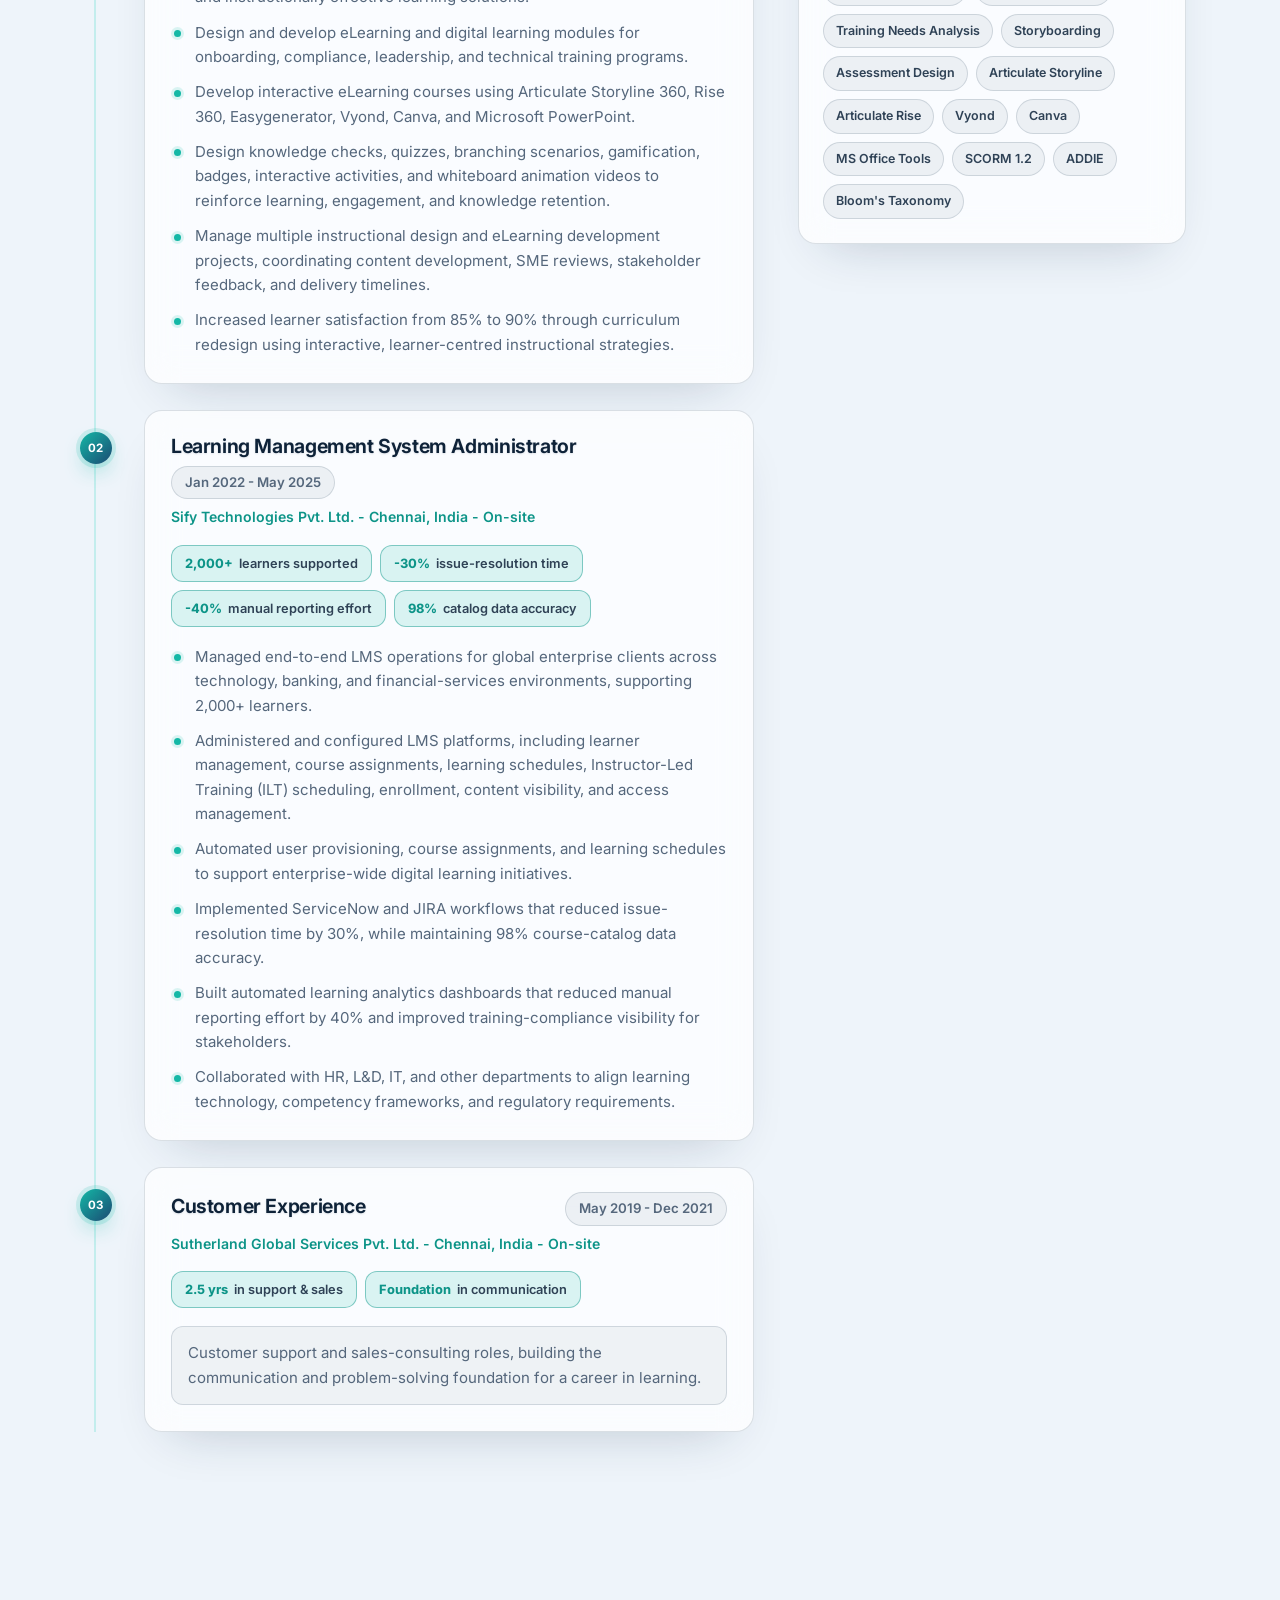
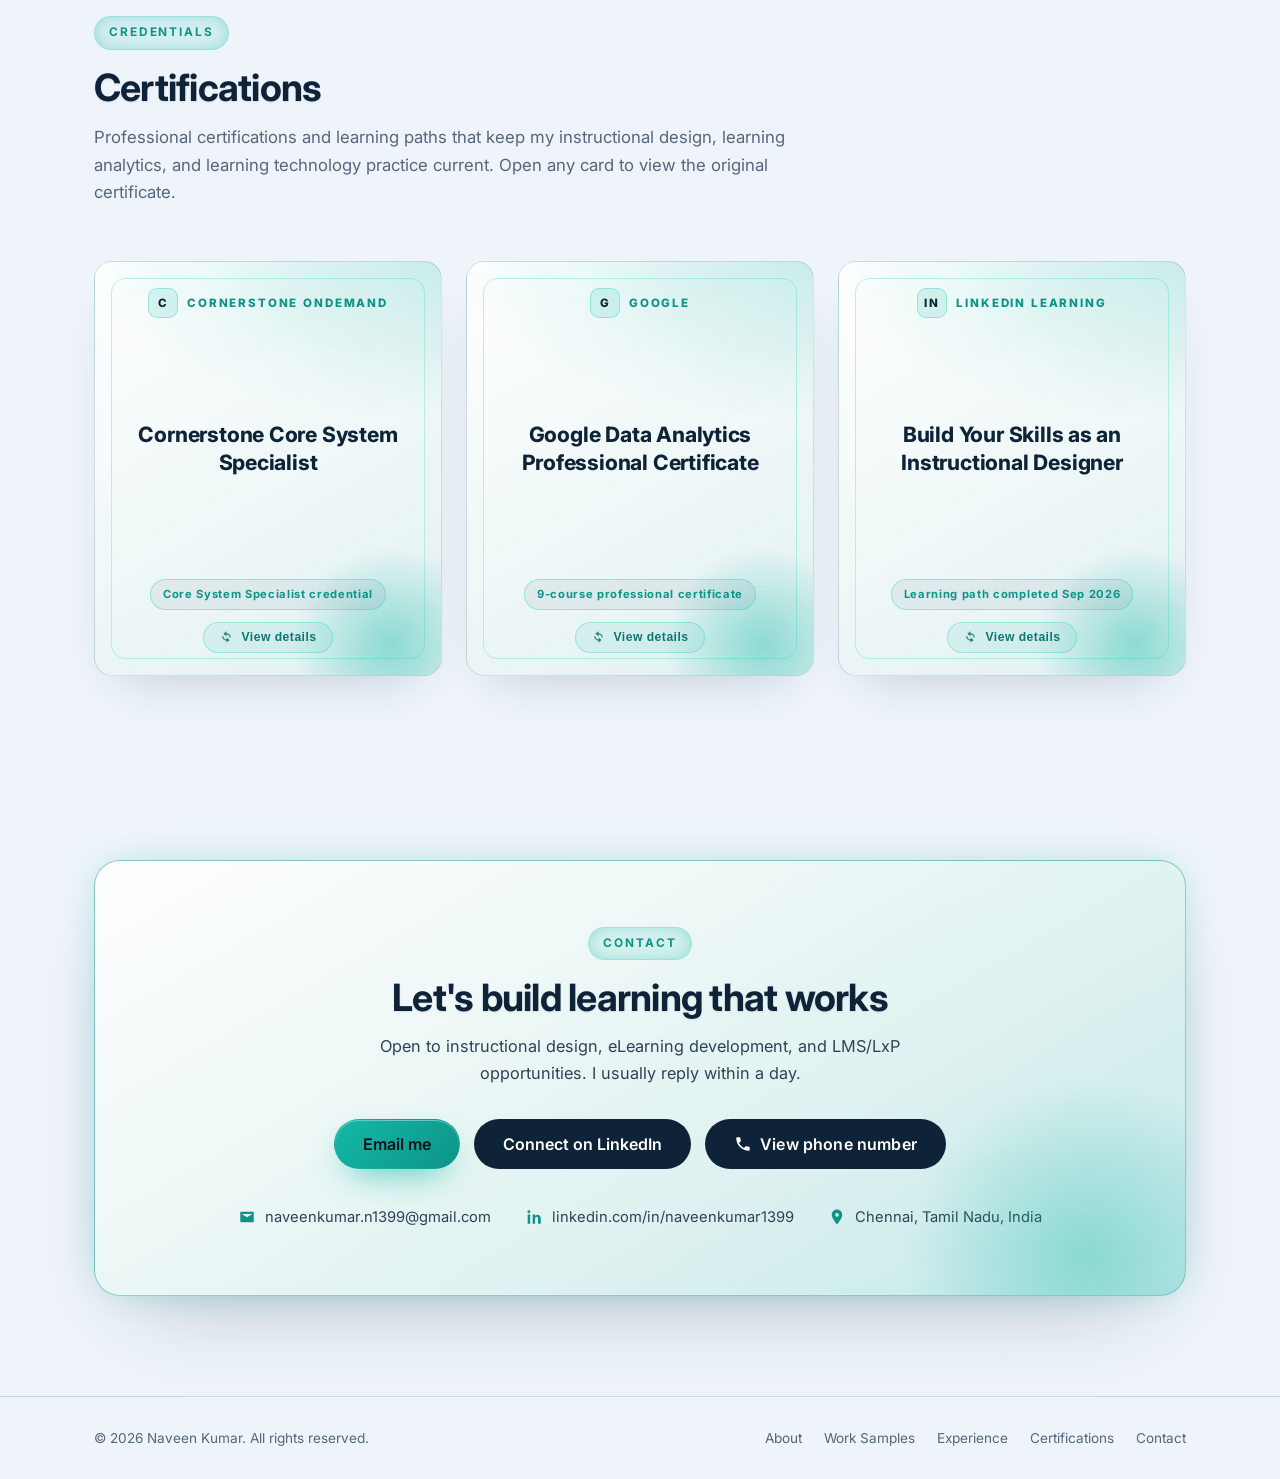
==== commit f7b59720: "Update resume link and job title in index.html" ====
--- a/index.html
+++ b/index.html
@@ -97,13 +97,13 @@
             <img src="assets/img/naveen-kumar.jpg" alt="Portrait of Naveen Kumar" width="579" height="772" />
           </div>
           <h2>Naveen Kumar</h2>
-          <p class="hero-card-role">Instructional Designer at Sanofi</p>
+          <p class="hero-card-role">Instructional Designer</p>
           <ul class="hero-card-list">
             <li>eLearning &amp; digital learning design</li>
             <li>LMS/LxP administration &amp; operations</li>
             <li>Learning analytics &amp; reporting</li>
           </ul>
-          <a class="btn btn-outline btn-block" href="assets/files/naveen-kumar-resume.pdf" download>Download resume</a>
+          <a class="btn btn-outline btn-block" href="assets/files/Naveen_Kumar_Resume_Updated.pdf" download>Download resume</a>
         </div>
       </div>
     </section>
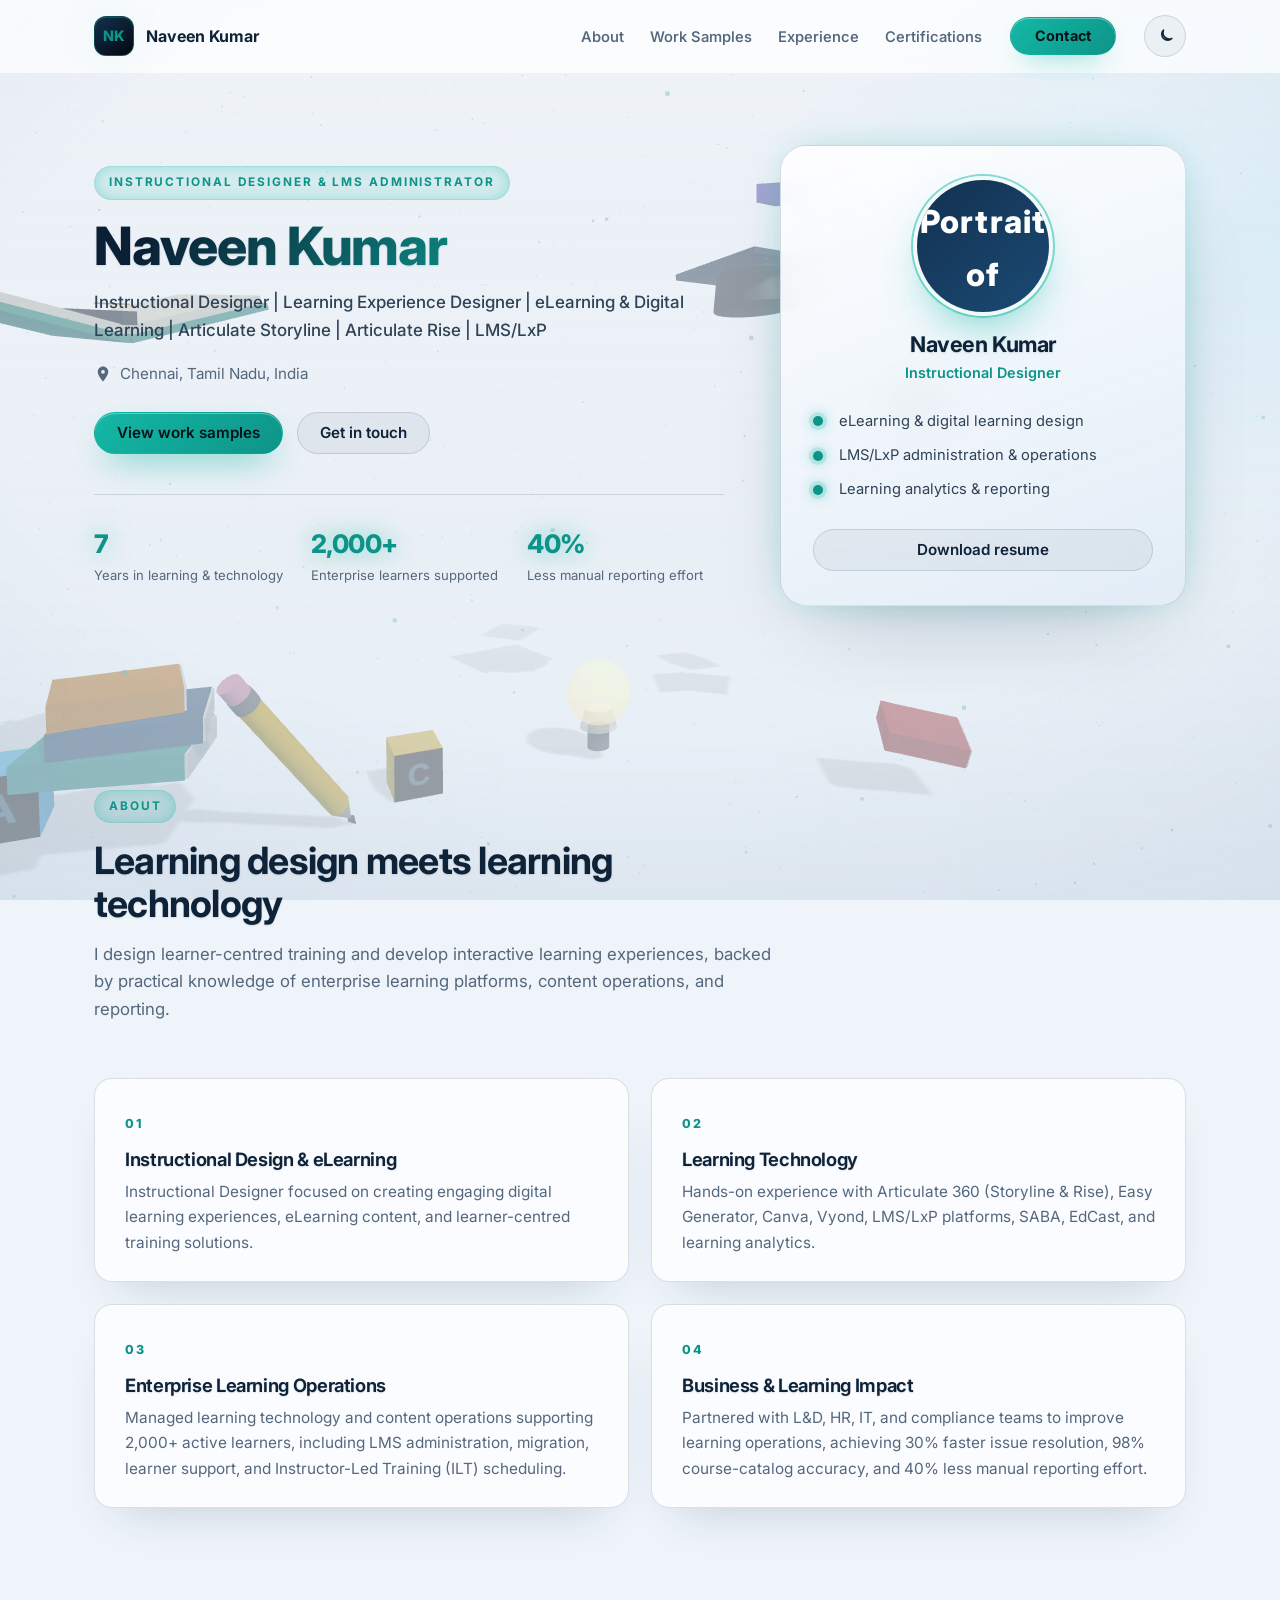
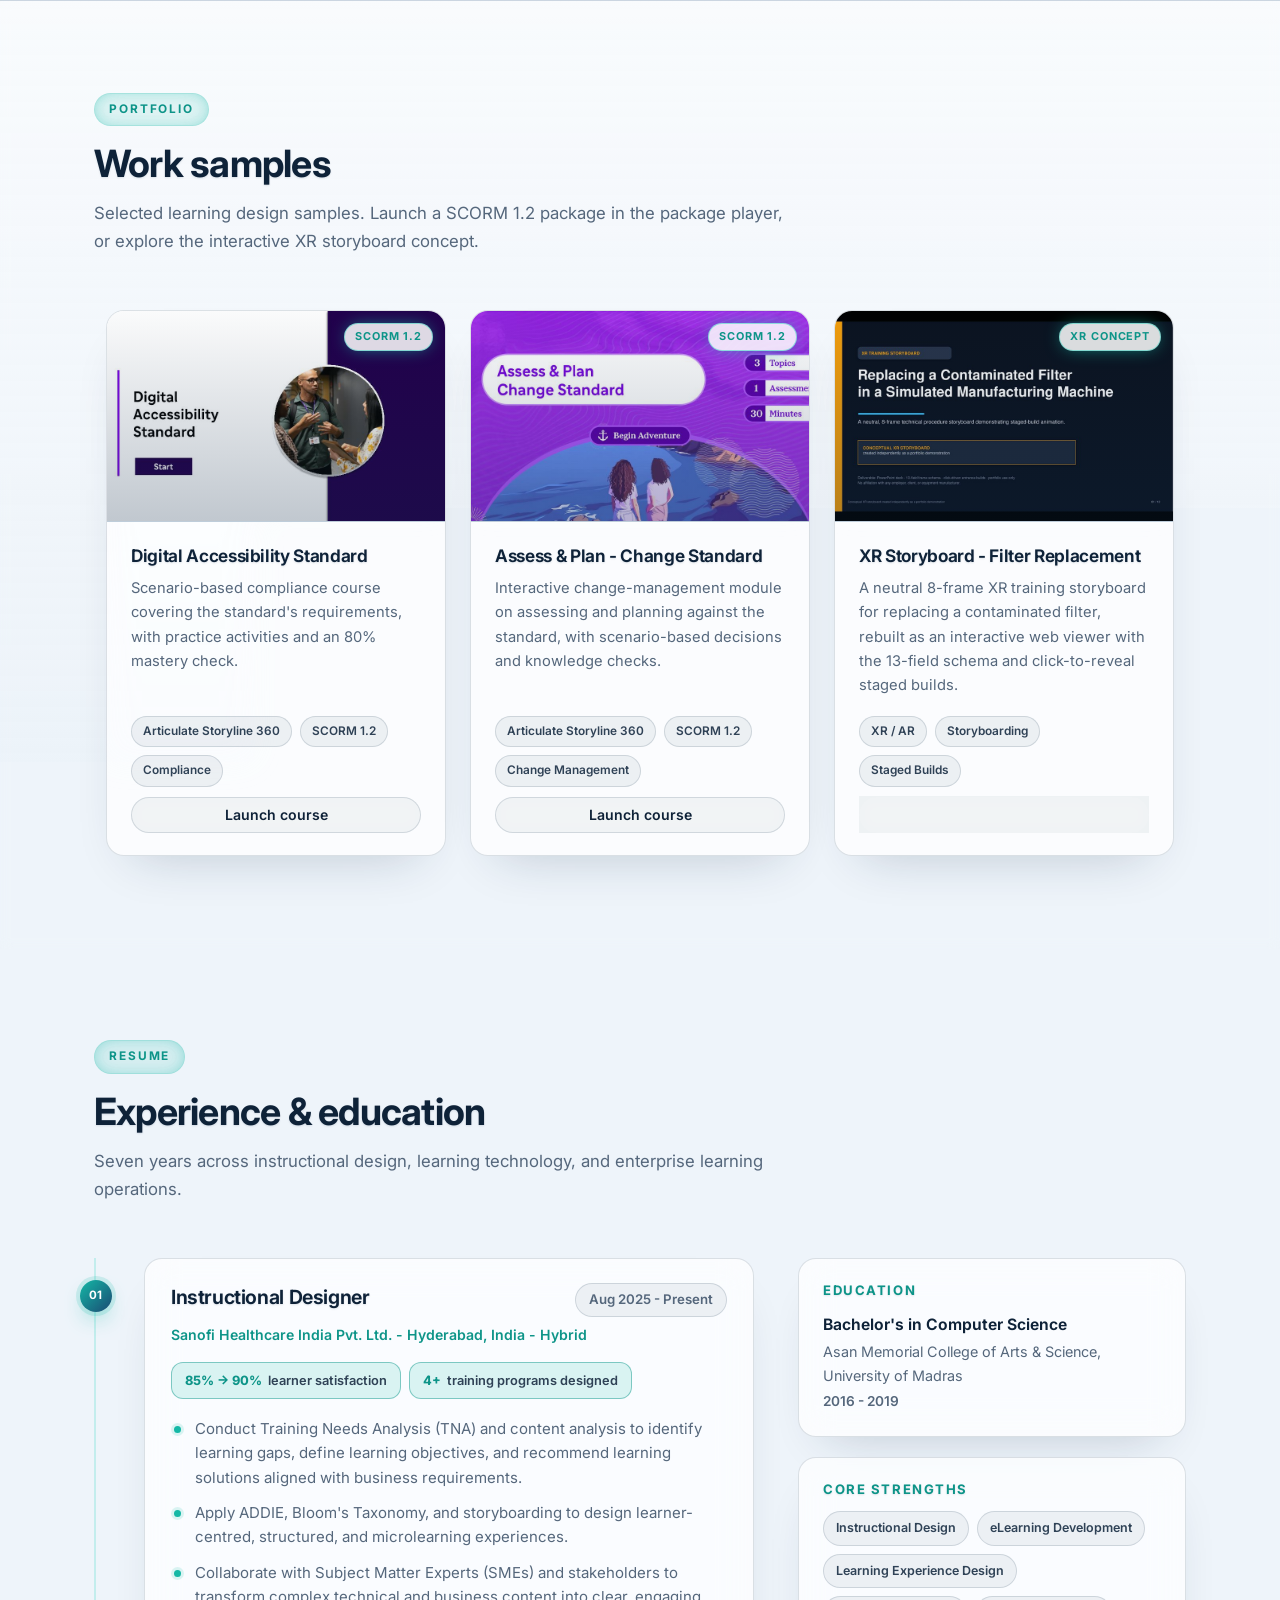
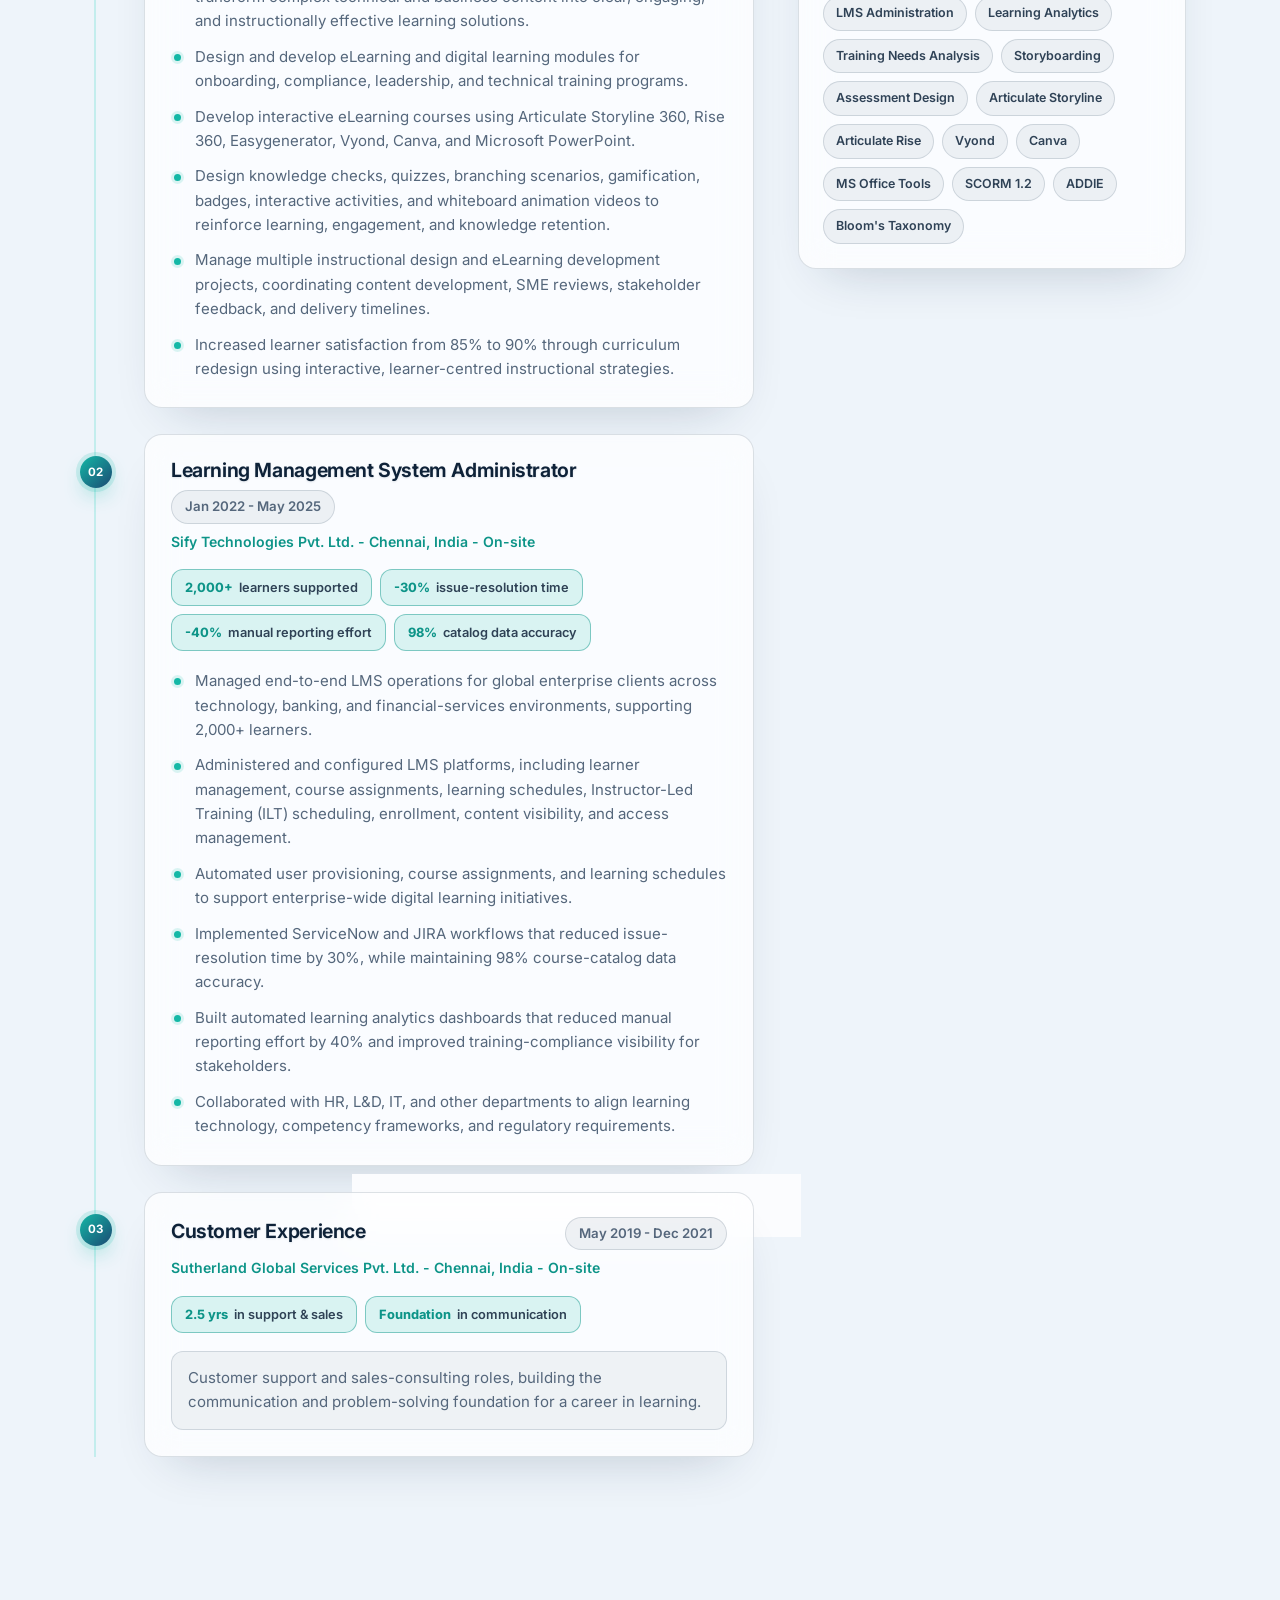
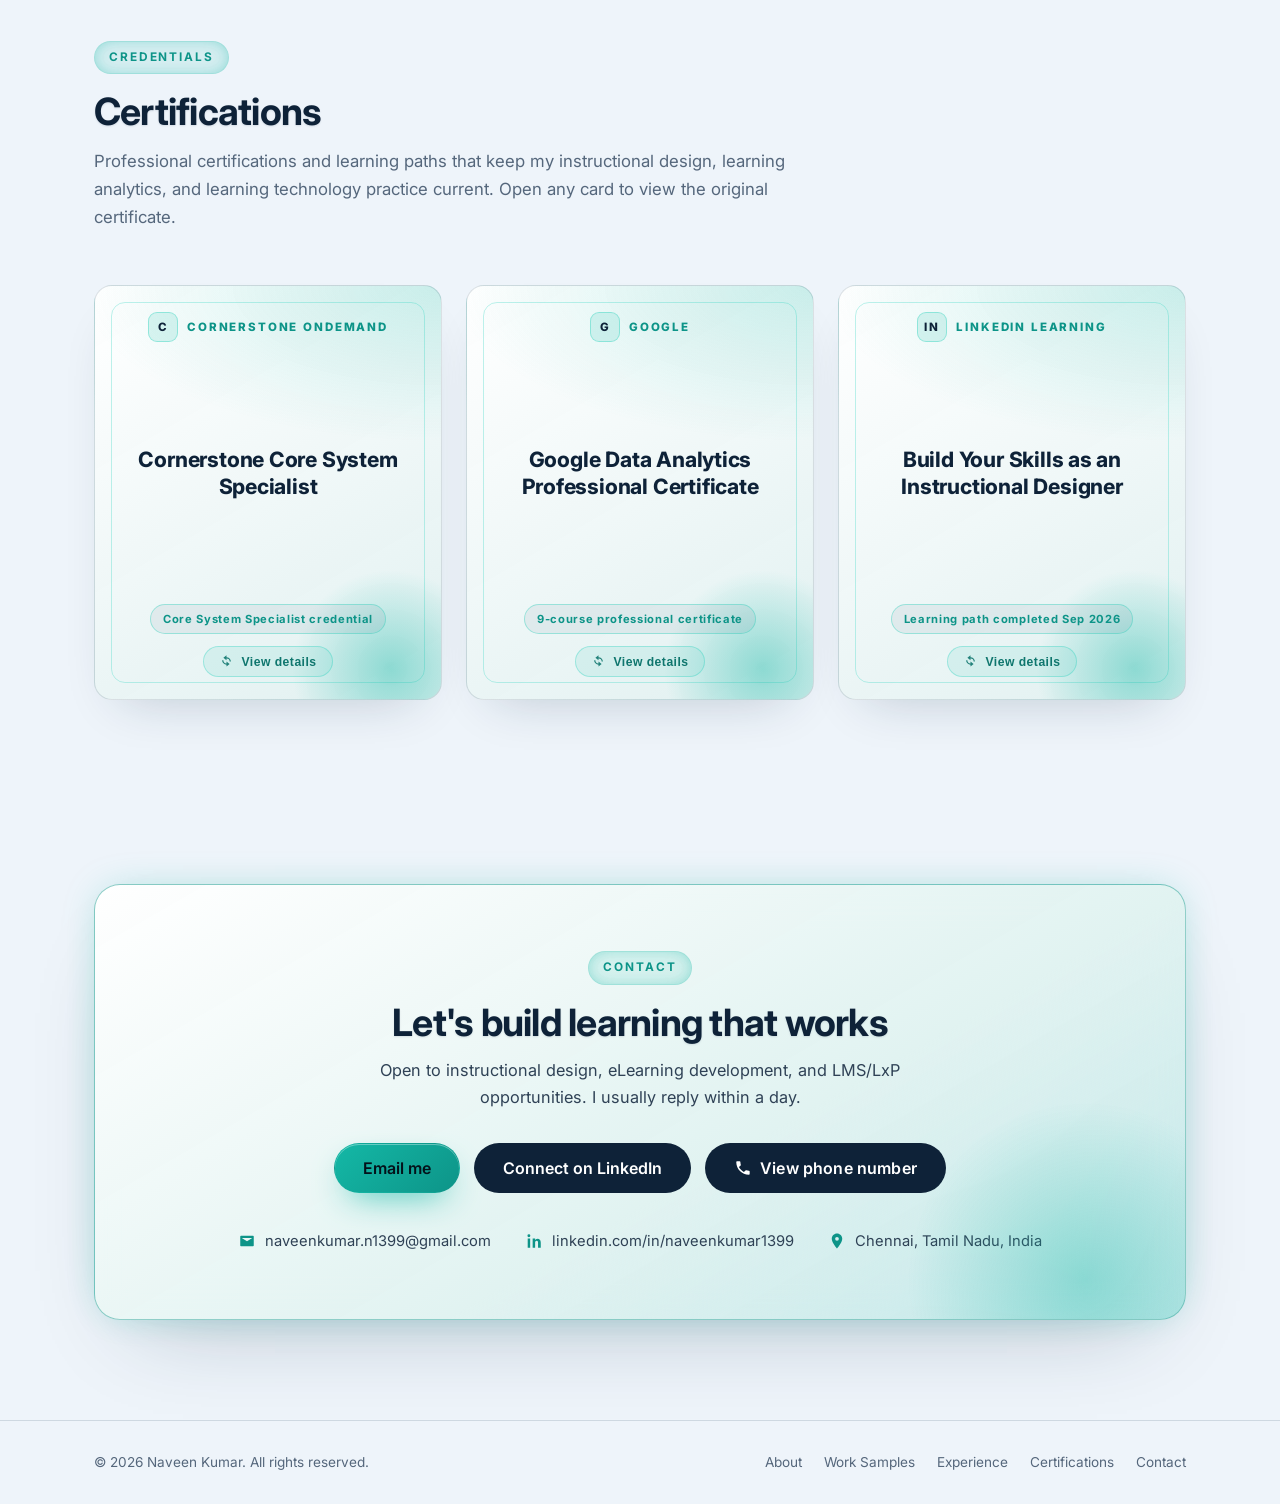
==== commit c9293322: "Add XR storyboard work sample with interactive viewer - Add storyboard.html interactive XR storyboar" ====
--- a/index.html
+++ b/index.html
@@ -146,7 +146,7 @@
         <div class="section-head" data-reveal>
           <p class="eyebrow">Portfolio</p>
           <h2>Work samples</h2>
-          <p class="section-lead">Interactive SCORM 1.2 course packages built with Articulate Storyline 360. Open the package player to launch a course and see how it runs and tracks progress.</p>
+          <p class="section-lead">Selected learning design samples. Launch a SCORM 1.2 package in the package player, or explore the interactive XR storyboard concept.</p>
         </div>
 
         <div class="work-grid">
@@ -181,6 +181,23 @@
                 <li>Change Management</li>
               </ul>
               <a class="btn btn-outline btn-sm" href="player.html?course=assess-plan-change-standard">Launch course</a>
+            </div>
+          </article>
+
+          <article class="work-card" data-reveal data-tilt>
+            <div class="work-thumb">
+              <img src="assets/work/xr-storyboard/img/cover-thumb.jpg" alt="Preview for the XR Storyboard - Filter Replacement concept" loading="lazy" />
+              <span class="work-badge">XR Concept</span>
+            </div>
+            <div class="work-body">
+              <h3>XR Storyboard - Filter Replacement</h3>
+              <p>A neutral 8-frame XR training storyboard for replacing a contaminated filter, rebuilt as an interactive web viewer with the 13-field schema and click-to-reveal staged builds.</p>
+              <ul class="tag-list">
+                <li>XR / AR</li>
+                <li>Storyboarding</li>
+                <li>Staged Builds</li>
+              </ul>
+              <a class="btn btn-outline btn-sm" href="storyboard.html">Open storyboard</a>
             </div>
           </article>
         </div>
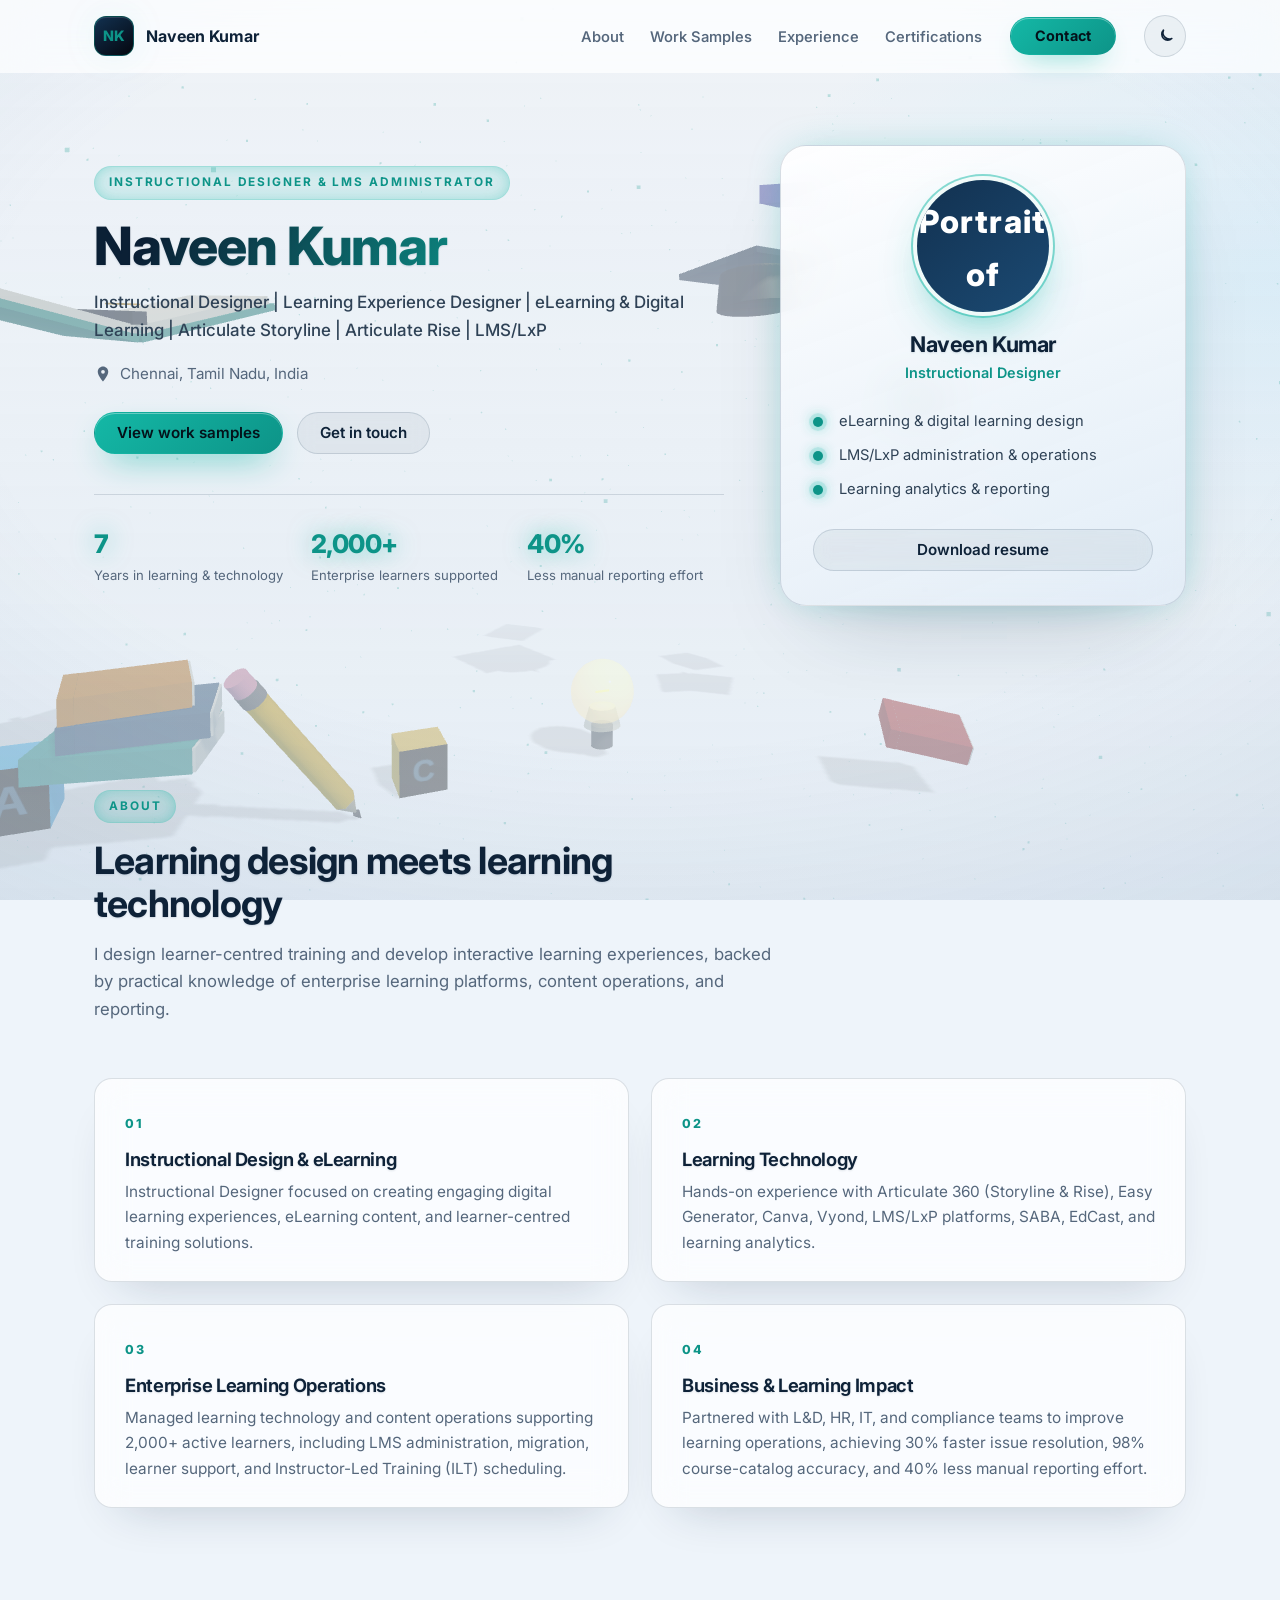
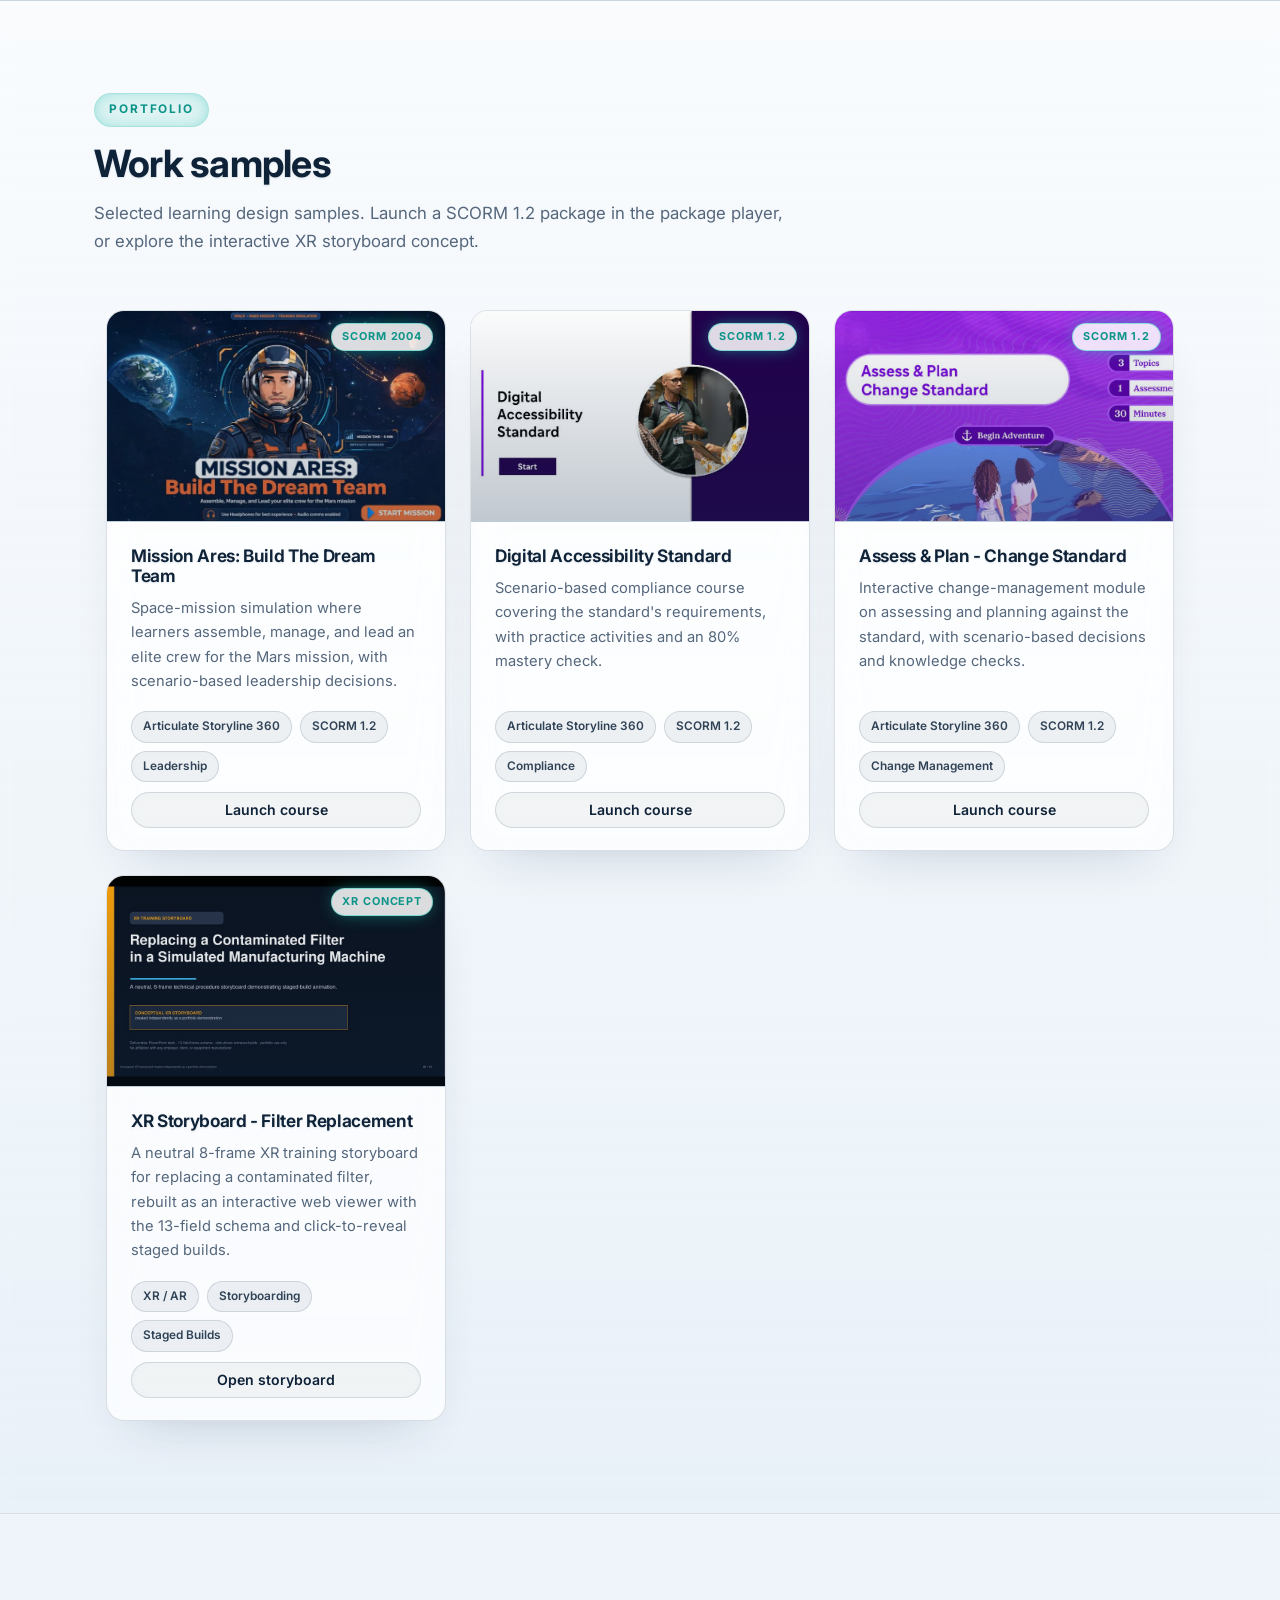
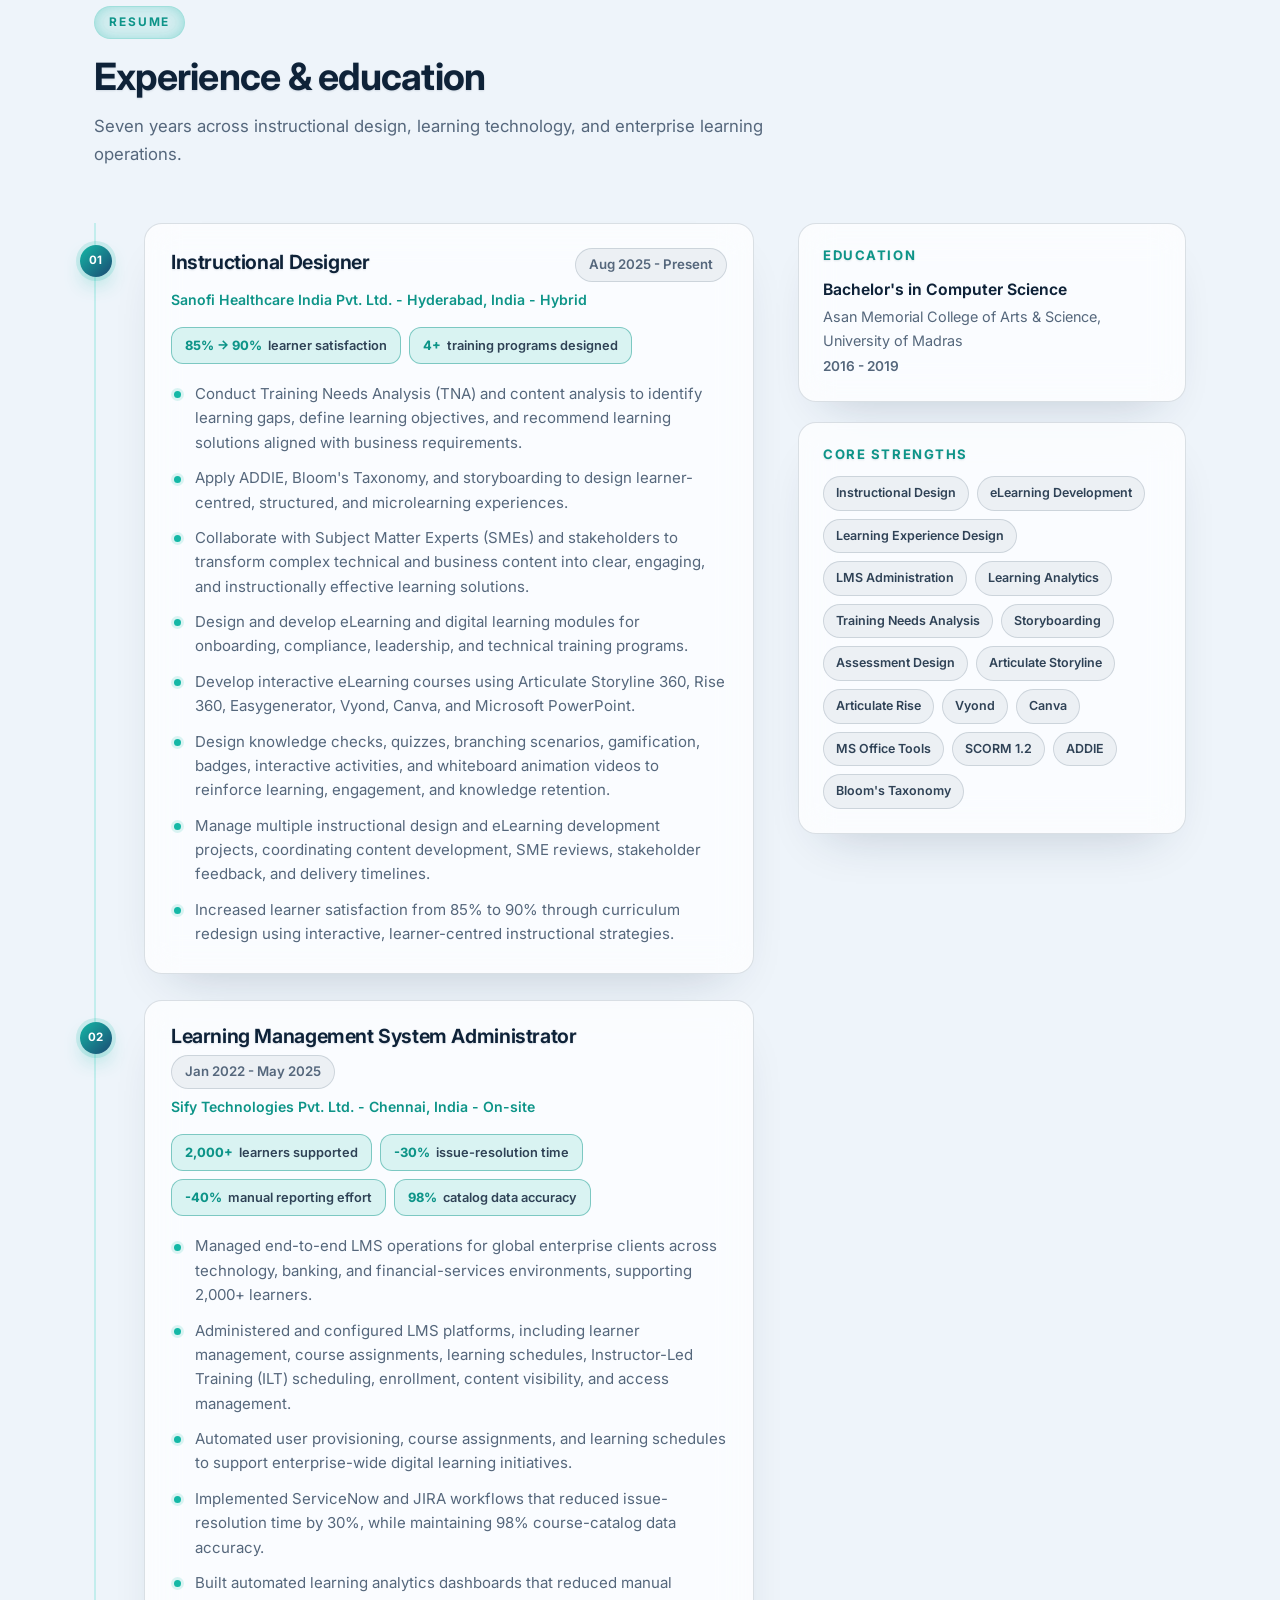
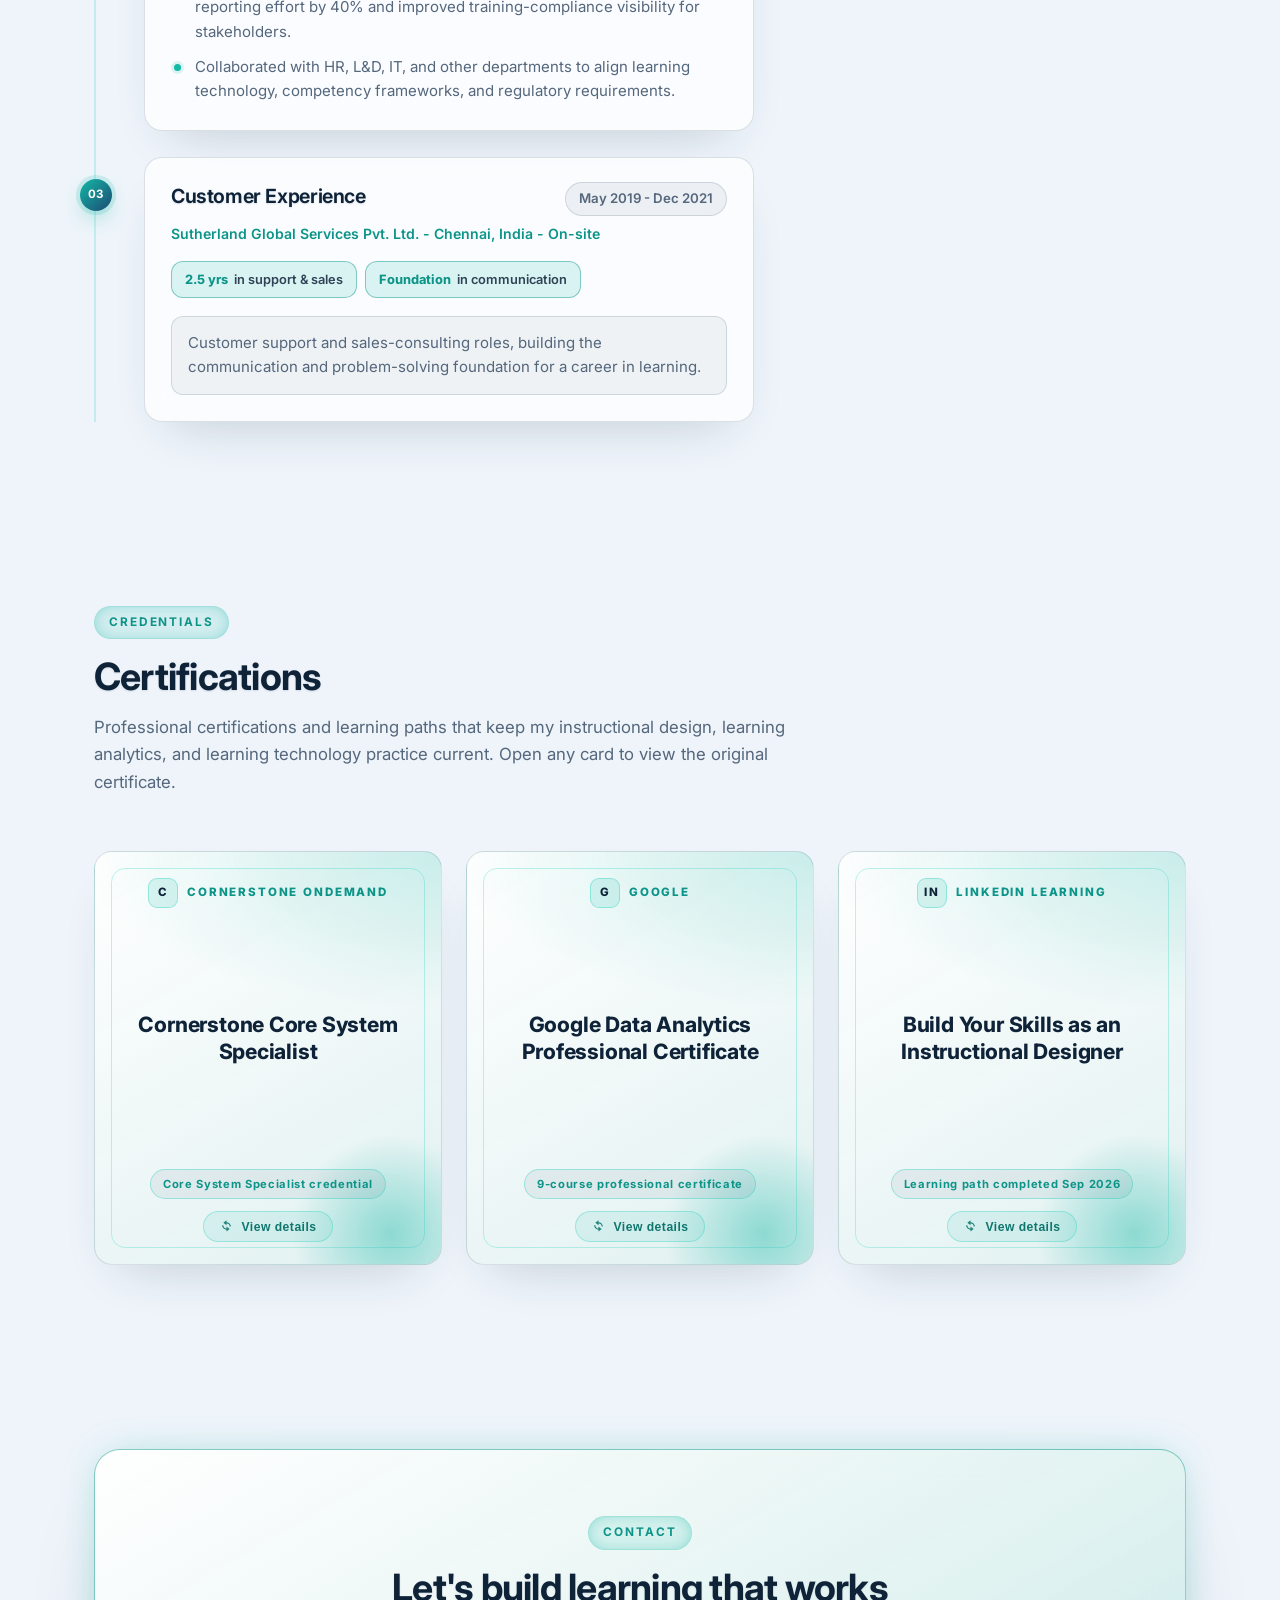
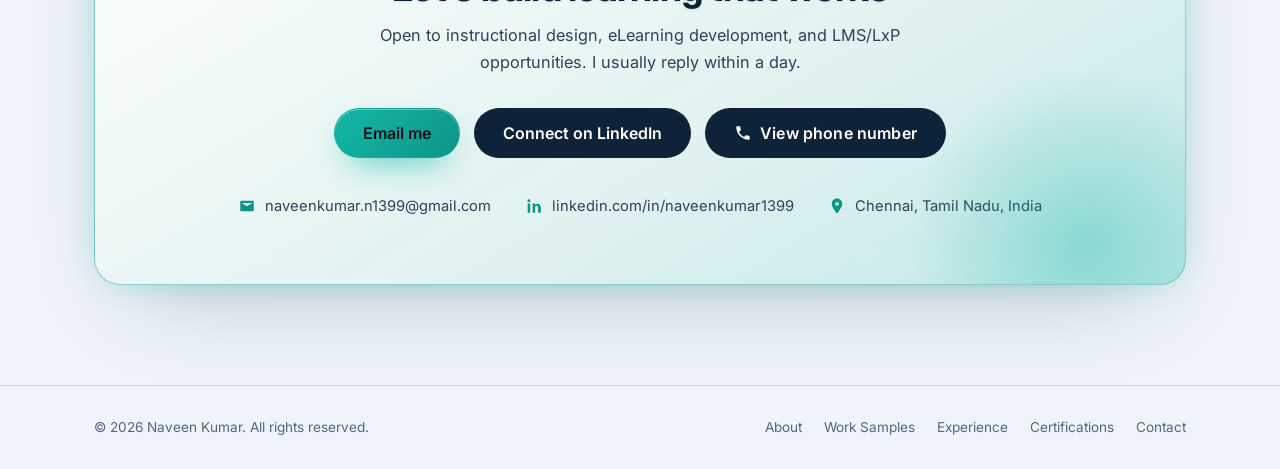
==== commit 61f46e4e: "Add Mission Ares SCORM 2004 course as first work sample - Import Mission Ares SCORM 2004 package and" ====
--- a/index.html
+++ b/index.html
@@ -152,6 +152,23 @@
         <div class="work-grid">
           <article class="work-card" data-reveal data-tilt>
             <div class="work-thumb">
+              <img src="assets/scorm/mission-ares-build-the-dream-team/story_content/thumbnail.jpg" alt="Preview for the Mission Ares: Build The Dream Team course" loading="lazy" />
+              <span class="work-badge">SCORM 2004</span>
+            </div>
+            <div class="work-body">
+              <h3>Mission Ares: Build The Dream Team</h3>
+              <p>Space-mission simulation where learners assemble, manage, and lead an elite crew for the Mars mission, with scenario-based leadership decisions.</p>
+              <ul class="tag-list">
+                <li>Articulate Storyline 360</li>
+                <li>SCORM 1.2</li>
+                <li>Leadership</li>
+              </ul>
+              <a class="btn btn-outline btn-sm" href="player.html?course=mission-ares-build-the-dream-team">Launch course</a>
+            </div>
+          </article>
+
+          <article class="work-card" data-reveal data-tilt>
+            <div class="work-thumb">
               <img src="assets/scorm/digital-accessibility-standard/story_content/thumbnail.jpg" alt="Preview for the Digital Accessibility Standard course" loading="lazy" />
               <span class="work-badge">SCORM 1.2</span>
             </div>
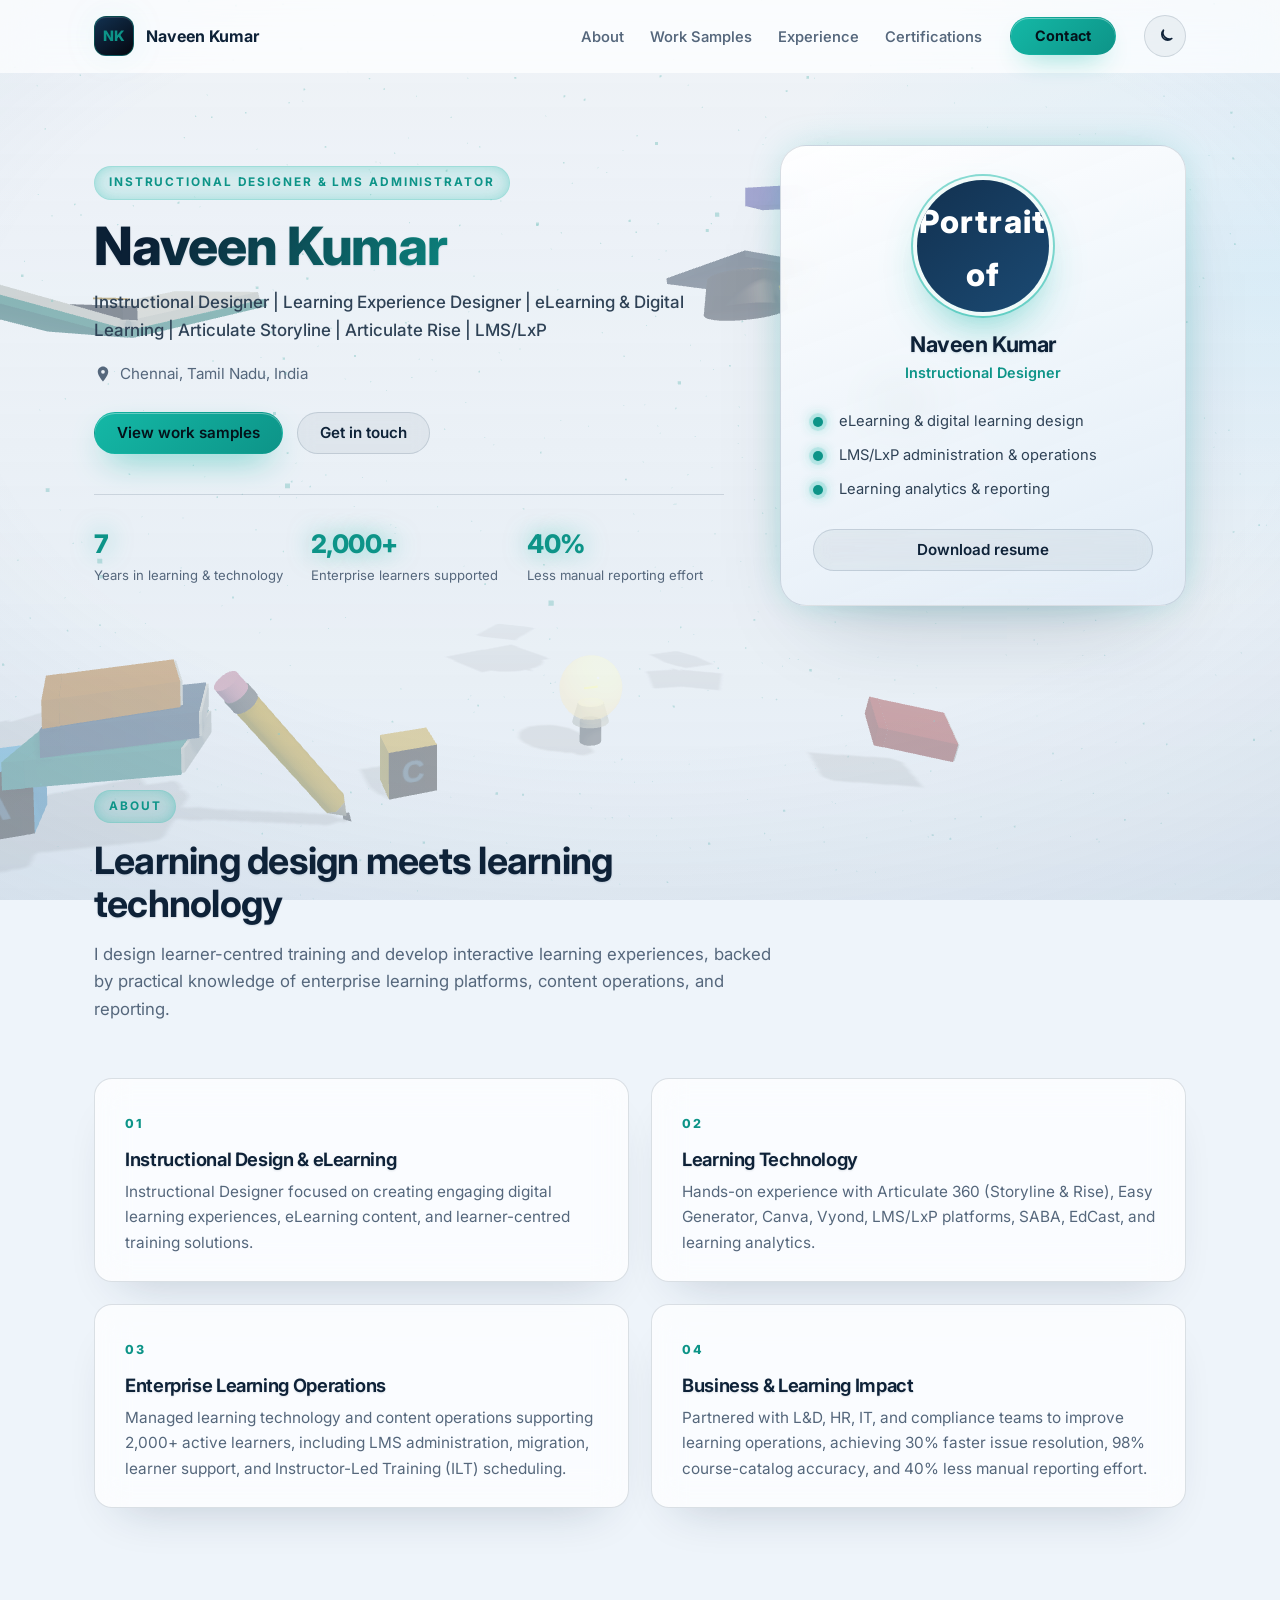
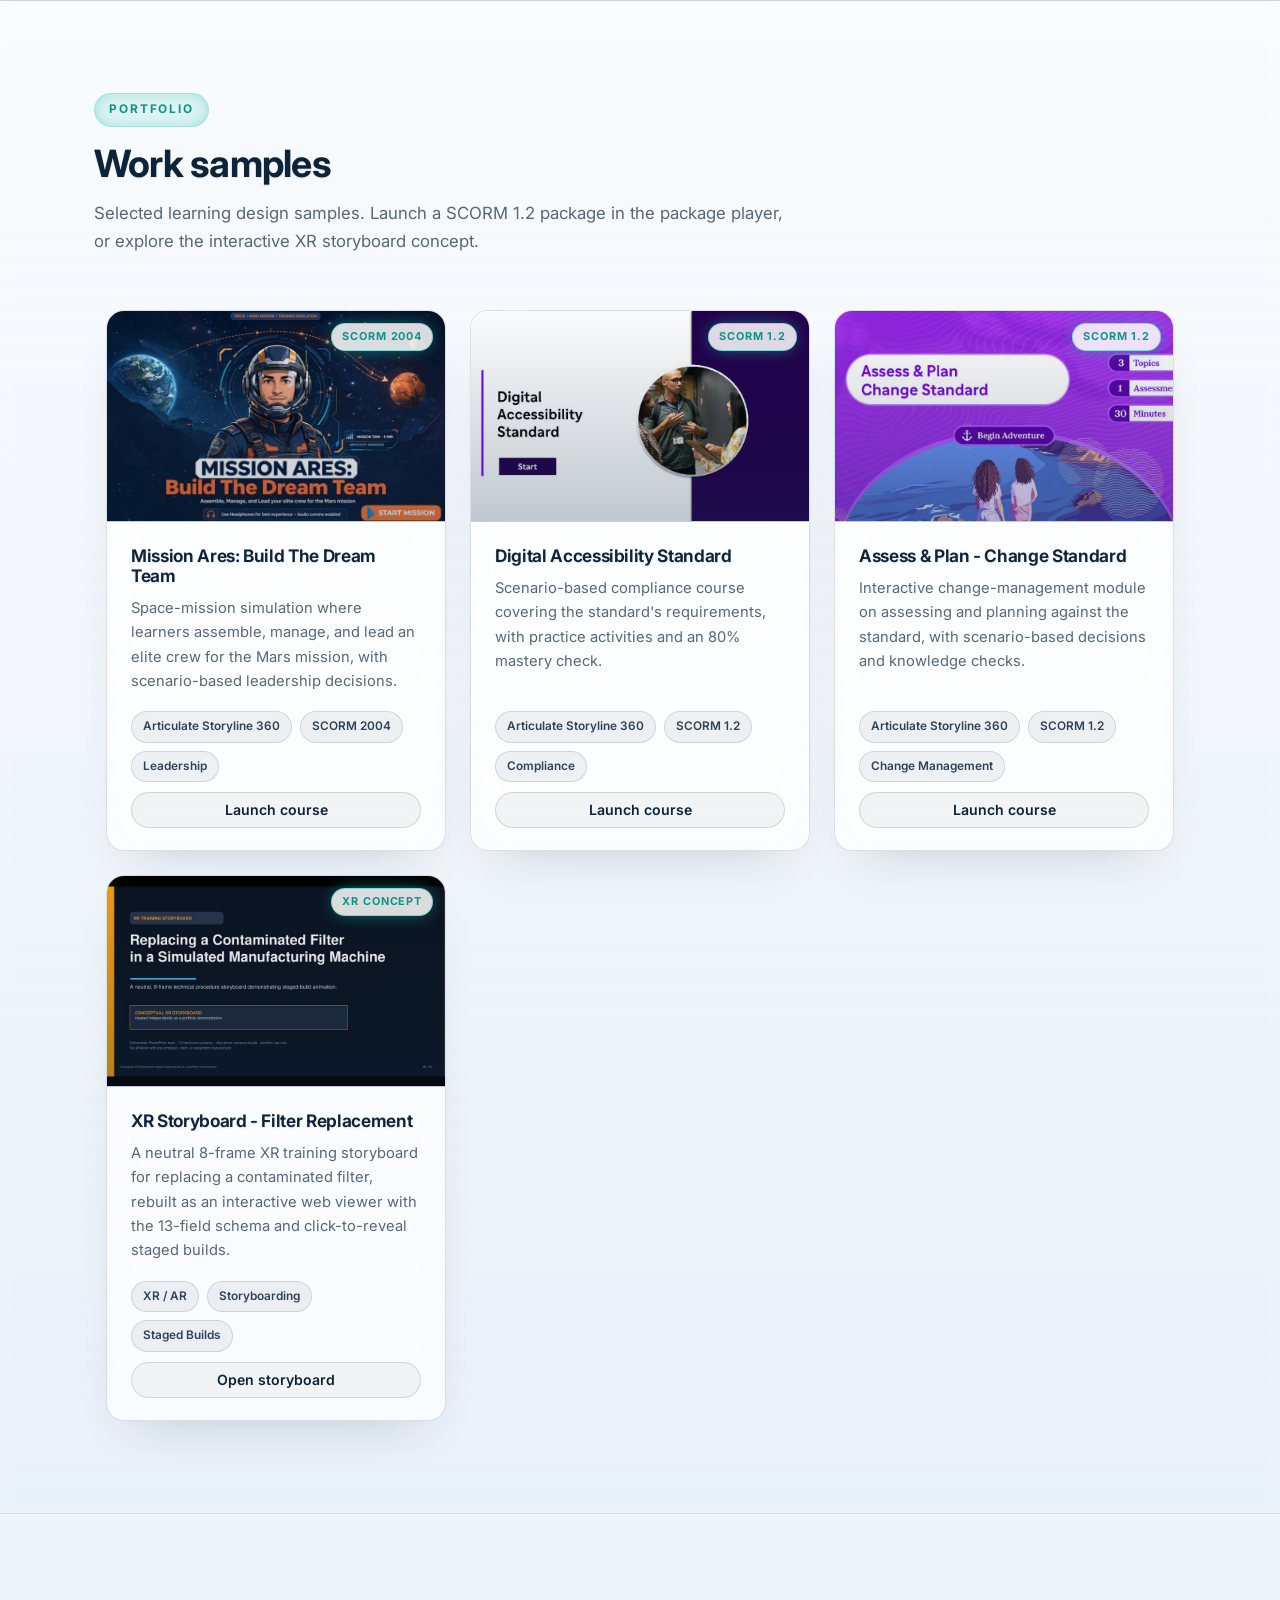
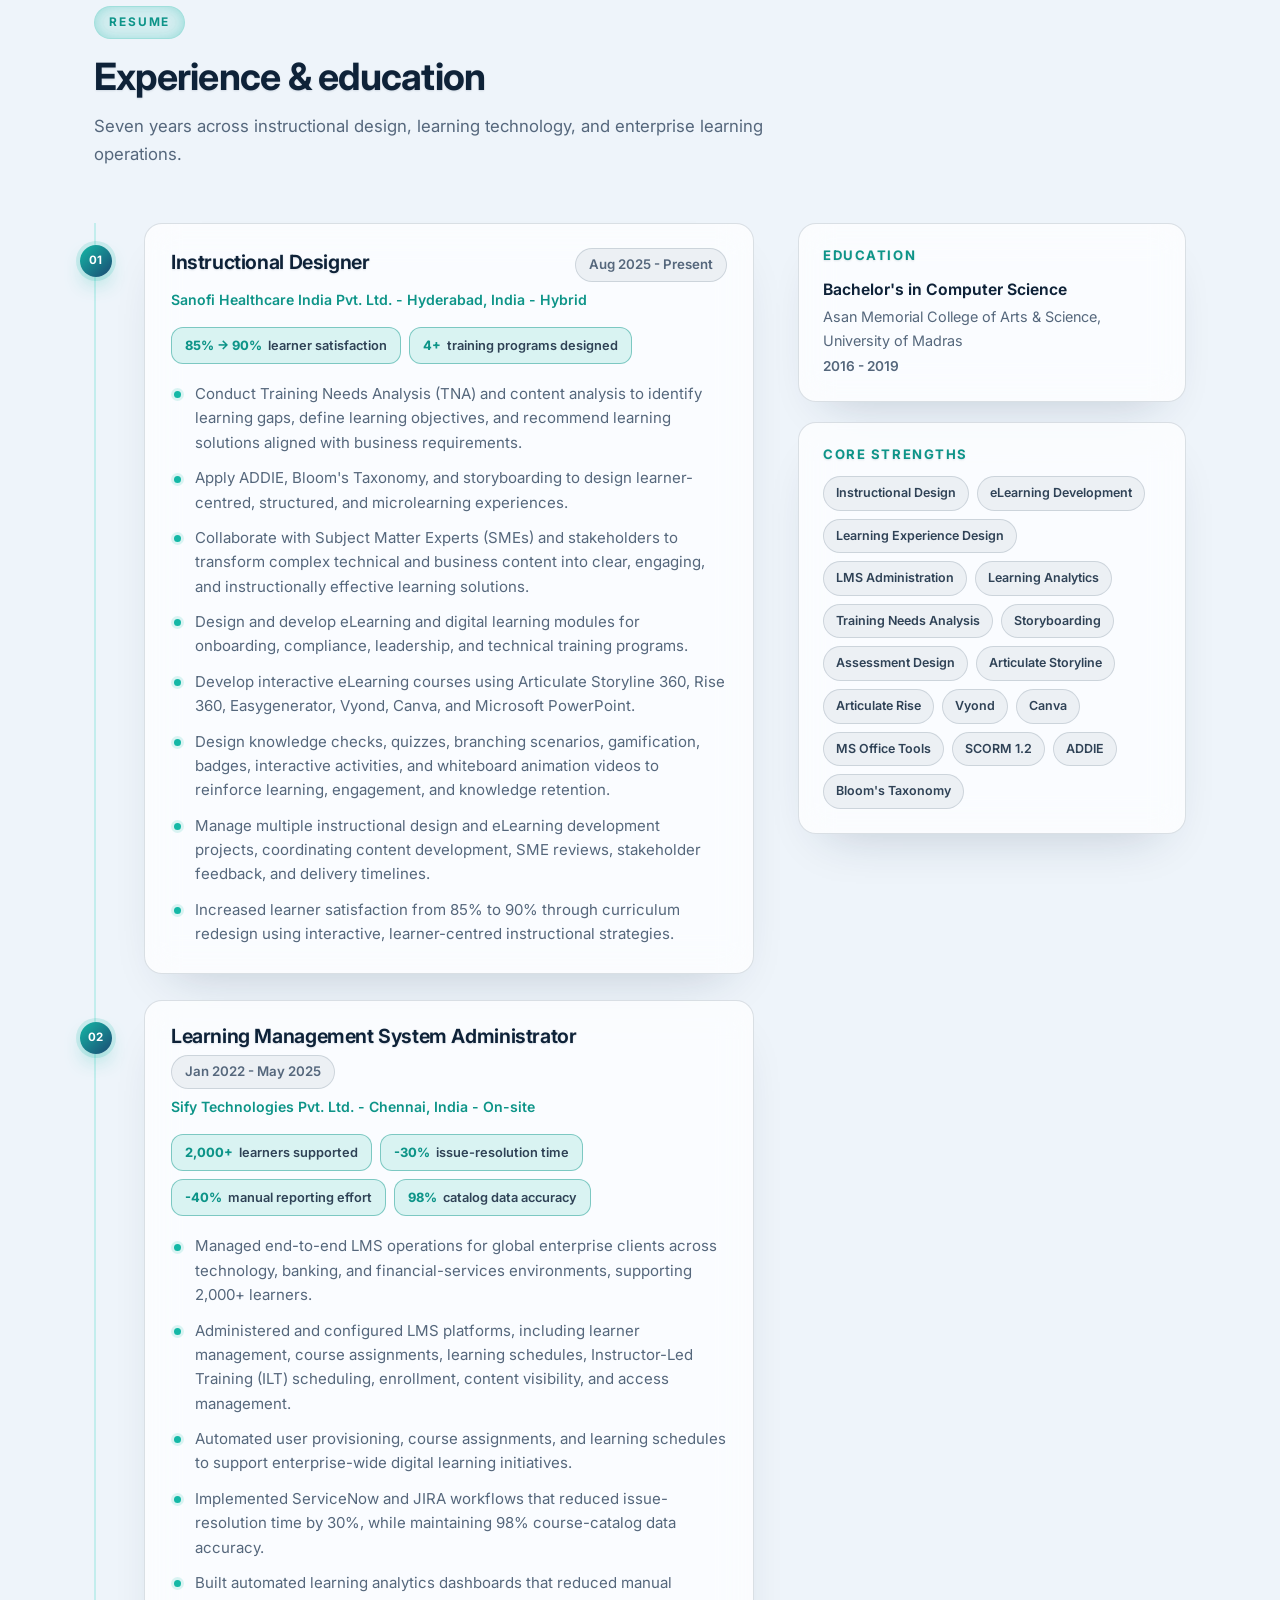
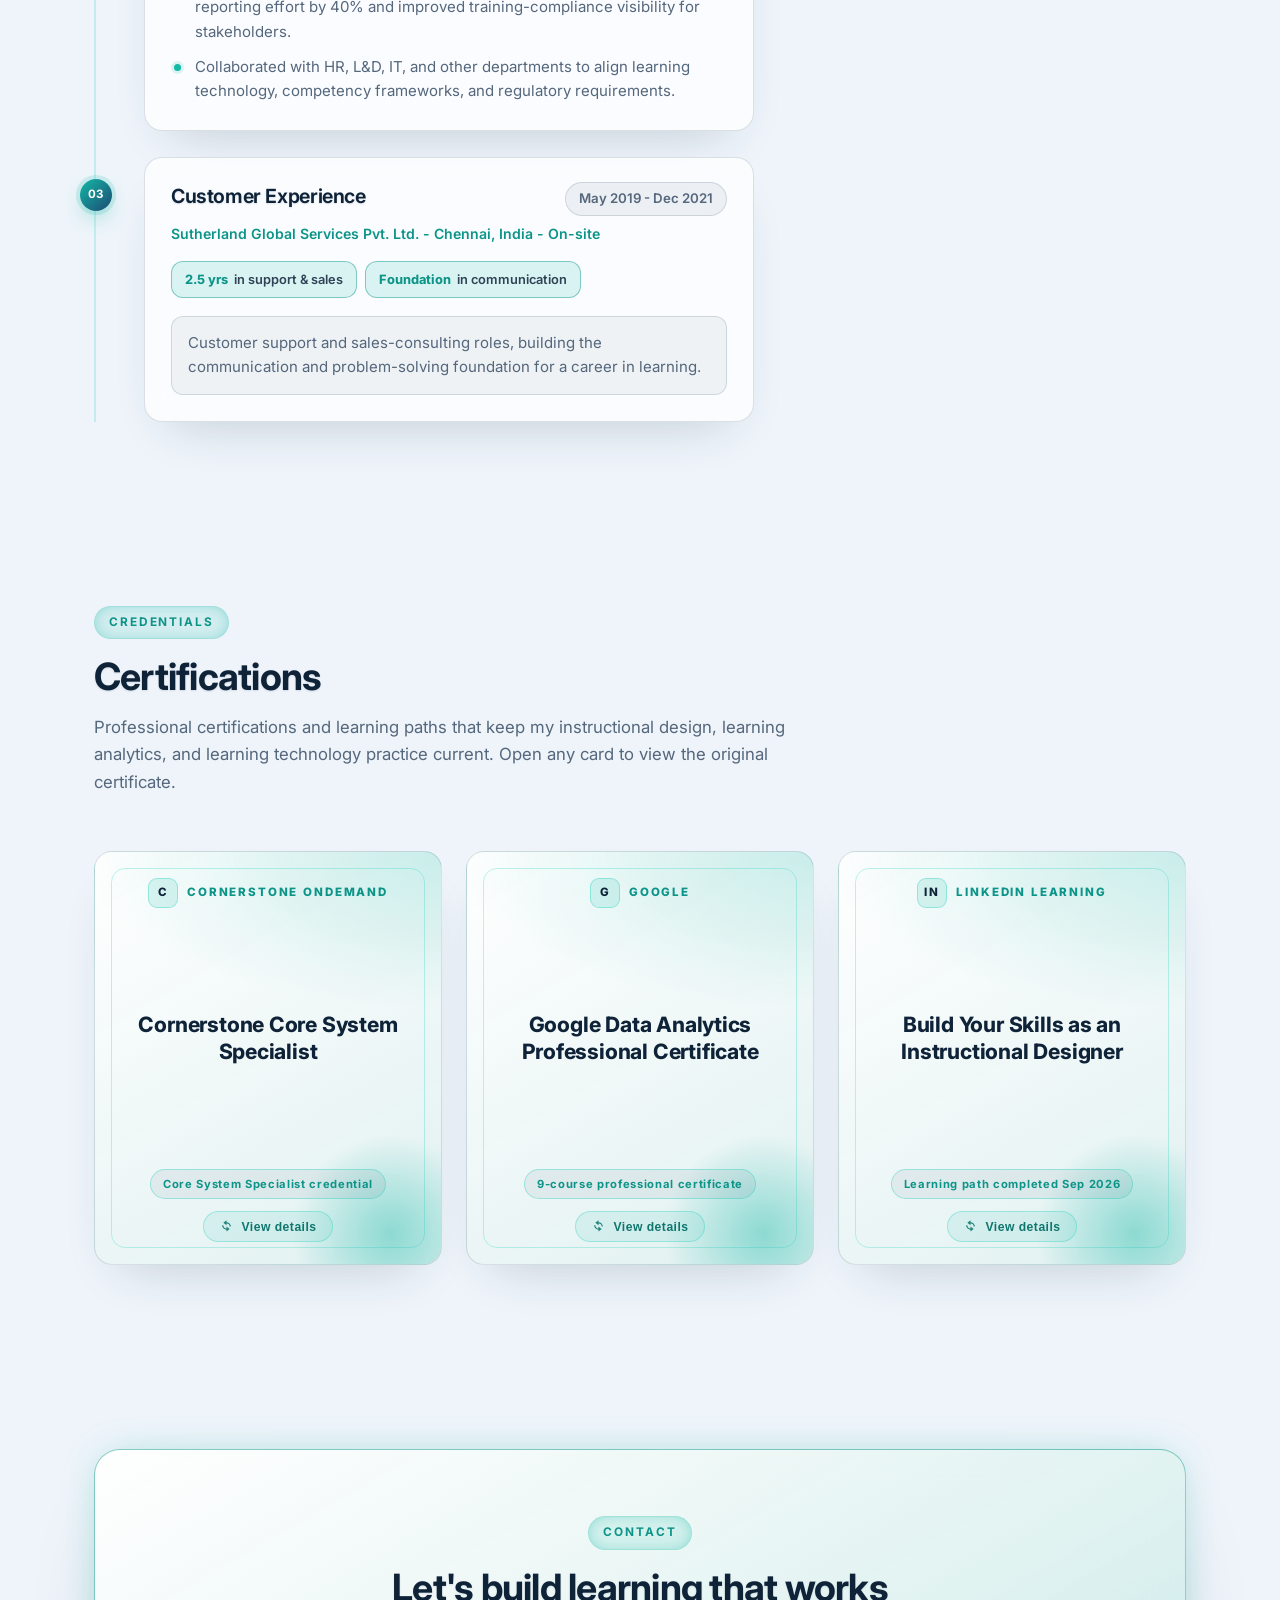
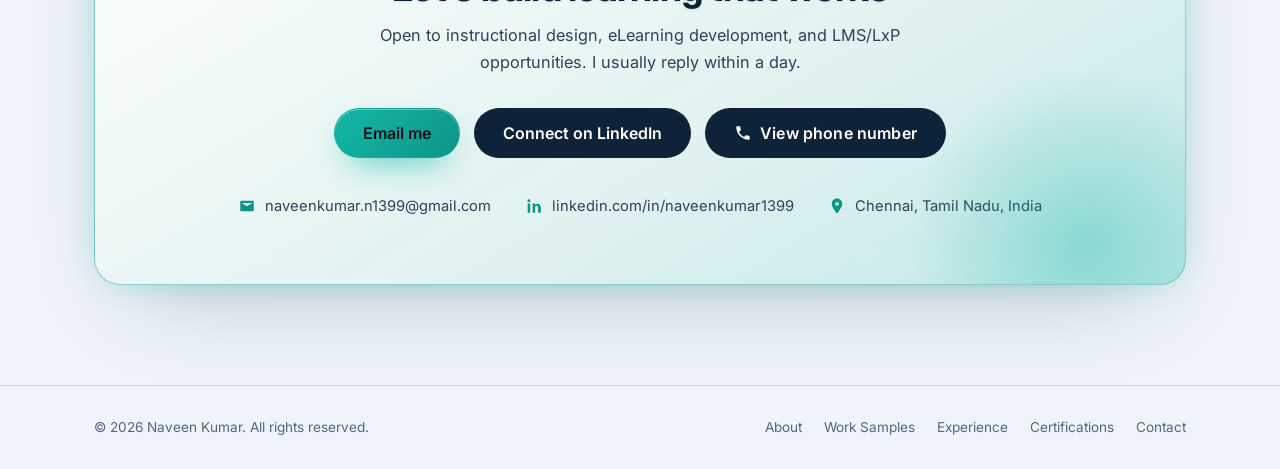
==== commit 254c8bd4: "Update SCORM version from 1.2 to 2004" ====
--- a/index.html
+++ b/index.html
@@ -160,7 +160,7 @@
               <p>Space-mission simulation where learners assemble, manage, and lead an elite crew for the Mars mission, with scenario-based leadership decisions.</p>
               <ul class="tag-list">
                 <li>Articulate Storyline 360</li>
-                <li>SCORM 1.2</li>
+                <li>SCORM 2004</li>
                 <li>Leadership</li>
               </ul>
               <a class="btn btn-outline btn-sm" href="player.html?course=mission-ares-build-the-dream-team">Launch course</a>
